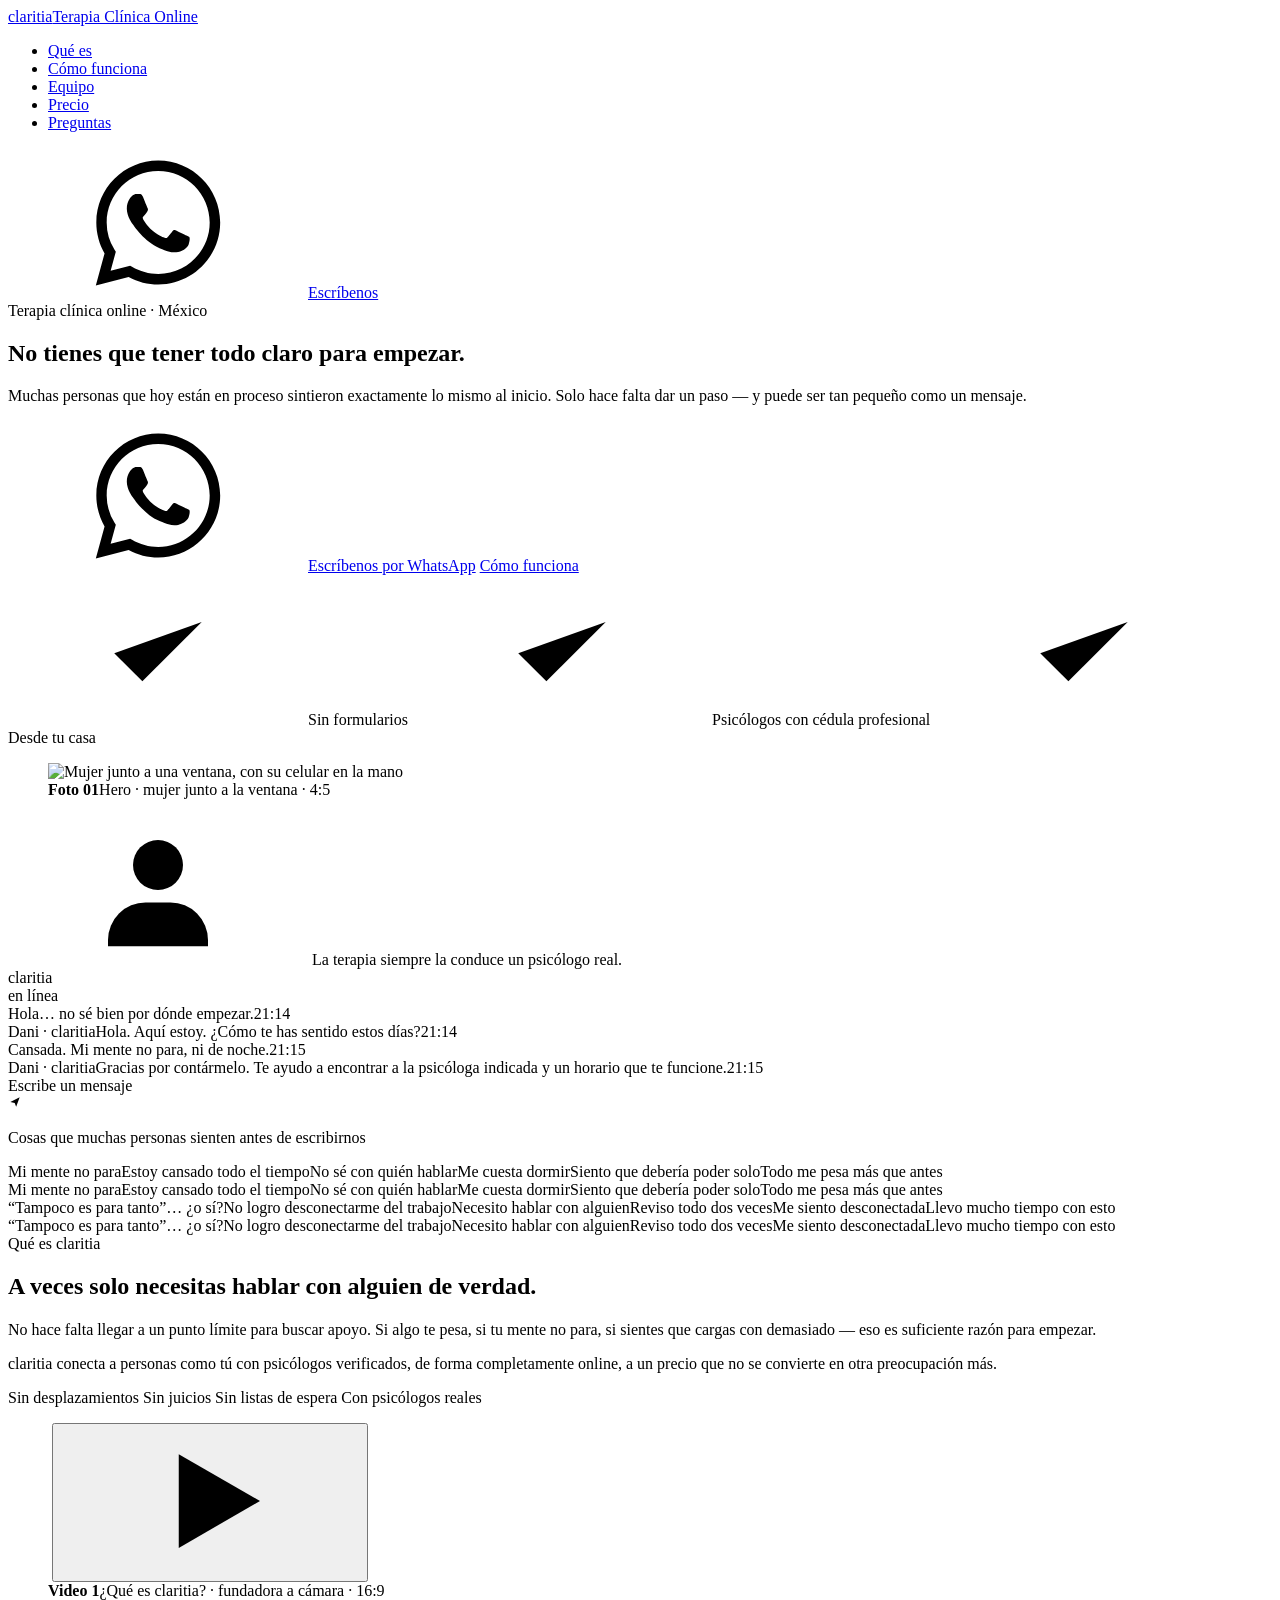
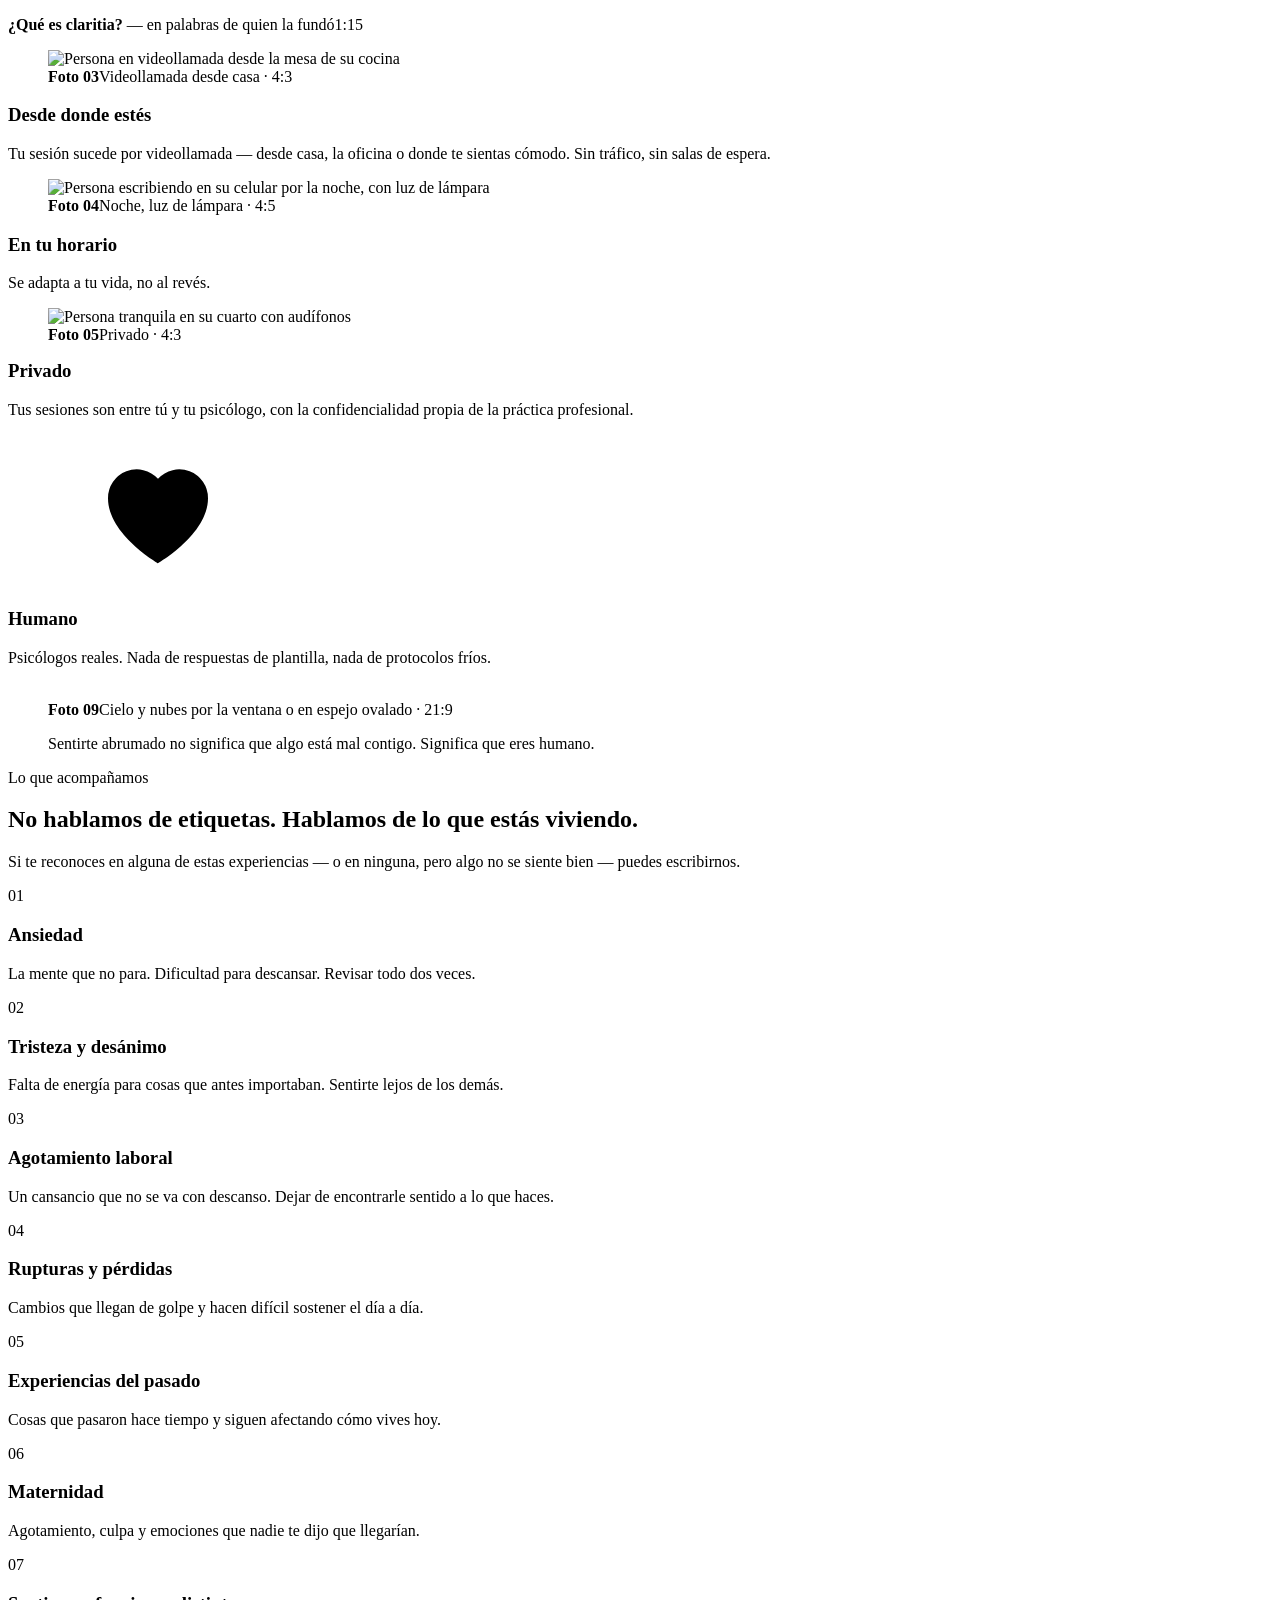
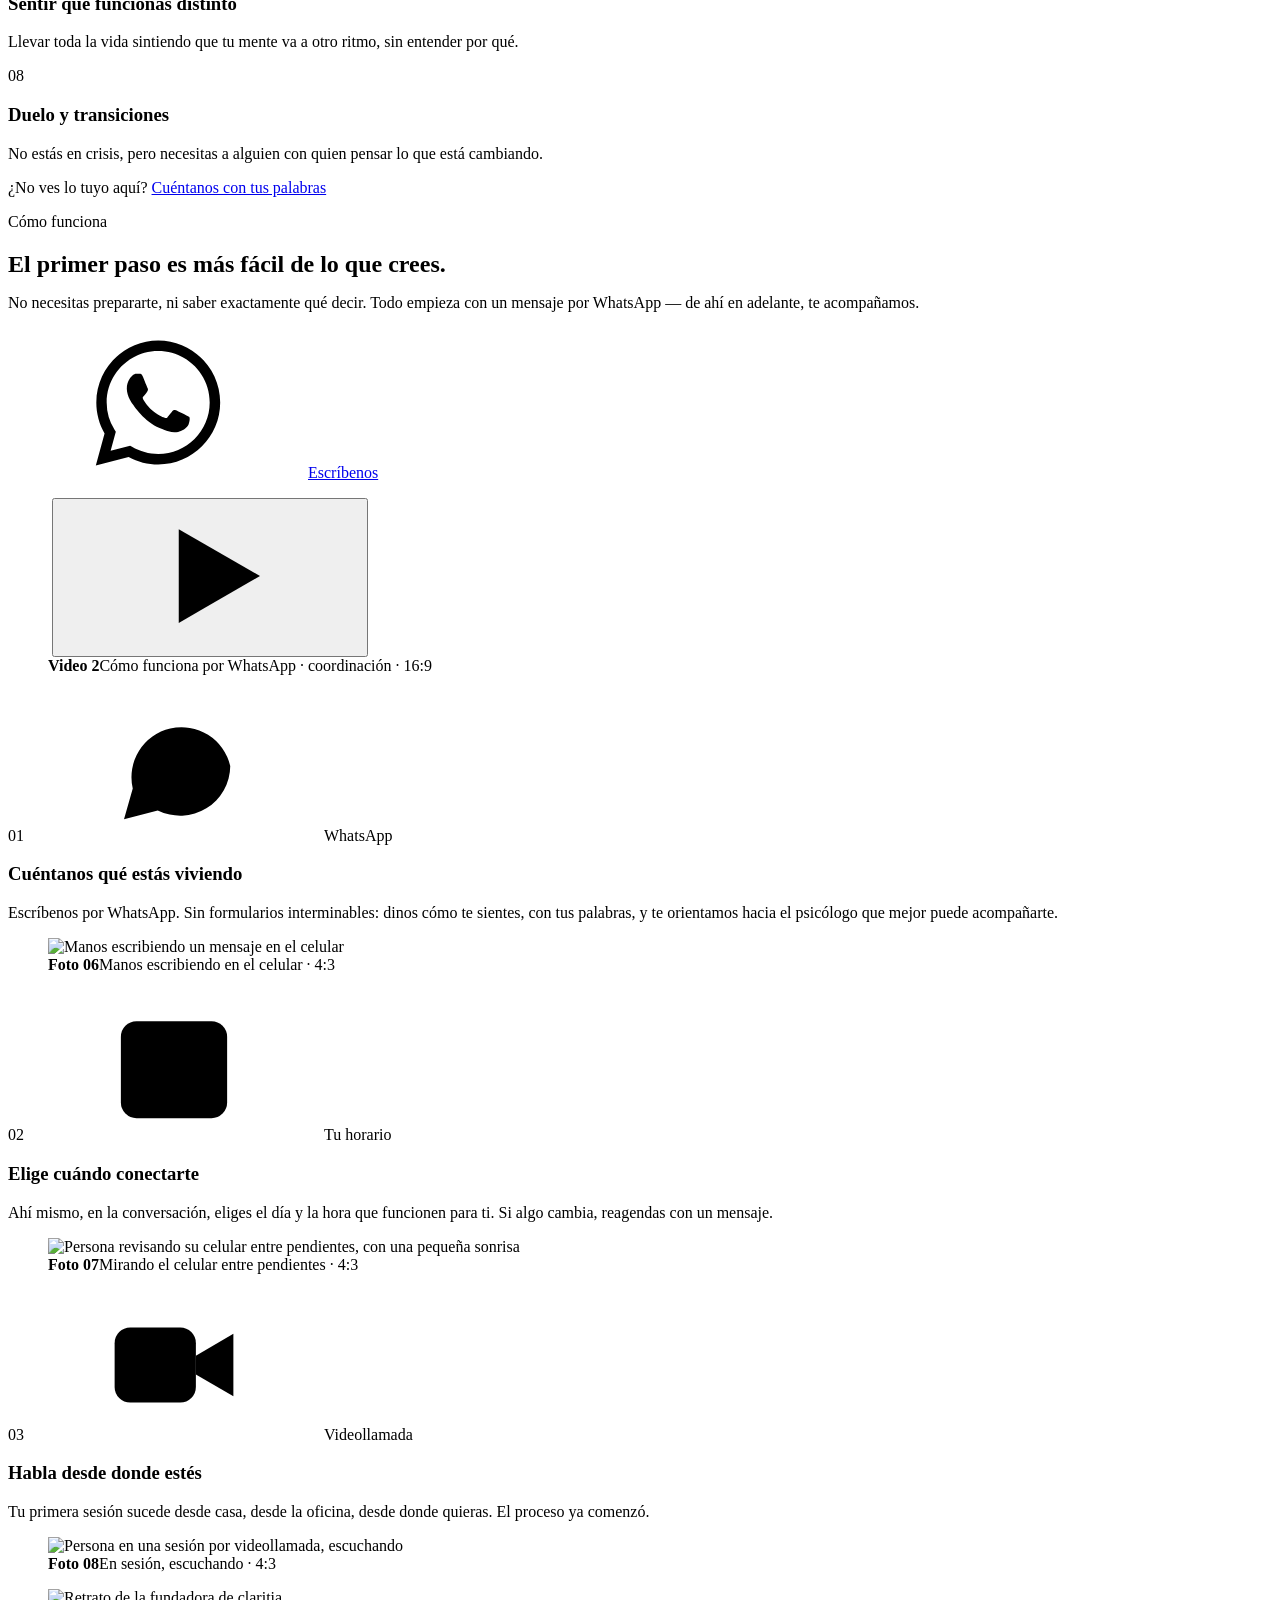
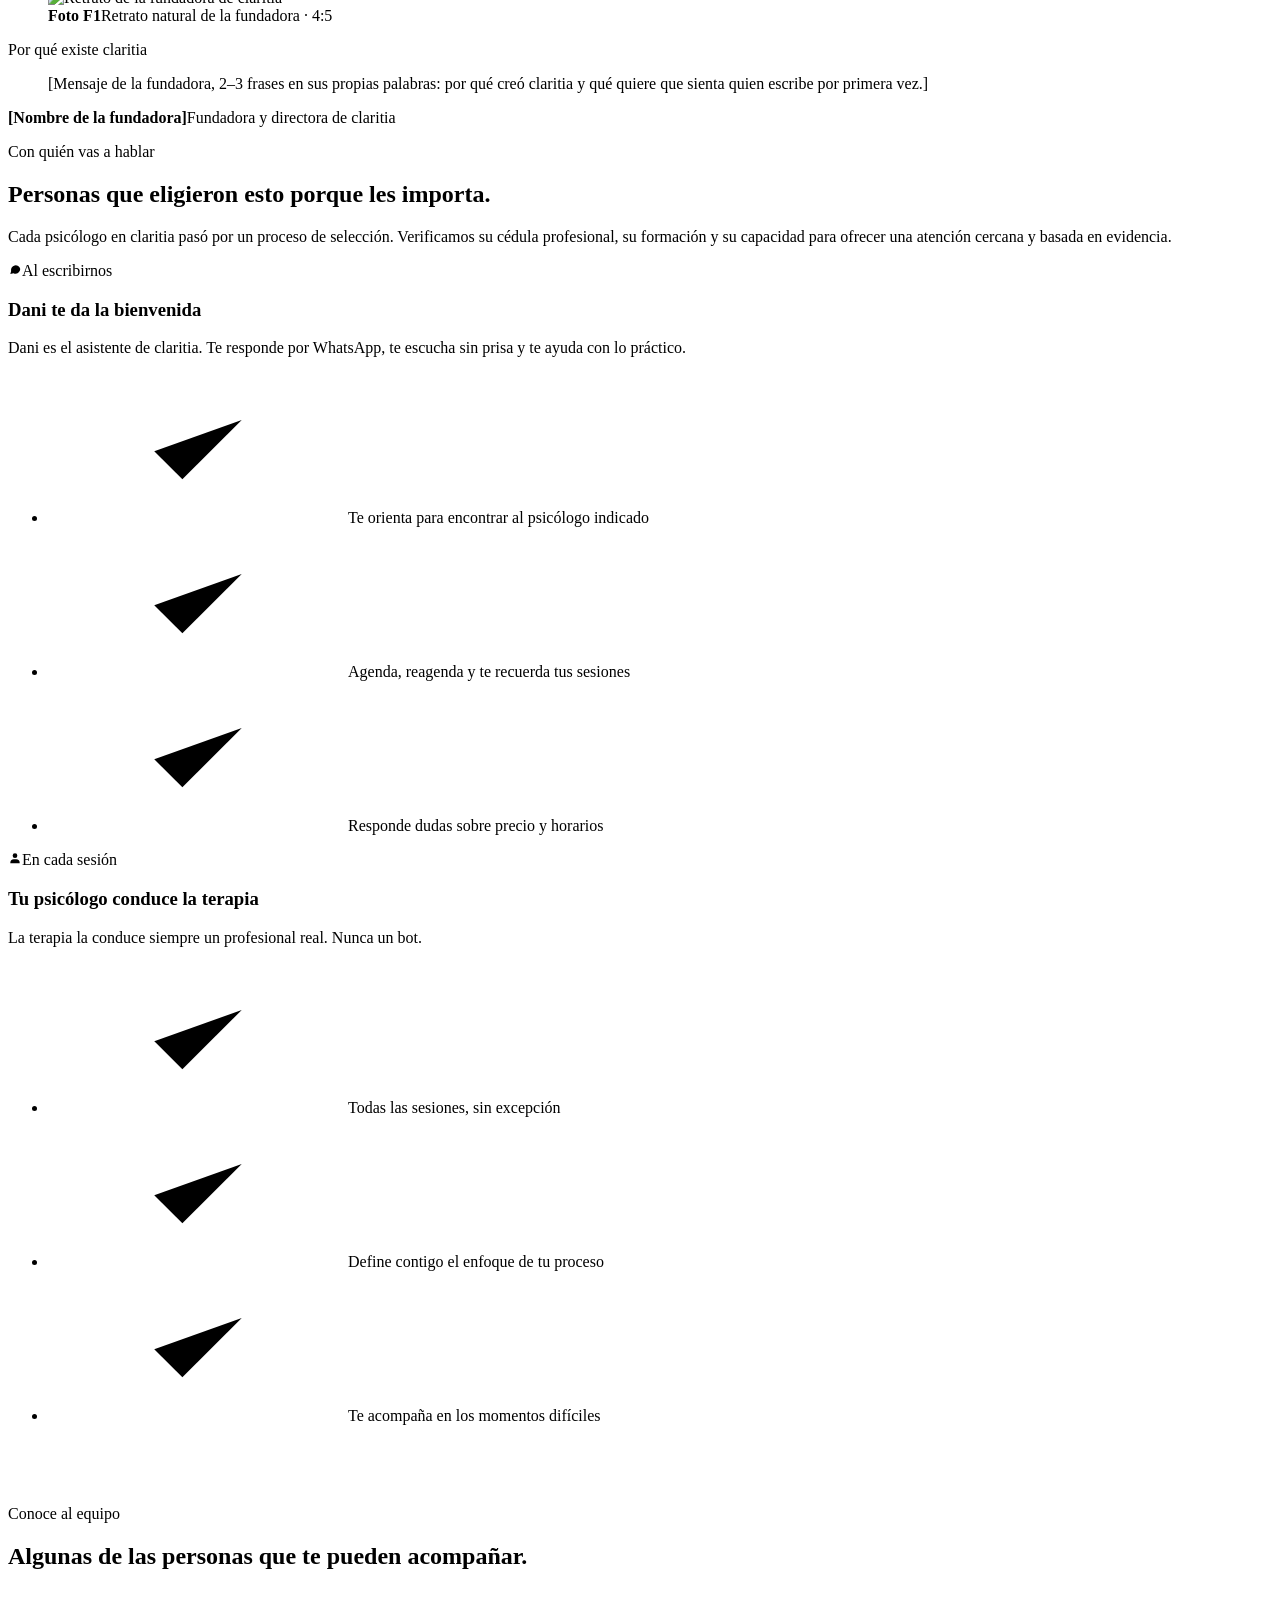
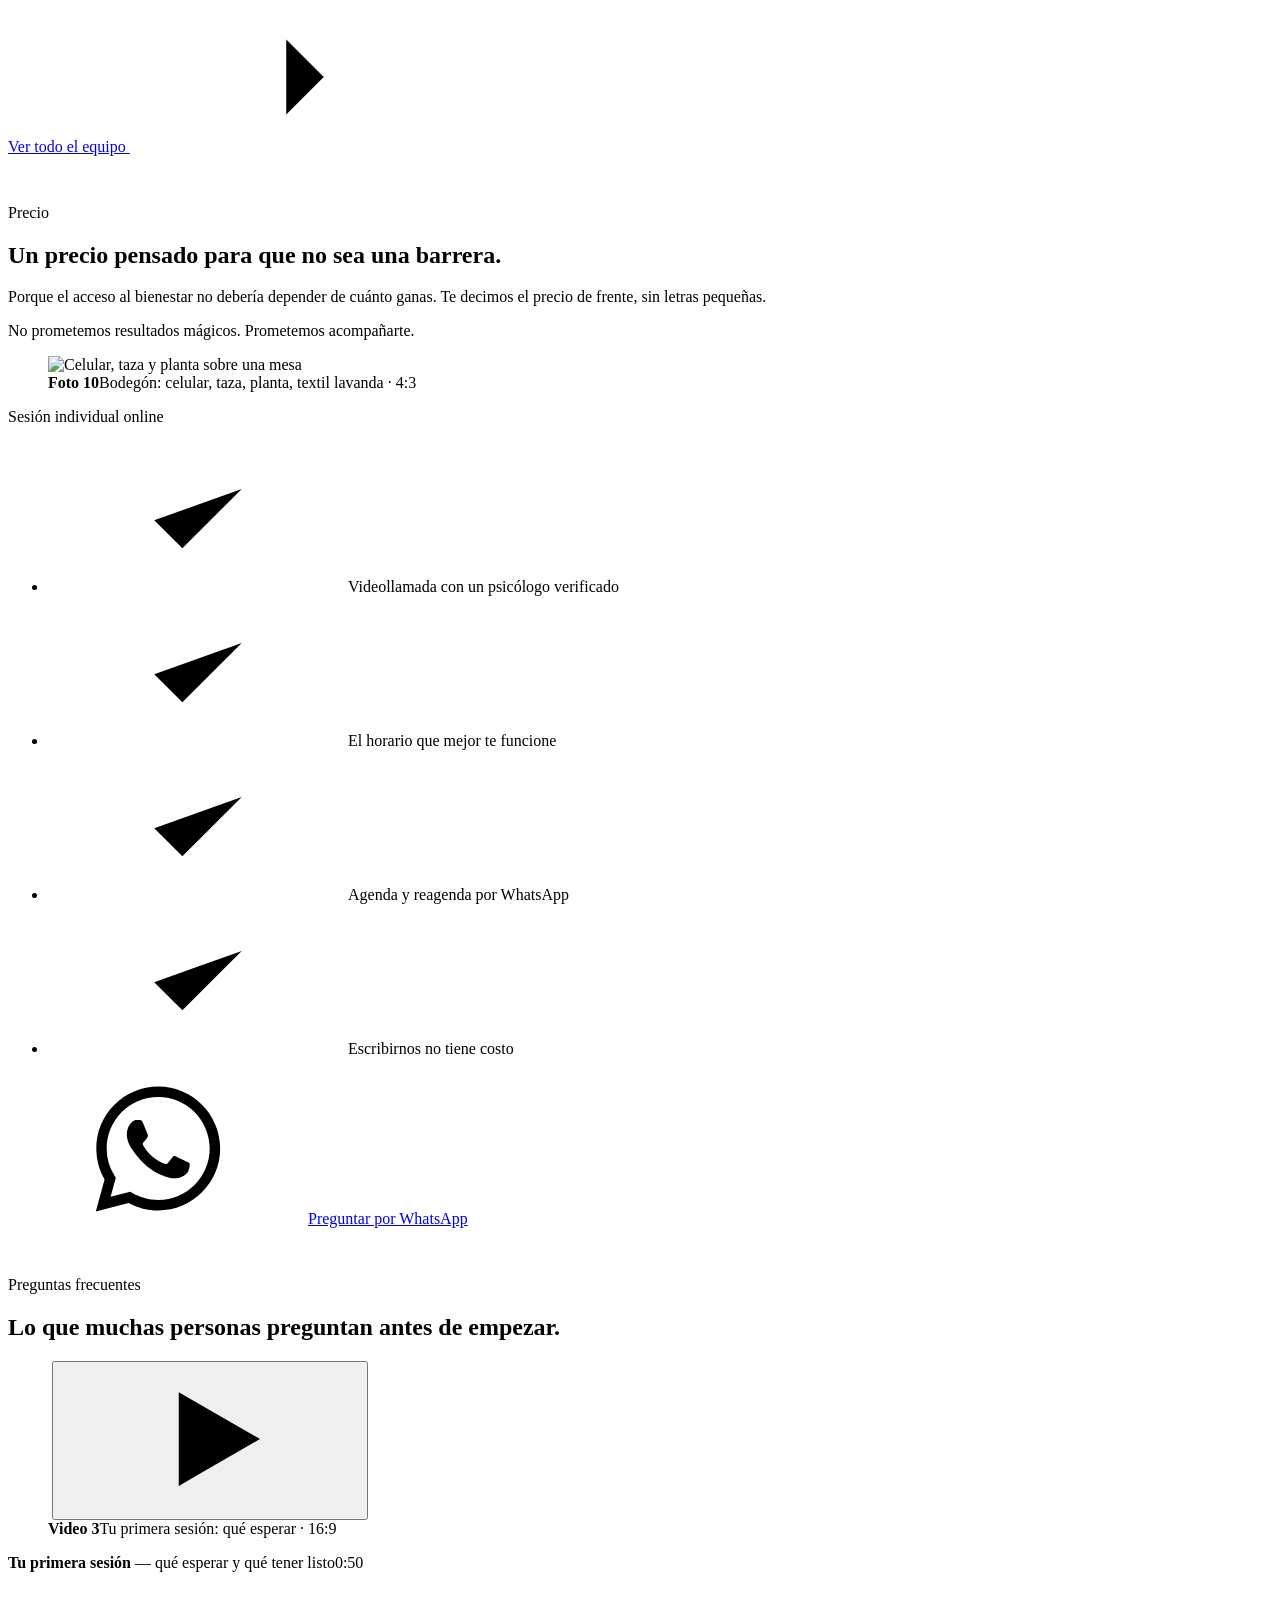
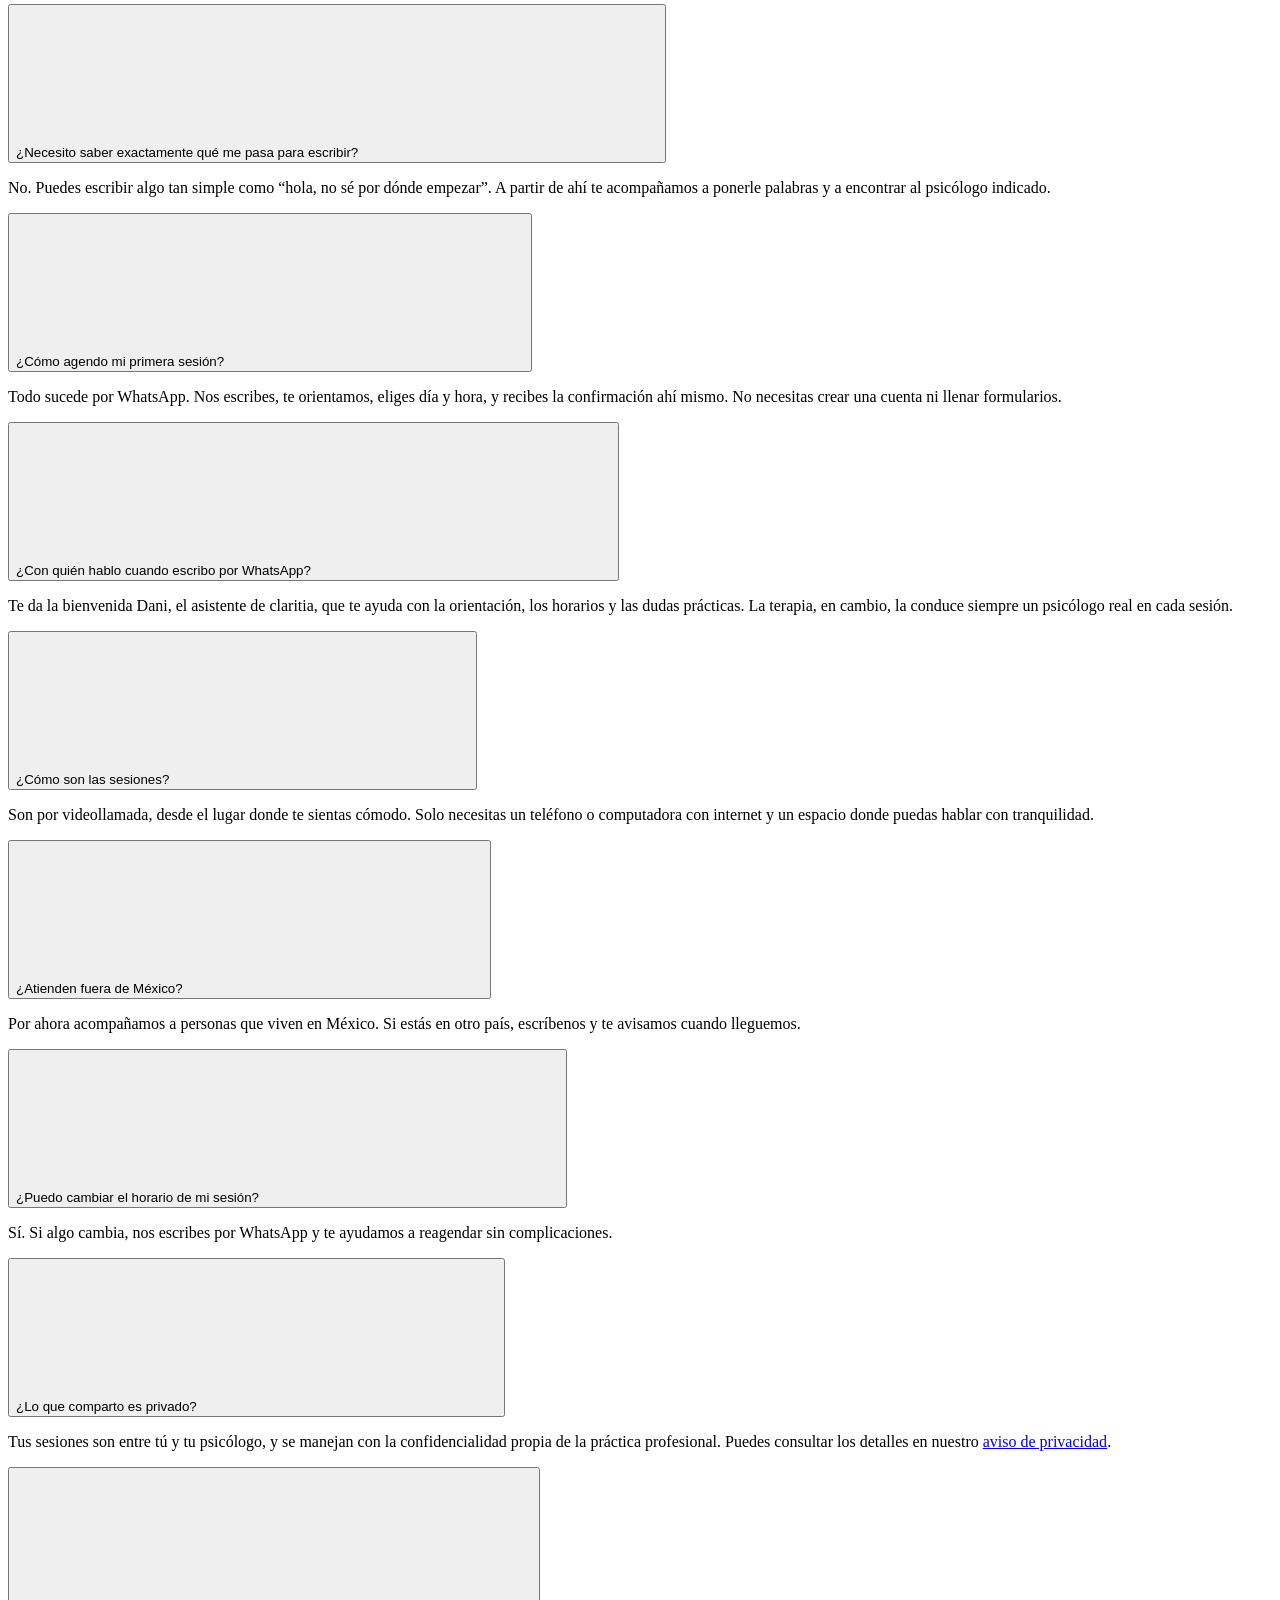
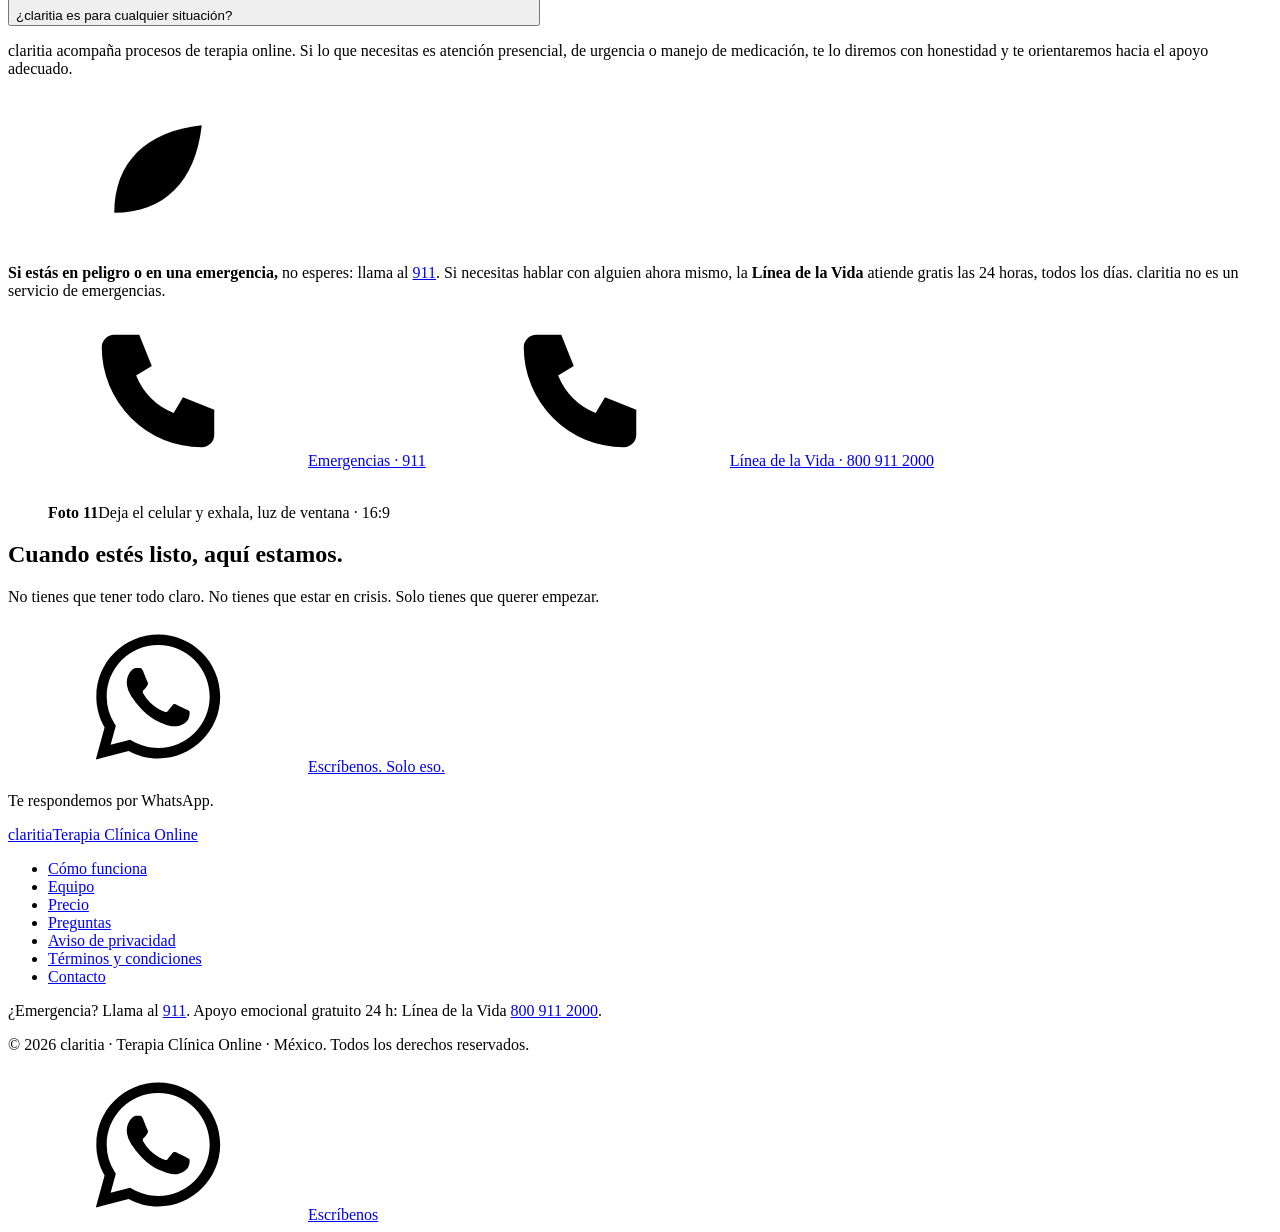
==== index.html @ febd4cc5 "Add files via upload" ====
<!DOCTYPE html>
<html lang="es-MX">
<head>
  <meta charset="UTF-8" />
  <meta name="viewport" content="width=device-width, initial-scale=1.0" />
  <script>document.documentElement.classList.add('js')</script>
  <title>claritia — Terapia Clínica Online en México</title>
  <meta name="description" content="Terapia online con psicólogos verificados en México, desde tu casa y a un precio accesible. Escríbenos por WhatsApp y te acompañamos a dar el primer paso." />

  <!-- Vista previa al compartir (WhatsApp, Facebook, X, LinkedIn).
       ⚠️ Cuando tengan dominio propio, cambiar SITIO por la URL final (ej. https://claritia.mx/). -->
  <meta property="og:type" content="website" />
  <meta property="og:locale" content="es_MX" />
  <meta property="og:site_name" content="claritia" />
  <meta property="og:title" content="claritia — Terapia Clínica Online" />
  <meta property="og:description" content="No tienes que tener todo claro para empezar. Psicólogos verificados, desde tu casa. Escríbenos por WhatsApp." />
  <meta property="og:url" content="https://zuba213213.github.io/Claritia/website/" />
  <meta property="og:image" content="https://zuba213213.github.io/Claritia/website/assets/og-claritia.jpg" />
  <meta property="og:image:width" content="1200" />
  <meta property="og:image:height" content="630" />
  <meta property="og:image:alt" content="claritia — Terapia Clínica Online. No tienes que tener todo claro para empezar." />
  <meta name="twitter:card" content="summary_large_image" />
  <link rel="canonical" href="https://zuba213213.github.io/Claritia/website/" />

  <meta name="theme-color" content="#F8F8FA" />
  <link rel="icon" href="assets/favicon.svg" type="image/svg+xml" />
  <link rel="apple-touch-icon" href="assets/apple-touch-icon.png" />
  <link rel="preload" href="fonts/dm-serif-display-latin-400-normal.woff2" as="font" type="font/woff2" crossorigin />
  <link rel="preload" href="fonts/poppins-latin-400-normal.woff2" as="font" type="font/woff2" crossorigin />
  <link rel="preload" href="fonts/poppins-latin-500-normal.woff2" as="font" type="font/woff2" crossorigin />
  <link rel="stylesheet" href="assets/claritia.css" />
</head>
<body>

<!-- Iconos (sprite) -->
<svg width="0" height="0" style="position:absolute" aria-hidden="true">
  <symbol id="wa" viewBox="0 0 24 24"><path d="M12.04 2C6.58 2 2.13 6.45 2.13 11.91c0 1.75.46 3.45 1.32 4.95L2.05 22l5.25-1.38c1.45.79 3.08 1.21 4.74 1.21 5.46 0 9.91-4.45 9.91-9.91C21.95 6.45 17.5 2 12.04 2zm0 18.15c-1.48 0-2.93-.4-4.2-1.15l-.3-.18-3.12.82.83-3.04-.2-.31a8.26 8.26 0 0 1-1.26-4.38c0-4.54 3.7-8.24 8.24-8.24 4.54 0 8.24 3.7 8.24 8.24 0 4.55-3.7 8.24-8.23 8.24zm4.52-6.16c-.25-.12-1.47-.72-1.69-.81-.23-.08-.39-.12-.56.12-.17.25-.64.81-.78.97-.14.17-.29.19-.54.06-.25-.12-1.05-.39-1.99-1.23-.74-.66-1.23-1.47-1.38-1.72-.14-.25-.02-.38.11-.5.11-.11.25-.29.37-.43.12-.14.17-.25.25-.41.08-.17.04-.31-.02-.43-.06-.12-.56-1.34-.76-1.84-.2-.48-.41-.42-.56-.43h-.48c-.17 0-.43.06-.66.31-.23.25-.86.85-.86 2.07 0 1.22.89 2.4 1.01 2.56.12.17 1.75 2.67 4.23 3.74.59.26 1.05.41 1.41.52.59.19 1.13.16 1.56.1.48-.07 1.47-.6 1.67-1.18.21-.58.21-1.07.14-1.18-.06-.11-.22-.17-.47-.29z"/></symbol>
  <symbol id="check" viewBox="0 0 24 24"><path d="M5 12.5l4.5 4.5L19 7.5"/></symbol>
  <symbol id="home" viewBox="0 0 24 24"><path d="M3 10.5L12 3l9 7.5V20a1 1 0 0 1-1 1h-5v-6h-6v6H4a1 1 0 0 1-1-1z"/></symbol>
  <symbol id="keyhole" viewBox="0 0 24 24"><circle cx="12" cy="9.5" r="3.5"/><path d="M10.5 12.5L9.5 19h5l-1-6.5"/></symbol>
  <symbol id="cal" viewBox="0 0 24 24"><rect x="3.5" y="5" width="17" height="15.5" rx="2.5"/><path d="M3.5 10h17M8 3v4M16 3v4"/></symbol>
  <symbol id="video" viewBox="0 0 24 24"><rect x="2.5" y="6" width="13" height="12" rx="2.5"/><path d="M15.5 10.5l6-3.5v10l-6-3.5"/></symbol>
  <symbol id="heart" viewBox="0 0 24 24"><path d="M12 20.5s-8-4.6-8-10.4A4.6 4.6 0 0 1 12 7a4.6 4.6 0 0 1 8 3.1c0 5.8-8 10.4-8 10.4z"/></symbol>
  <symbol id="user" viewBox="0 0 24 24"><circle cx="12" cy="8" r="4"/><path d="M4 21v-1a6 6 0 0 1 6-6h4a6 6 0 0 1 6 6v1"/></symbol>
  <symbol id="chat" viewBox="0 0 24 24"><path d="M21 12a8 8 0 0 1-11.6 7.1L4 20.5l1.4-4.9A8 8 0 1 1 21 12z"/></symbol>
  <symbol id="plus" viewBox="0 0 24 24"><path d="M12 5v14M5 12h14"/></symbol>
  <symbol id="arrow" viewBox="0 0 24 24"><path d="M5 12h14M13 6l6 6-6 6"/></symbol>
  <symbol id="leaf" viewBox="0 0 24 24"><path d="M5 19c0-8 5-13 14-14-1 9-6 14-14 14z"/><path d="M5 19l7-7"/></symbol>
  <symbol id="send" viewBox="0 0 24 24"><path d="M4 12l16-8-6 16-2.5-6.5z"/></symbol>
  <symbol id="play" viewBox="0 0 24 24"><path d="M7 4.5v15l13-7.5z"/></symbol>
  <symbol id="phone" viewBox="0 0 24 24"><path d="M5 3h4l2 5-2.5 1.5a11 11 0 0 0 6 6L16 13l5 2v4a2 2 0 0 1-2 2A16 16 0 0 1 3 5a2 2 0 0 1 2-2z"/></symbol>
  <symbol id="close" viewBox="0 0 24 24"><path d="M6 6l12 12M18 6L6 18"/></symbol>
</svg>

<!-- ═══════════════════ NAV ═══════════════════ -->
<header class="nav" id="nav">
  <div class="wrap">
    <a href="#inicio" class="logo" aria-label="claritia, Terapia Clínica Online — inicio">
      <span class="logo-cluster" aria-hidden="true"><span class="c1"></span><span class="c2"></span><span class="c3"></span></span>
      <span><span class="logo-word">claritia</span><span class="logo-tag">Terapia Clínica Online</span></span>
    </a>
    <ul class="nav-links">
      <li><a href="#que-es">Qué es</a></li>
      <li><a href="#como-funciona">Cómo funciona</a></li>
      <li><a href="equipo/">Equipo</a></li>
      <li><a href="#precio">Precio</a></li>
      <li><a href="#preguntas">Preguntas</a></li>
    </ul>
    <a class="btn btn-primary btn-sm" data-wa="general" href="#" aria-label="Escríbenos por WhatsApp">
      <svg class="i i-wa"><use href="#wa"/></svg><span>Escríbenos</span>
    </a>
  </div>
</header>

<main>

<!-- ═══════════════════ HERO ═══════════════════ -->
<section class="hero" id="inicio">
  <div class="hero-panel">
    <div class="orbs" aria-hidden="true"><span class="orb o1"></span><span class="orb o2"></span><span class="orb o3"></span><span class="orb o4"></span></div>
    <div class="hero-grid">
      <div>
        <span class="eyebrow"><span class="pulse" aria-hidden="true"></span>Terapia clínica online · México</span>
        <h1 data-words>No tienes que tener todo claro para empezar.</h1>
        <p class="hero-sub">Muchas personas que hoy están en proceso sintieron exactamente lo mismo al inicio. Solo hace falta dar un paso — y puede ser tan pequeño como un mensaje.</p>
        <div class="btn-row">
          <a class="btn btn-primary" data-wa="general" data-magnetic href="#"><svg class="i i-wa"><use href="#wa"/></svg>Escríbenos por WhatsApp</a>
          <a class="btn btn-ghost" href="#como-funciona">Cómo funciona</a>
        </div>
        <div class="hero-assure">
          <span><svg class="i"><use href="#check"/></svg>Sin formularios</span>
          <span><svg class="i"><use href="#check"/></svg>Psicólogos con cédula profesional</span>
          <span><svg class="i"><use href="#check"/></svg>Desde tu casa</span>
        </div>
      </div>

      <div class="hero-visual">
        <!-- FOTO 01 — Hero. Subir como img/01-hero.webp (vertical 4:5, ~1600 px de alto) -->
        <figure class="media" data-scene="window-person">
          <img src="img/01-hero.webp" alt="Mujer junto a una ventana, con su celular en la mano" fetchpriority="high" />
          <figcaption class="ph-tag"><b>Foto 01</b>Hero · mujer junto a la ventana · 4:5</figcaption>
        </figure>

        <div class="hero-chip" aria-hidden="true">
          <span class="dot-ic"><svg class="i"><use href="#user"/></svg></span>
          La terapia siempre la conduce un psicólogo real.
        </div>

        <!-- Vista previa de la conversación por WhatsApp -->
        <div class="phone" aria-label="Ejemplo de cómo empieza una conversación con claritia por WhatsApp" role="img">
          <div class="phone-screen" aria-hidden="true">
            <div class="chat-top">
              <span class="chat-avatar"><span class="logo-cluster"><span class="c1"></span><span class="c2"></span><span class="c3"></span></span></span>
              <span><span class="chat-name">claritia</span><span class="chat-status" style="display:block">en línea</span></span>
            </div>
            <div class="chat-body" id="chat">
              <div class="msg out">Hola… no sé bien por dónde empezar.<time>21:14</time></div>
              <div class="msg in"><span class="who">Dani · claritia</span>Hola. Aquí estoy. ¿Cómo te has sentido estos días?<time>21:14</time></div>
              <div class="msg out">Cansada. Mi mente no para, ni de noche.<time>21:15</time></div>
              <div class="msg in"><span class="who">Dani · claritia</span>Gracias por contármelo. Te ayudo a encontrar a la psicóloga indicada y un horario que te funcione.<time>21:15</time></div>
              <div class="typing" id="typing"><i></i><i></i><i></i></div>
            </div>
            <div class="chat-input"><div>Escribe un mensaje</div><span><svg class="i" style="width:14px;height:14px"><use href="#send"/></svg></span></div>
          </div>
        </div>
      </div>
    </div>
  </div>
</section>


<!-- ═══════════════════ LO QUE SE SIENTE (marquee) ═══════════════════ -->
<section class="feel" aria-labelledby="feel-title">
  <div class="wrap feel-head">
    <p id="feel-title">Cosas que muchas personas sienten antes de escribirnos</p>
  </div>
  <div class="marquee" aria-hidden="true">
    <div class="marquee-track">
      <span class="chip">Mi mente no para</span><span class="chip">Estoy cansado todo el tiempo</span><span class="chip">No sé con quién hablar</span><span class="chip">Me cuesta dormir</span><span class="chip">Siento que debería poder solo</span><span class="chip">Todo me pesa más que antes</span>
    </div>
    <div class="marquee-track">
      <span class="chip">Mi mente no para</span><span class="chip">Estoy cansado todo el tiempo</span><span class="chip">No sé con quién hablar</span><span class="chip">Me cuesta dormir</span><span class="chip">Siento que debería poder solo</span><span class="chip">Todo me pesa más que antes</span>
    </div>
  </div>
  <div class="marquee rev" aria-hidden="true">
    <div class="marquee-track">
      <span class="chip">“Tampoco es para tanto”… ¿o sí?</span><span class="chip">No logro desconectarme del trabajo</span><span class="chip">Necesito hablar con alguien</span><span class="chip">Reviso todo dos veces</span><span class="chip">Me siento desconectada</span><span class="chip">Llevo mucho tiempo con esto</span>
    </div>
    <div class="marquee-track">
      <span class="chip">“Tampoco es para tanto”… ¿o sí?</span><span class="chip">No logro desconectarme del trabajo</span><span class="chip">Necesito hablar con alguien</span><span class="chip">Reviso todo dos veces</span><span class="chip">Me siento desconectada</span><span class="chip">Llevo mucho tiempo con esto</span>
    </div>
  </div>
</section>


<!-- ═══════════════════ QUÉ ES CLARITIA ═══════════════════ -->
<section class="section" id="que-es">
  <div class="wrap what">
    <div class="what-copy rv">
      <span class="label">Qué es claritia</span>
      <h2 style="margin-bottom:1.3rem">A veces solo necesitas hablar con alguien de verdad.</h2>
      <p>No hace falta llegar a un punto límite para buscar apoyo. Si algo te pesa, si tu mente no para, si sientes que cargas con demasiado — eso es suficiente razón para empezar.</p>
      <p>claritia conecta a personas como tú con psicólogos verificados, de forma completamente online, a un precio que no se convierte en otra preocupación más.</p>
      <div class="pills">
        <span class="pill">Sin desplazamientos</span>
        <span class="pill">Sin juicios</span>
        <span class="pill">Sin listas de espera</span>
        <span class="pill">Con psicólogos reales</span>
      </div>

      <!-- VIDEO 1 — "¿Qué es claritia?" (fundadora a cámara). Póster: img/v1-que-es.webp · Video: CONFIG.videos.queEs -->
      <div class="what-video">
        <figure class="media video" data-scene="person-talk" data-video="queEs">
          <img src="img/v1-que-es.webp" alt="" loading="lazy" />
          <button class="play" type="button" aria-label="Reproducir video: ¿Qué es claritia?"><svg class="i"><use href="#play"/></svg></button>
          <figcaption class="ph-tag"><b>Video 1</b>¿Qué es claritia? · fundadora a cámara · 16:9</figcaption>
        </figure>
        <div class="video-meta"><span><b>¿Qué es claritia?</b> — en palabras de quien la fundó</span><span>1:15</span></div>
      </div>
    </div>

    <div class="bento">
      <article class="tile wide photo rv d1">
        <!-- FOTO 03 — img/03-desde-casa.webp (4:3) -->
        <figure class="media warm" data-scene="laptop">
          <img src="img/03-desde-casa.webp" alt="Persona en videollamada desde la mesa de su cocina" loading="lazy" />
          <figcaption class="ph-tag"><b>Foto 03</b>Videollamada desde casa · 4:3</figcaption>
        </figure>
        <div class="tile-copy">
          <h3>Desde donde estés</h3>
          <p>Tu sesión sucede por videollamada — desde casa, la oficina o donde te sientas cómodo. Sin tráfico, sin salas de espera.</p>
        </div>
      </article>
      <article class="tile narrow photo rv d2">
        <!-- FOTO 04 — img/04-horario.webp (4:5) -->
        <figure class="media dark" data-scene="lamp">
          <img src="img/04-horario.webp" alt="Persona escribiendo en su celular por la noche, con luz de lámpara" loading="lazy" />
          <figcaption class="ph-tag"><b>Foto 04</b>Noche, luz de lámpara · 4:5</figcaption>
        </figure>
        <div class="tile-copy">
          <h3>En tu horario</h3>
          <p>Se adapta a tu vida, no al revés.</p>
        </div>
      </article>
      <article class="tile half rv d3">
        <!-- FOTO 05 — img/05-privado.webp (4:3) -->
        <figure class="media inset" data-scene="door">
          <img src="img/05-privado.webp" alt="Persona tranquila en su cuarto con audífonos" loading="lazy" />
          <figcaption class="ph-tag"><b>Foto 05</b>Privado · 4:3</figcaption>
        </figure>
        <h3 style="margin-top:0">Privado</h3>
        <p>Tus sesiones son entre tú y tu psicólogo, con la confidencialidad propia de la práctica profesional.</p>
      </article>
      <article class="tile half rv d4">
        <div class="ic-cluster"><b class="b1"><svg class="i"><use href="#heart"/></svg></b><b class="b2"></b></div>
        <h3>Humano</h3>
        <p>Psicólogos reales. Nada de respuestas de plantilla, nada de protocolos fríos.</p>
      </article>
    </div>
  </div>
</section>


<!-- ═══════════════════ FRASE (foto de cielo + text reveal) ═══════════════════ -->
<section class="reveal-quote has-photo" aria-label="Frase">
  <div class="quote-panel">
    <!-- FOTO 09 — img/09-cielo.webp (21:9 en escritorio; se recorta solo en celular) -->
    <figure class="media sky" data-scene="sky">
      <img src="img/09-cielo.webp" alt="" loading="lazy" />
      <figcaption class="ph-tag"><b>Foto 09</b>Cielo y nubes por la ventana o en espejo ovalado · 21:9</figcaption>
    </figure>
    <div class="wrap">
      <div class="ic-row" aria-hidden="true">
        <span class="logo-cluster" style="transform:scale(1.4)"><span class="c1"></span><span class="c2"></span><span class="c3"></span></span>
      </div>
      <blockquote id="reveal">Sentirte abrumado no significa que algo está mal contigo. Significa que eres humano.</blockquote>
    </div>
  </div>
</section>


<!-- ═══════════════════ CONTEXTOS ═══════════════════ -->
<section class="section" id="acompanamos">
  <div class="wrap">
    <div class="section-head rv">
      <span class="label">Lo que acompañamos</span>
      <h2>No hablamos de etiquetas. Hablamos de lo que estás viviendo.</h2>
      <p>Si te reconoces en alguna de estas experiencias — o en ninguna, pero algo no se siente bien — puedes escribirnos.</p>
    </div>
    <div class="contexts">
      <article class="ctx rv"><span class="num">01</span><h3>Ansiedad</h3><p>La mente que no para. Dificultad para descansar. Revisar todo dos veces.</p></article>
      <article class="ctx rv d1"><span class="num">02</span><h3>Tristeza y desánimo</h3><p>Falta de energía para cosas que antes importaban. Sentirte lejos de los demás.</p></article>
      <article class="ctx rv d2"><span class="num">03</span><h3>Agotamiento laboral</h3><p>Un cansancio que no se va con descanso. Dejar de encontrarle sentido a lo que haces.</p></article>
      <article class="ctx rv d3"><span class="num">04</span><h3>Rupturas y pérdidas</h3><p>Cambios que llegan de golpe y hacen difícil sostener el día a día.</p></article>
      <article class="ctx rv"><span class="num">05</span><h3>Experiencias del pasado</h3><p>Cosas que pasaron hace tiempo y siguen afectando cómo vives hoy.</p></article>
      <article class="ctx rv d1"><span class="num">06</span><h3>Maternidad</h3><p>Agotamiento, culpa y emociones que nadie te dijo que llegarían.</p></article>
      <article class="ctx rv d2"><span class="num">07</span><h3>Sentir que funcionas distinto</h3><p>Llevar toda la vida sintiendo que tu mente va a otro ritmo, sin entender por qué.</p></article>
      <article class="ctx rv d3"><span class="num">08</span><h3>Duelo y transiciones</h3><p>No estás en crisis, pero necesitas a alguien con quien pensar lo que está cambiando.</p></article>
    </div>
    <p class="contexts-foot rv">¿No ves lo tuyo aquí? <a data-wa="unsure" href="#">Cuéntanos con tus palabras</a></p>
  </div>
</section>


<!-- ═══════════════════ CÓMO FUNCIONA ═══════════════════ -->
<div class="steps-wrap">
<section class="section" id="como-funciona">
  <div class="wrap steps-layout">
    <div class="steps-intro rv">
      <span class="label">Cómo funciona</span>
      <h2 style="margin-bottom:1rem">El primer paso es más fácil de lo que crees.</h2>
      <p>No necesitas prepararte, ni saber exactamente qué decir. Todo empieza con un mensaje por WhatsApp — de ahí en adelante, te acompañamos.</p>
      <a class="btn btn-primary" data-wa="general" data-magnetic href="#"><svg class="i i-wa"><use href="#wa"/></svg>Escríbenos</a>

      <!-- VIDEO 2 — "Cómo funciona por WhatsApp". Póster: img/v2-como-funciona.webp · Video: CONFIG.videos.comoFunciona -->
      <figure class="media video" data-scene="person-talk" data-video="comoFunciona">
        <img src="img/v2-como-funciona.webp" alt="" loading="lazy" />
        <button class="play" type="button" aria-label="Reproducir video: Cómo funciona por WhatsApp"><svg class="i"><use href="#play"/></svg></button>
        <figcaption class="ph-tag"><b>Video 2</b>Cómo funciona por WhatsApp · coordinación · 16:9</figcaption>
      </figure>
    </div>

    <div class="stack">
      <article class="step" style="--i:0">
        <div class="step-body">
          <div class="step-top"><span class="step-num">01</span><span class="step-badge"><svg class="i"><use href="#chat"/></svg>WhatsApp</span></div>
          <div>
            <h3>Cuéntanos qué estás viviendo</h3>
            <p>Escríbenos por WhatsApp. Sin formularios interminables: dinos cómo te sientes, con tus palabras, y te orientamos hacia el psicólogo que mejor puede acompañarte.</p>
          </div>
        </div>
        <!-- FOTO 06 — img/06-escribir.webp (4:3) -->
        <figure class="media" data-scene="hands-phone">
          <img src="img/06-escribir.webp" alt="Manos escribiendo un mensaje en el celular" loading="lazy" />
          <figcaption class="ph-tag"><b>Foto 06</b>Manos escribiendo en el celular · 4:3</figcaption>
        </figure>
      </article>
      <article class="step" style="--i:1">
        <div class="step-body">
          <div class="step-top"><span class="step-num">02</span><span class="step-badge"><svg class="i"><use href="#cal"/></svg>Tu horario</span></div>
          <div>
            <h3>Elige cuándo conectarte</h3>
            <p>Ahí mismo, en la conversación, eliges el día y la hora que funcionen para ti. Si algo cambia, reagendas con un mensaje.</p>
          </div>
        </div>
        <!-- FOTO 07 — img/07-agendar.webp (4:3) -->
        <figure class="media warm" data-scene="glance-phone">
          <img src="img/07-agendar.webp" alt="Persona revisando su celular entre pendientes, con una pequeña sonrisa" loading="lazy" />
          <figcaption class="ph-tag"><b>Foto 07</b>Mirando el celular entre pendientes · 4:3</figcaption>
        </figure>
      </article>
      <article class="step" style="--i:2">
        <div class="step-body">
          <div class="step-top"><span class="step-num">03</span><span class="step-badge"><svg class="i"><use href="#video"/></svg>Videollamada</span></div>
          <div>
            <h3>Habla desde donde estés</h3>
            <p>Tu primera sesión sucede desde casa, desde la oficina, desde donde quieras. El proceso ya comenzó.</p>
          </div>
        </div>
        <!-- FOTO 08 — img/08-sesion.webp (4:3). El psicólogo NO aparece en cuadro. -->
        <figure class="media" data-scene="laptop">
          <img src="img/08-sesion.webp" alt="Persona en una sesión por videollamada, escuchando" loading="lazy" />
          <figcaption class="ph-tag"><b>Foto 08</b>En sesión, escuchando · 4:3</figcaption>
        </figure>
      </article>
    </div>
  </div>
</section>
</div>


<!-- ═══════════════════ POR QUÉ EXISTE CLARITIA (fundadora) ═══════════════════ -->
<section class="section" id="por-que">
  <div class="wrap founder">
    <!-- FOTO F1 — Retrato natural de la fundadora. img/f1-fundadora.webp (4:5) -->
    <figure class="media warm rv" data-scene="portrait">
      <img src="img/f1-fundadora.webp" alt="Retrato de la fundadora de claritia" loading="lazy" />
      <figcaption class="ph-tag"><b>Foto F1</b>Retrato natural de la fundadora · 4:5</figcaption>
    </figure>
    <div class="rv d1">
      <span class="label">Por qué existe claritia</span>
      <blockquote><span class="pending">[Mensaje de la fundadora, 2–3 frases en sus propias palabras: por qué creó claritia y qué quiere que sienta quien escribe por primera vez.]</span></blockquote>
      <p class="sig"><b class="pending">[Nombre de la fundadora]</b>Fundadora y directora de claritia</p>
    </div>
  </div>
</section>


<!-- ═══════════════════ CON QUIÉN VAS A HABLAR ═══════════════════ -->
<section class="section" id="psicologos" style="padding-top:0">
  <div class="wrap">
    <div class="section-head center rv">
      <span class="label">Con quién vas a hablar</span>
      <h2>Personas que eligieron esto porque les importa.</h2>
      <p>Cada psicólogo en claritia pasó por un proceso de selección. Verificamos su cédula profesional, su formación y su capacidad para ofrecer una atención cercana y basada en evidencia.</p>
    </div>

    <div class="roles">
      <article class="role ai rv d1">
        <span class="role-tag"><svg class="i" style="width:14px;height:14px"><use href="#chat"/></svg>Al escribirnos</span>
        <h3>Dani te da la bienvenida</h3>
        <p>Dani es el asistente de claritia. Te responde por WhatsApp, te escucha sin prisa y te ayuda con lo práctico.</p>
        <ul>
          <li><svg class="i"><use href="#check"/></svg>Te orienta para encontrar al psicólogo indicado</li>
          <li><svg class="i"><use href="#check"/></svg>Agenda, reagenda y te recuerda tus sesiones</li>
          <li><svg class="i"><use href="#check"/></svg>Responde dudas sobre precio y horarios</li>
        </ul>
      </article>
      <article class="role human rv d2">
        <span class="ghost-orb"></span>
        <span class="role-tag"><svg class="i" style="width:14px;height:14px"><use href="#user"/></svg>En cada sesión</span>
        <h3>Tu psicólogo conduce la terapia</h3>
        <p>La terapia la conduce siempre un profesional real. Nunca un bot.</p>
        <ul>
          <li><svg class="i"><use href="#check"/></svg>Todas las sesiones, sin excepción</li>
          <li><svg class="i"><use href="#check"/></svg>Define contigo el enfoque de tu proceso</li>
          <li><svg class="i"><use href="#check"/></svg>Te acompaña en los momentos difíciles</li>
        </ul>
      </article>
    </div>

    <!-- Vista previa del equipo: se llena desde CONFIG.team (assets/claritia.js) -->
    <div class="section-head rv" style="margin:clamp(3.5rem,7vw,5rem) 0 2rem">
      <span class="label">Conoce al equipo</span>
      <h2>Algunas de las personas que te pueden acompañar.</h2>
    </div>
    <div class="team-grid" data-team="3"></div>
    <div class="team-more rv"><a class="btn btn-ghost" href="equipo/">Ver todo el equipo <svg class="i"><use href="#arrow"/></svg></a></div>
  </div>
</section>


<!-- ═══════════════════ PRECIO ═══════════════════ -->
<section class="section" id="precio" style="padding-top:clamp(1rem,4vw,3rem)">
  <div class="wrap price-grid">
    <div class="price-copy rv">
      <span class="label">Precio</span>
      <h2 style="margin-bottom:1.2rem">Un precio pensado para que no sea una barrera.</h2>
      <p>Porque el acceso al bienestar no debería depender de cuánto ganas. Te decimos el precio de frente, sin letras pequeñas.</p>
      <p style="margin-top:1rem">No prometemos resultados mágicos. Prometemos acompañarte.</p>
      <!-- FOTO 10 — img/10-bodegon.webp (4:3) -->
      <figure class="media warm" data-scene="still">
        <img src="img/10-bodegon.webp" alt="Celular, taza y planta sobre una mesa" loading="lazy" />
        <figcaption class="ph-tag"><b>Foto 10</b>Bodegón: celular, taza, planta, textil lavanda · 4:3</figcaption>
      </figure>
    </div>

    <div class="price-card rv d2">
      <div class="price-inner">
        <span class="price-kicker">Sesión individual online</span>
        <div class="price-amount" id="price-amount"></div>
        <p class="price-note" id="price-note"></p>
        <ul class="price-list">
          <li><span class="tick"><svg class="i"><use href="#check"/></svg></span>Videollamada con un psicólogo verificado</li>
          <li><span class="tick"><svg class="i"><use href="#check"/></svg></span>El horario que mejor te funcione</li>
          <li><span class="tick"><svg class="i"><use href="#check"/></svg></span>Agenda y reagenda por WhatsApp</li>
          <li><span class="tick"><svg class="i"><use href="#check"/></svg></span>Escribirnos no tiene costo</li>
        </ul>
        <a class="btn btn-primary" data-wa="price" href="#"><svg class="i i-wa"><use href="#wa"/></svg>Preguntar por WhatsApp</a>
      </div>
    </div>
  </div>
</section>


<!-- ═══════════════════ PREGUNTAS ═══════════════════ -->
<section class="section" id="preguntas" style="padding-top:clamp(1rem,4vw,3rem)">
  <div class="wrap">
    <div class="section-head center rv">
      <span class="label">Preguntas frecuentes</span>
      <h2>Lo que muchas personas preguntan antes de empezar.</h2>
    </div>

    <!-- VIDEO 3 — "Tu primera sesión". Póster: img/v3-primera-sesion.webp · Video: CONFIG.videos.primeraSesion -->
    <div class="faq rv" style="margin-bottom:2rem;max-width:640px">
      <figure class="media video" data-scene="person-talk" data-video="primeraSesion">
        <img src="img/v3-primera-sesion.webp" alt="" loading="lazy" />
        <button class="play" type="button" aria-label="Reproducir video: Tu primera sesión"><svg class="i"><use href="#play"/></svg></button>
        <figcaption class="ph-tag"><b>Video 3</b>Tu primera sesión: qué esperar · 16:9</figcaption>
      </figure>
      <div class="video-meta"><span><b>Tu primera sesión</b> — qué esperar y qué tener listo</span><span>0:50</span></div>
    </div>

    <div class="faq">
      <div class="qa rv">
        <button aria-expanded="false">¿Necesito saber exactamente qué me pasa para escribir?<span class="plus"><svg class="i"><use href="#plus"/></svg></span></button>
        <div class="qa-body"><div><p>No. Puedes escribir algo tan simple como “hola, no sé por dónde empezar”. A partir de ahí te acompañamos a ponerle palabras y a encontrar al psicólogo indicado.</p></div></div>
      </div>
      <div class="qa rv">
        <button aria-expanded="false">¿Cómo agendo mi primera sesión?<span class="plus"><svg class="i"><use href="#plus"/></svg></span></button>
        <div class="qa-body"><div><p>Todo sucede por WhatsApp. Nos escribes, te orientamos, eliges día y hora, y recibes la confirmación ahí mismo. No necesitas crear una cuenta ni llenar formularios.</p></div></div>
      </div>
      <div class="qa rv">
        <button aria-expanded="false">¿Con quién hablo cuando escribo por WhatsApp?<span class="plus"><svg class="i"><use href="#plus"/></svg></span></button>
        <div class="qa-body"><div><p>Te da la bienvenida Dani, el asistente de claritia, que te ayuda con la orientación, los horarios y las dudas prácticas. La terapia, en cambio, la conduce siempre un psicólogo real en cada sesión.</p></div></div>
      </div>
      <div class="qa rv">
        <button aria-expanded="false">¿Cómo son las sesiones?<span class="plus"><svg class="i"><use href="#plus"/></svg></span></button>
        <div class="qa-body"><div><p>Son por videollamada, desde el lugar donde te sientas cómodo. Solo necesitas un teléfono o computadora con internet y un espacio donde puedas hablar con tranquilidad.</p></div></div>
      </div>
      <div class="qa rv">
        <button aria-expanded="false">¿Atienden fuera de México?<span class="plus"><svg class="i"><use href="#plus"/></svg></span></button>
        <div class="qa-body"><div><p>Por ahora acompañamos a personas que viven en México. Si estás en otro país, escríbenos y te avisamos cuando lleguemos.</p></div></div>
      </div>
      <div class="qa rv">
        <button aria-expanded="false">¿Puedo cambiar el horario de mi sesión?<span class="plus"><svg class="i"><use href="#plus"/></svg></span></button>
        <div class="qa-body"><div><p>Sí. Si algo cambia, nos escribes por WhatsApp y te ayudamos a reagendar sin complicaciones.</p></div></div>
      </div>
      <div class="qa rv">
        <button aria-expanded="false">¿Lo que comparto es privado?<span class="plus"><svg class="i"><use href="#plus"/></svg></span></button>
        <div class="qa-body"><div><p>Tus sesiones son entre tú y tu psicólogo, y se manejan con la confidencialidad propia de la práctica profesional. Puedes consultar los detalles en nuestro <a href="privacidad/">aviso de privacidad</a>.</p></div></div>
      </div>
      <div class="qa rv">
        <button aria-expanded="false">¿claritia es para cualquier situación?<span class="plus"><svg class="i"><use href="#plus"/></svg></span></button>
        <div class="qa-body"><div><p>claritia acompaña procesos de terapia online. Si lo que necesitas es atención presencial, de urgencia o manejo de medicación, te lo diremos con honestidad y te orientaremos hacia el apoyo adecuado.</p></div></div>
      </div>
    </div>

    <div class="care-note rv" role="note">
      <svg class="i"><use href="#leaf"/></svg>
      <div>
        <p><strong>Si estás en peligro o en una emergencia,</strong> no esperes: llama al <a href="tel:911">911</a>. Si necesitas hablar con alguien ahora mismo, la <strong>Línea de la Vida</strong> atiende gratis las 24 horas, todos los días. claritia no es un servicio de emergencias.</p>
        <div class="help-lines">
          <a href="tel:911"><svg class="i"><use href="#phone"/></svg>Emergencias · 911</a>
          <a href="tel:8009112000"><svg class="i"><use href="#phone"/></svg>Línea de la Vida · 800 911 2000</a>
        </div>
      </div>
    </div>
  </div>
</section>


<!-- ═══════════════════ CIERRE ═══════════════════ -->
<section class="closing" id="empieza">
  <div class="closing-panel">
    <!-- FOTO 11 — img/11-cierre.webp (16:9) -->
    <figure class="media dark" data-scene="exhale">
      <img src="img/11-cierre.webp" alt="" loading="lazy" />
      <figcaption class="ph-tag"><b>Foto 11</b>Deja el celular y exhala, luz de ventana · 16:9</figcaption>
    </figure>
    <div class="orbs" aria-hidden="true"><span class="orb o1"></span><span class="orb o3"></span><span class="orb o4"></span></div>
    <div style="position:relative;z-index:3">
      <h2 class="rv">Cuando estés listo, aquí estamos.</h2>
      <p class="rv d1">No tienes que tener todo claro. No tienes que estar en crisis. Solo tienes que querer empezar.</p>
      <div class="btn-row rv d2">
        <a class="btn btn-light" data-wa="general" data-magnetic href="#"><svg class="i i-wa"><use href="#wa"/></svg>Escríbenos. Solo eso.</a>
      </div>
      <p class="small rv d3">Te respondemos por WhatsApp.</p>
    </div>
  </div>
</section>

</main>


<!-- ═══════════════════ FOOTER ═══════════════════ -->
<footer>
  <div class="wrap foot">
    <a href="#inicio" class="logo" aria-label="claritia, Terapia Clínica Online — inicio">
      <span class="logo-cluster" aria-hidden="true"><span class="c1"></span><span class="c2"></span><span class="c3"></span></span>
      <span><span class="logo-word">claritia</span><span class="logo-tag">Terapia Clínica Online</span></span>
    </a>
    <ul class="foot-links">
      <li><a href="#como-funciona">Cómo funciona</a></li>
      <li><a href="equipo/">Equipo</a></li>
      <li><a href="#precio">Precio</a></li>
      <li><a href="#preguntas">Preguntas</a></li>
      <li><a href="privacidad/">Aviso de privacidad</a></li>
      <li><a href="terminos/">Términos y condiciones</a></li>
      <li><a data-wa="general" href="#">Contacto</a></li>
    </ul>
    <p class="foot-help">¿Emergencia? Llama al <a href="tel:911">911</a>. Apoyo emocional gratuito 24 h: Línea de la Vida <a href="tel:8009112000">800 911 2000</a>.</p>
    <p class="foot-copy">© <span id="year">2026</span> claritia · Terapia Clínica Online · México. Todos los derechos reservados.</p>
  </div>
</footer>

<a class="wa-float" id="wa-float" data-wa="general" href="#" aria-label="Escríbenos por WhatsApp">
  <svg class="i i-wa"><use href="#wa"/></svg>Escríbenos
</a>

<script src="assets/claritia.js" defer></script>
</body>
</html>
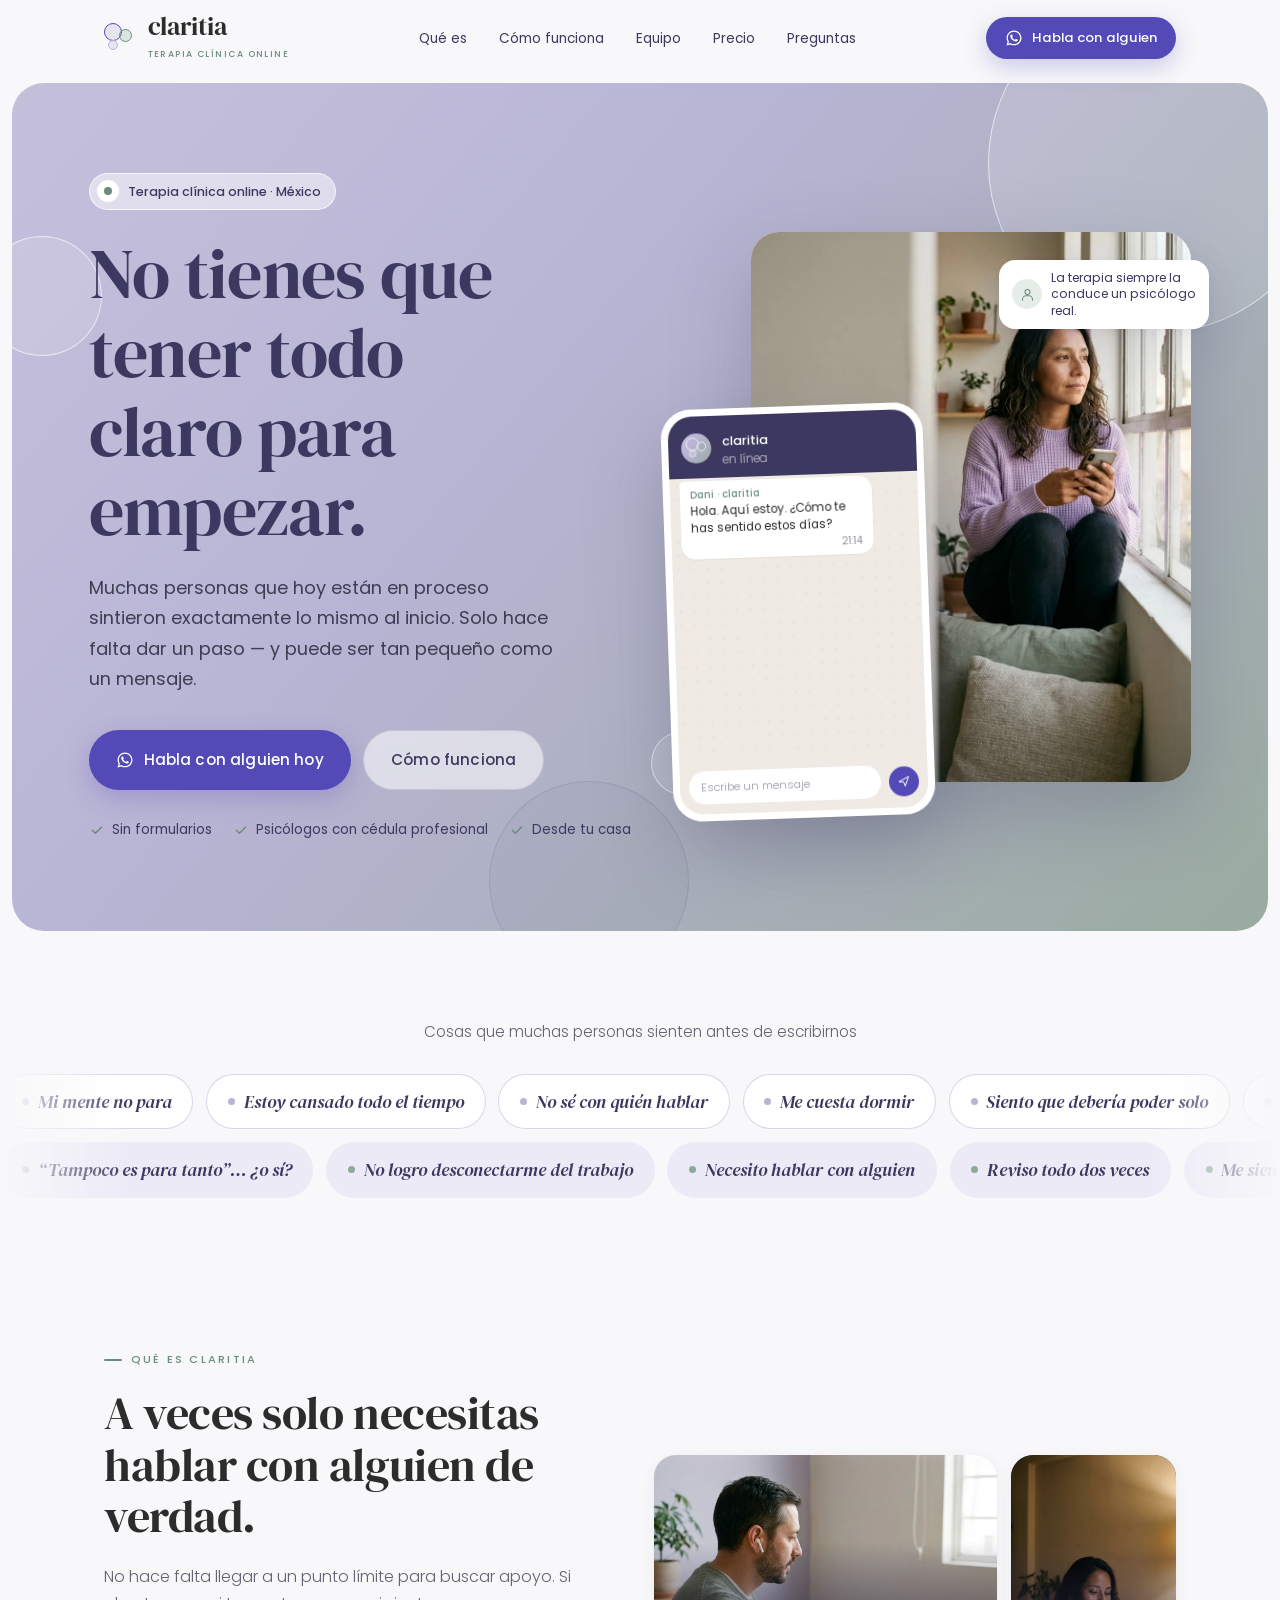
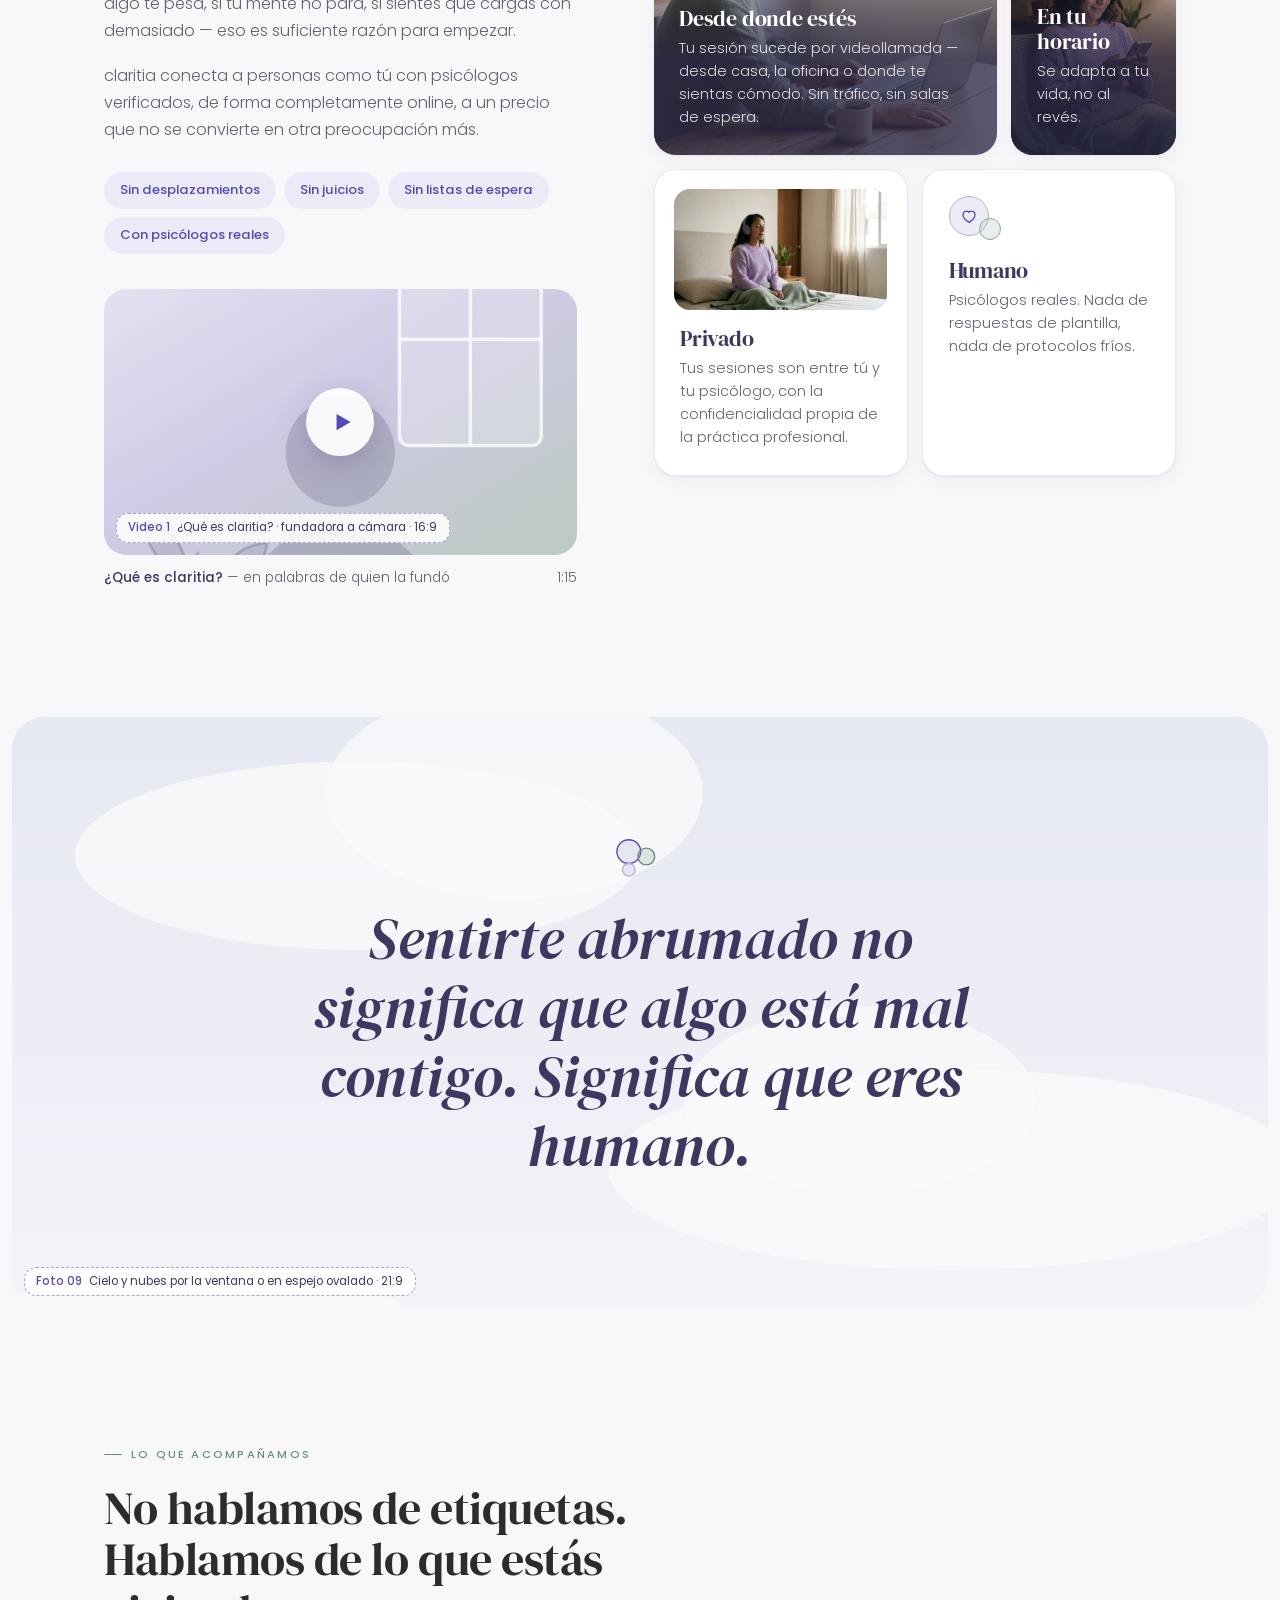
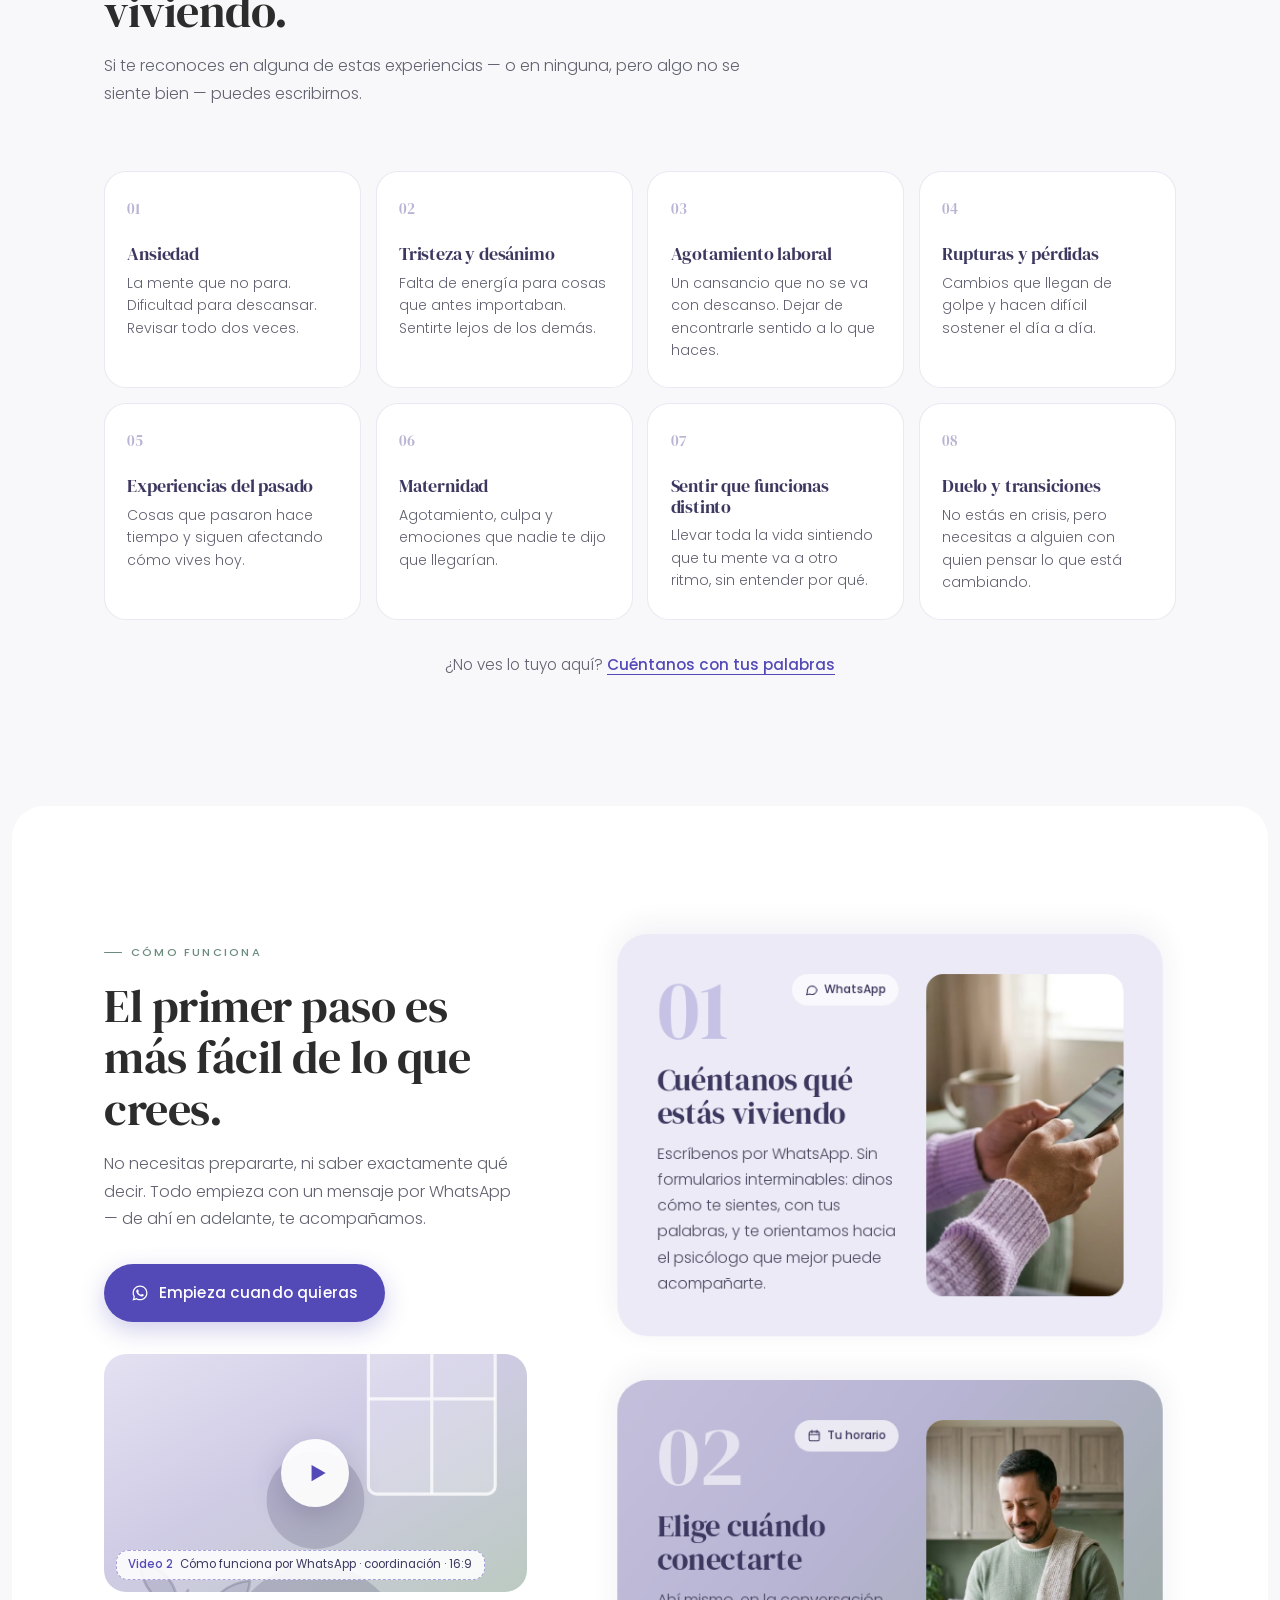
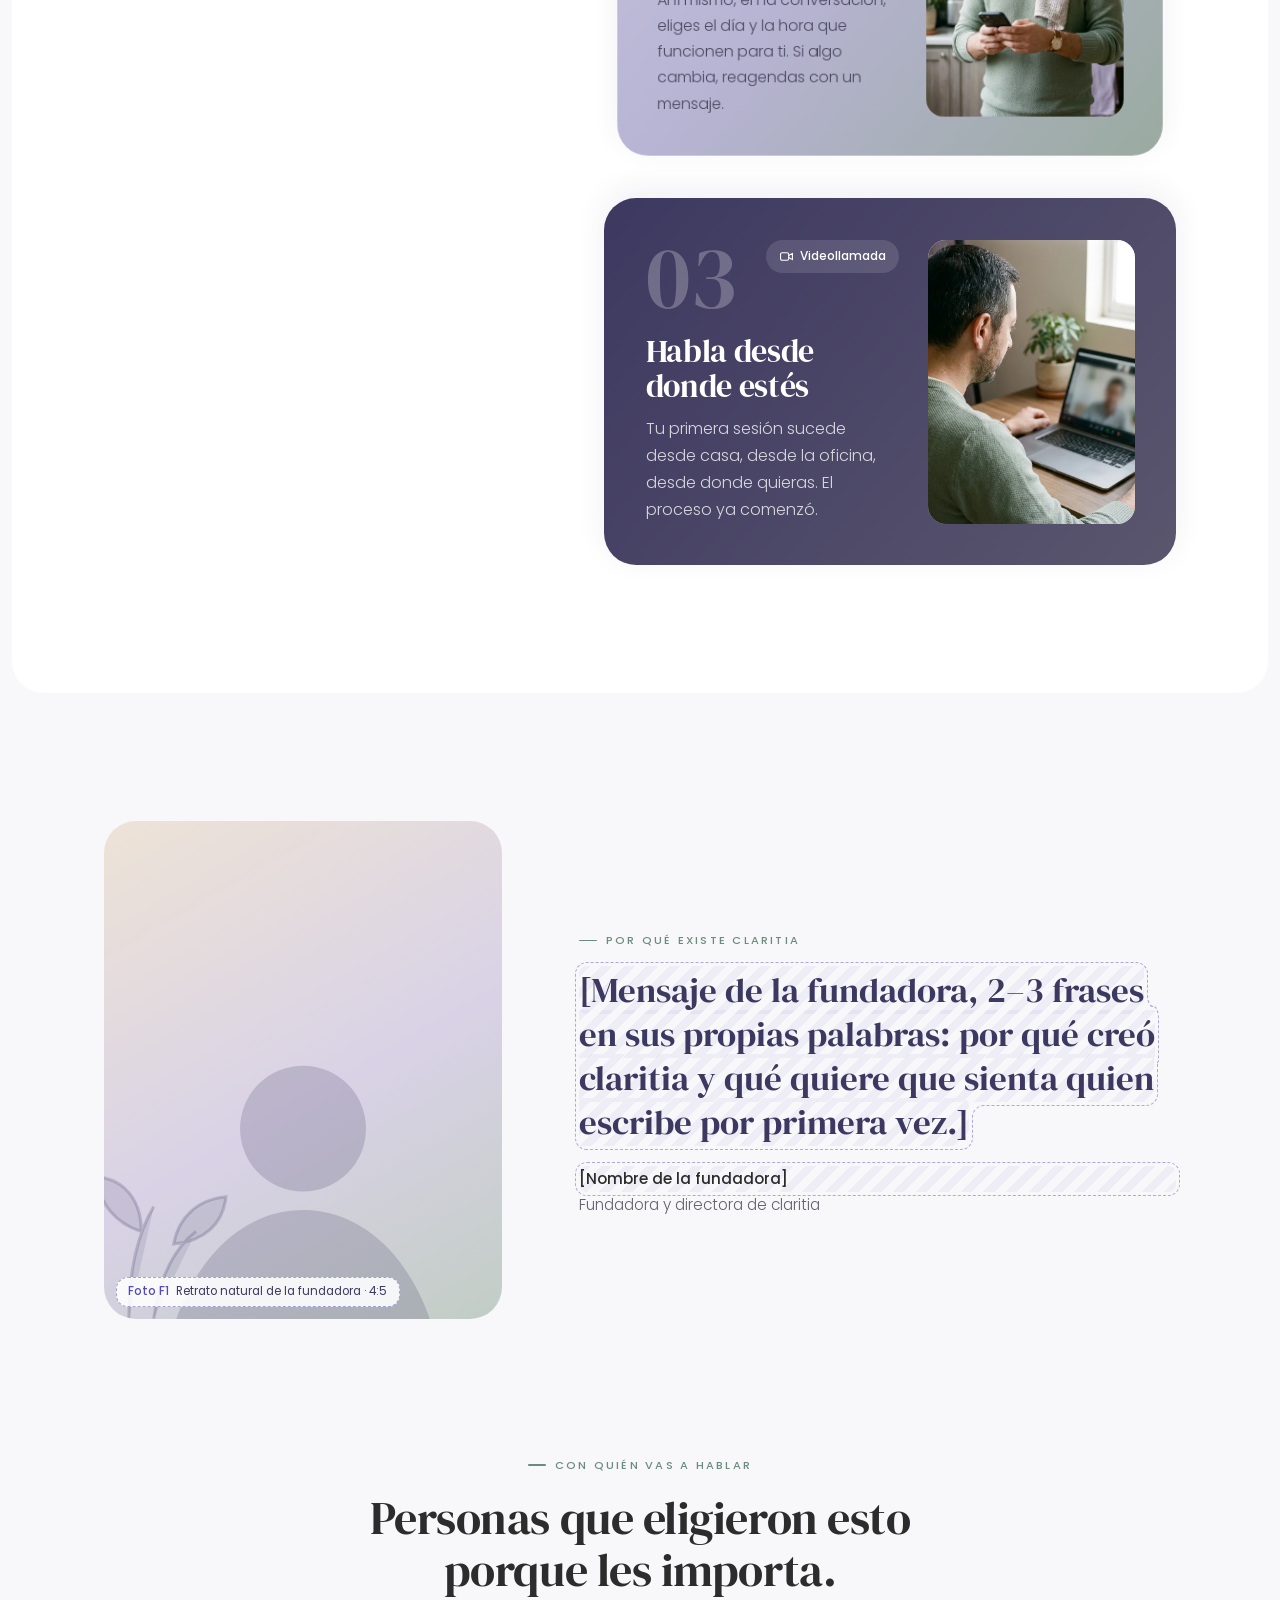
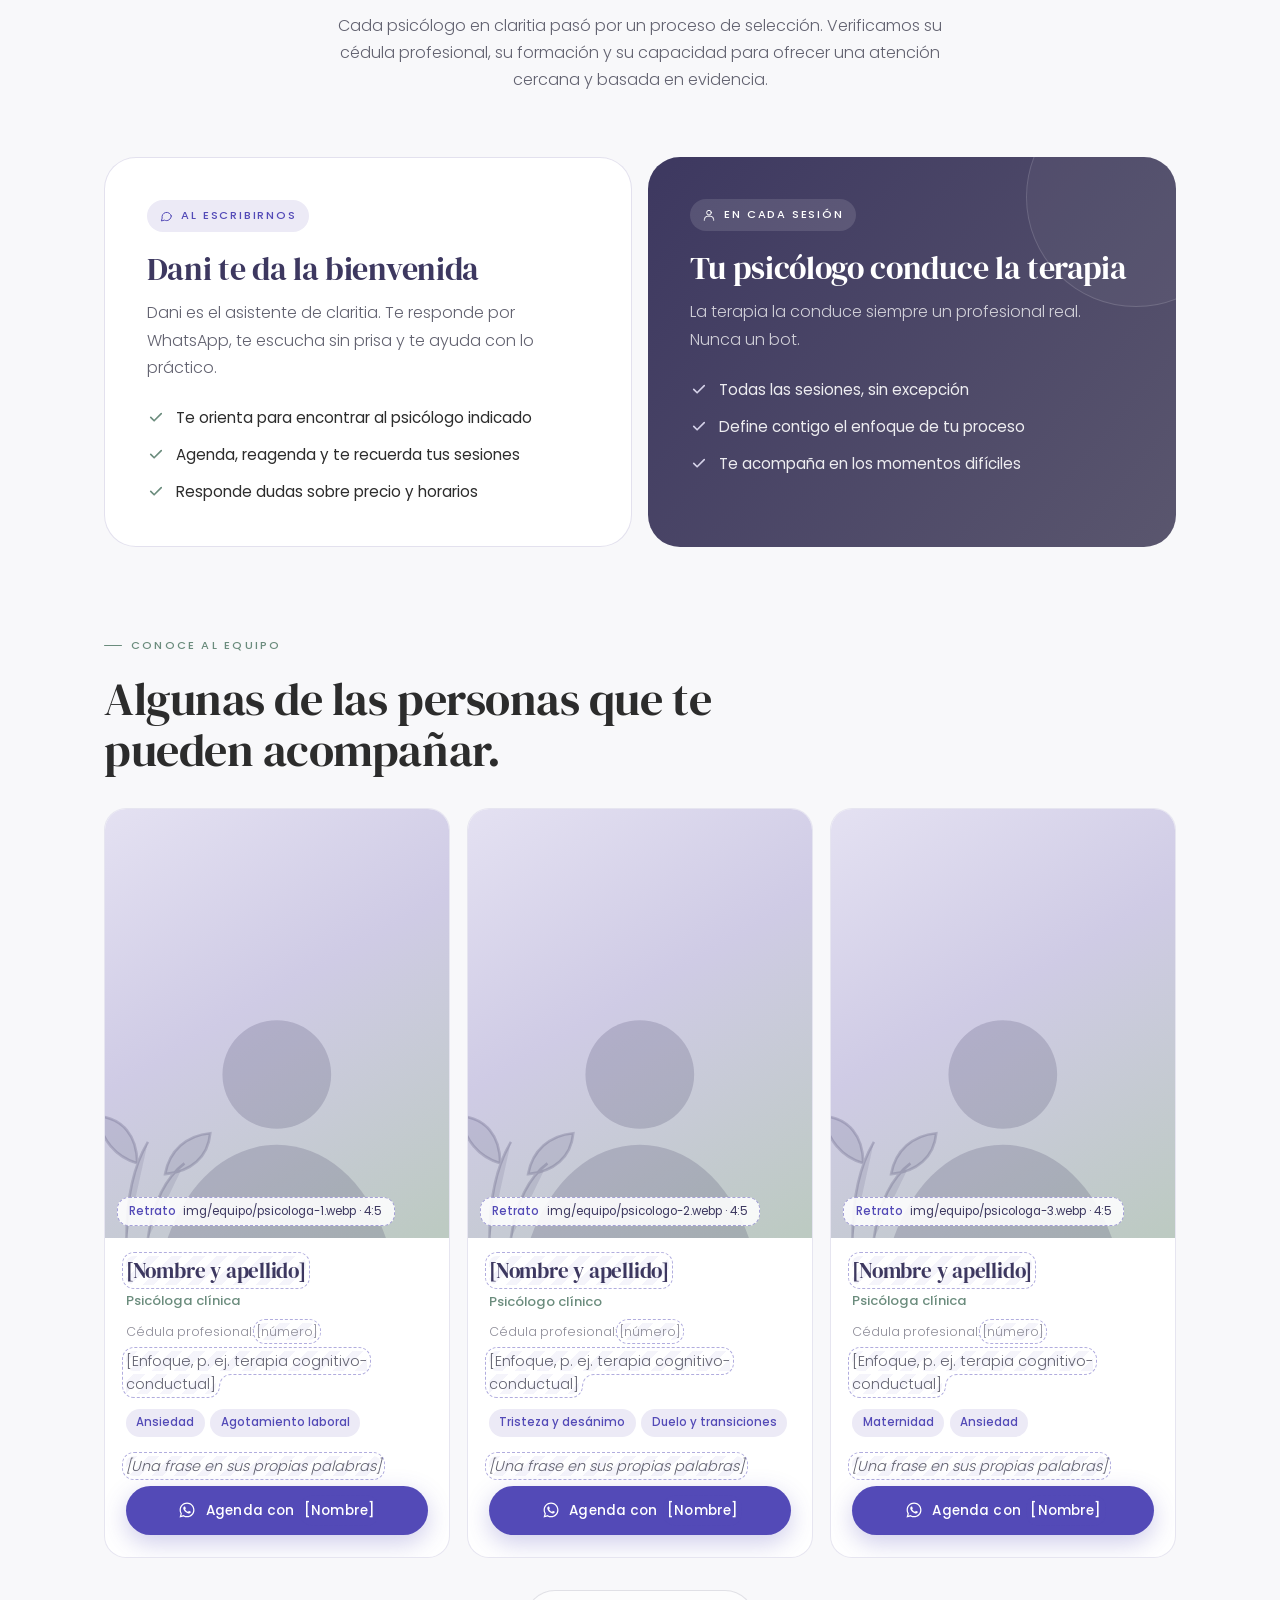
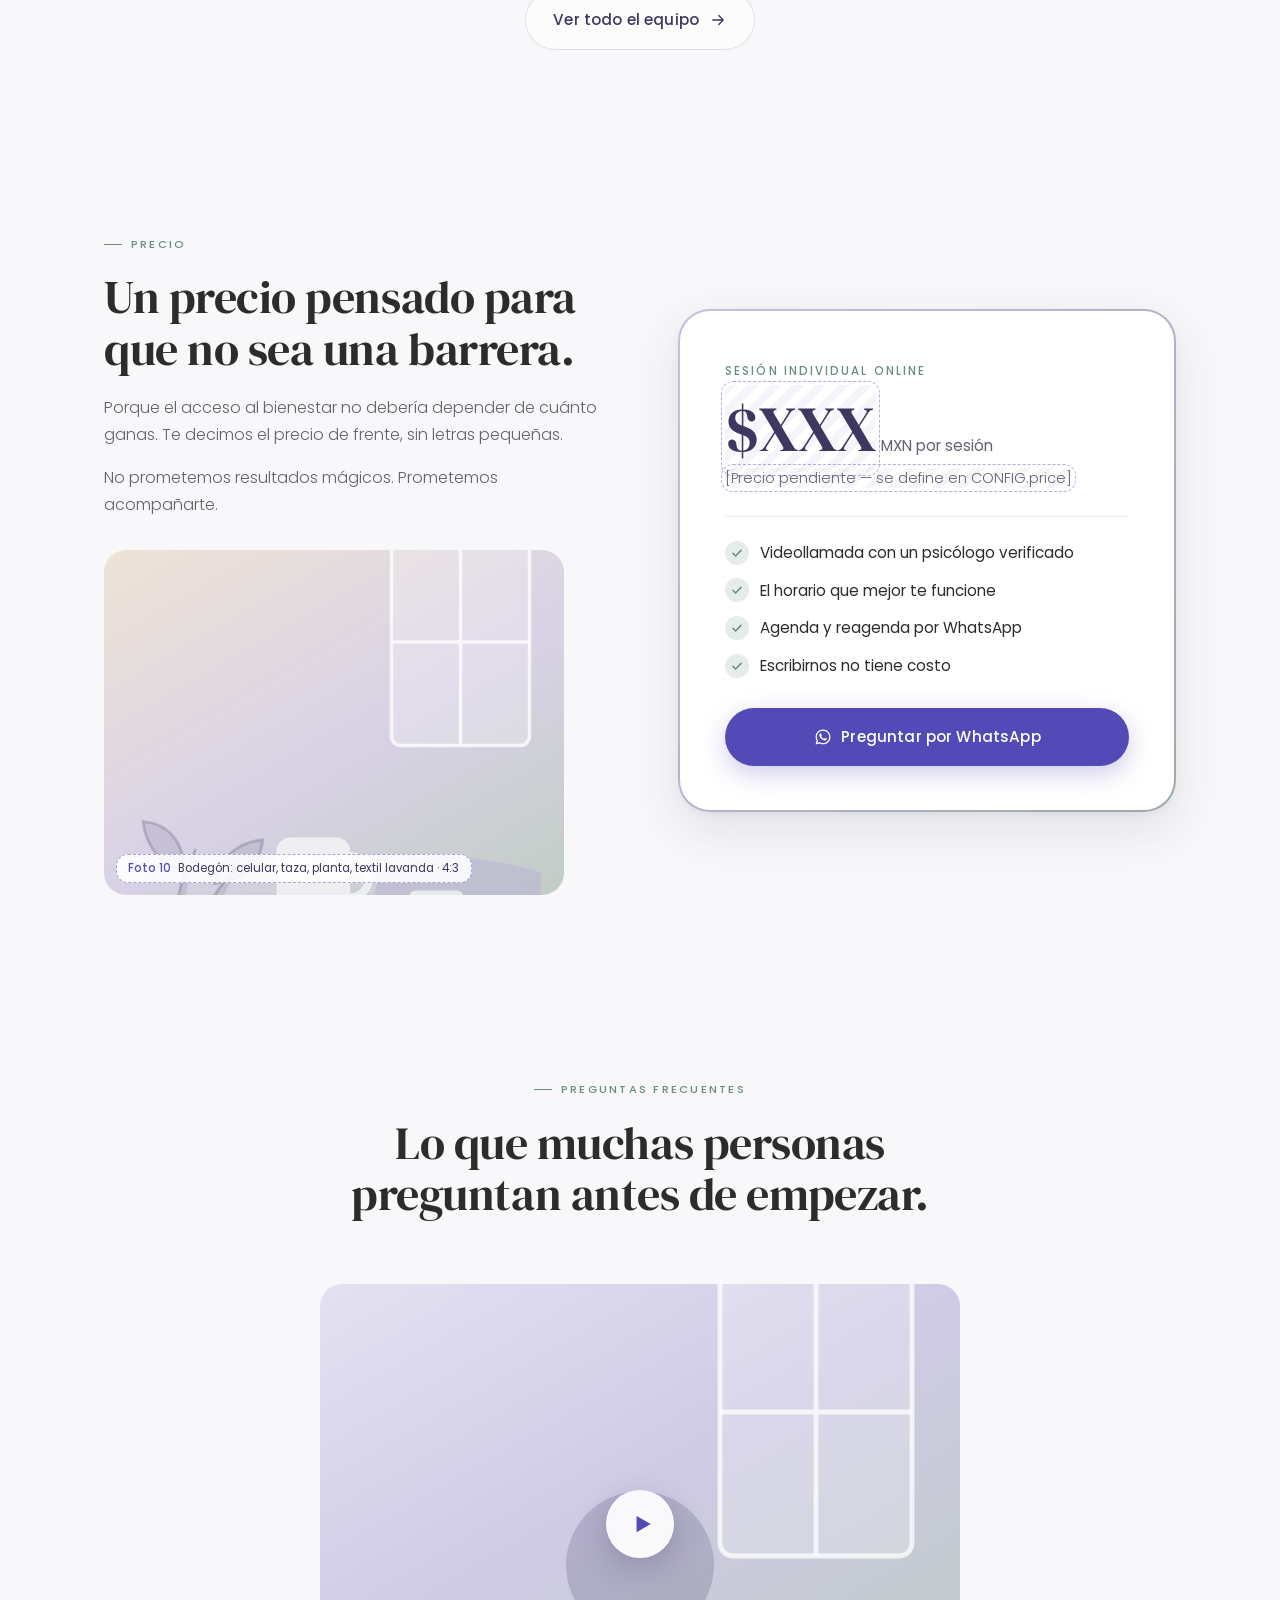
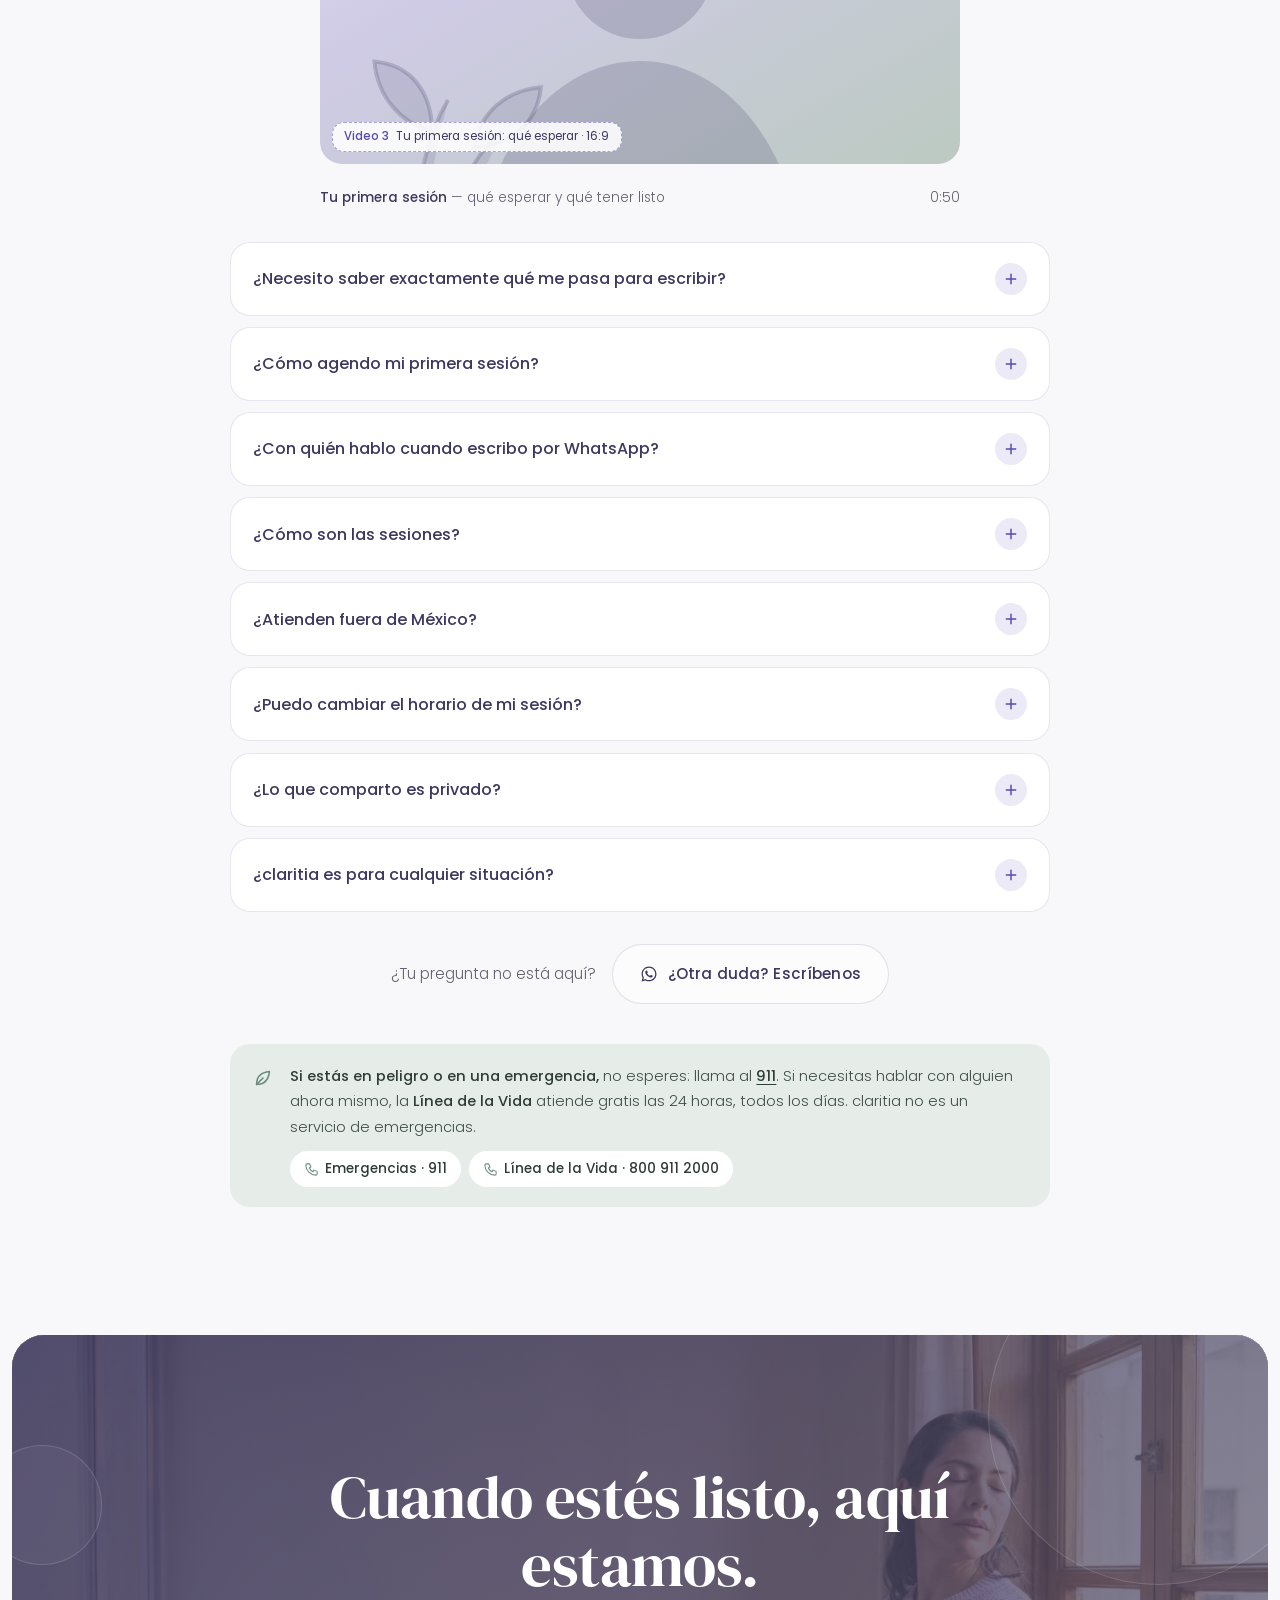
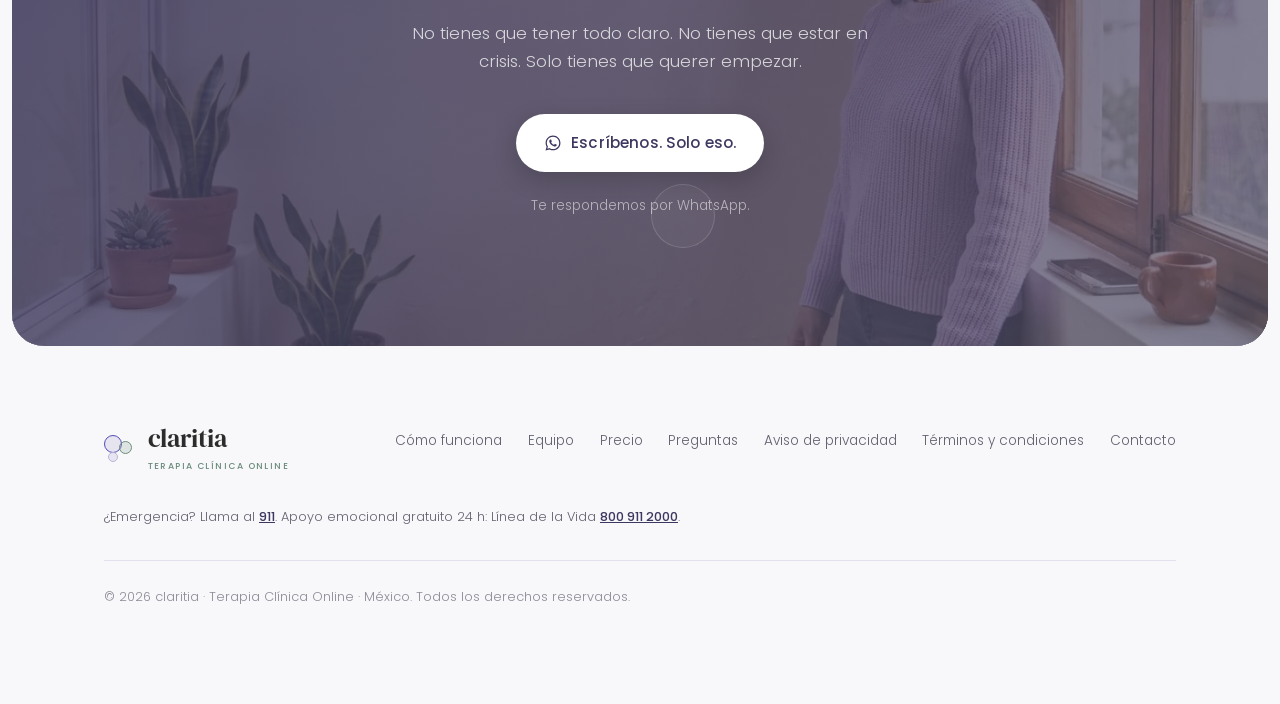
==== commit 54c36121: "Add files via upload" ====
--- a/index.html
+++ b/index.html
@@ -8,19 +8,19 @@
   <meta name="description" content="Terapia online con psicólogos verificados en México, desde tu casa y a un precio accesible. Escríbenos por WhatsApp y te acompañamos a dar el primer paso." />
 
   <!-- Vista previa al compartir (WhatsApp, Facebook, X, LinkedIn).
-       ⚠️ Cuando tengan dominio propio, cambiar SITIO por la URL final (ej. https://claritia.mx/). -->
+       ⚠️ Si cambian a dominio propio, reemplazar https://zuba213213.github.io/Claritiawebsite/ por la URL final en las 4 páginas. -->
   <meta property="og:type" content="website" />
   <meta property="og:locale" content="es_MX" />
   <meta property="og:site_name" content="claritia" />
   <meta property="og:title" content="claritia — Terapia Clínica Online" />
   <meta property="og:description" content="No tienes que tener todo claro para empezar. Psicólogos verificados, desde tu casa. Escríbenos por WhatsApp." />
-  <meta property="og:url" content="https://zuba213213.github.io/Claritia/website/" />
-  <meta property="og:image" content="https://zuba213213.github.io/Claritia/website/assets/og-claritia.jpg" />
+  <meta property="og:url" content="https://zuba213213.github.io/Claritiawebsite/" />
+  <meta property="og:image" content="https://zuba213213.github.io/Claritiawebsite/assets/og-claritia.jpg" />
   <meta property="og:image:width" content="1200" />
   <meta property="og:image:height" content="630" />
   <meta property="og:image:alt" content="claritia — Terapia Clínica Online. No tienes que tener todo claro para empezar." />
   <meta name="twitter:card" content="summary_large_image" />
-  <link rel="canonical" href="https://zuba213213.github.io/Claritia/website/" />
+  <link rel="canonical" href="https://zuba213213.github.io/Claritiawebsite/" />
 
   <meta name="theme-color" content="#F8F8FA" />
   <link rel="icon" href="assets/favicon.svg" type="image/svg+xml" />
@@ -66,8 +66,8 @@
       <li><a href="#precio">Precio</a></li>
       <li><a href="#preguntas">Preguntas</a></li>
     </ul>
-    <a class="btn btn-primary btn-sm" data-wa="general" href="#" aria-label="Escríbenos por WhatsApp">
-      <svg class="i i-wa"><use href="#wa"/></svg><span>Escríbenos</span>
+    <a class="btn btn-primary btn-sm" data-wa="talk" href="#" aria-label="Habla con alguien por WhatsApp">
+      <svg class="i i-wa"><use href="#wa"/></svg><span>Habla con alguien</span>
     </a>
   </div>
 </header>
@@ -84,7 +84,7 @@
         <h1 data-words>No tienes que tener todo claro para empezar.</h1>
         <p class="hero-sub">Muchas personas que hoy están en proceso sintieron exactamente lo mismo al inicio. Solo hace falta dar un paso — y puede ser tan pequeño como un mensaje.</p>
         <div class="btn-row">
-          <a class="btn btn-primary" data-wa="general" data-magnetic href="#"><svg class="i i-wa"><use href="#wa"/></svg>Escríbenos por WhatsApp</a>
+          <a class="btn btn-primary" data-wa="talk" data-magnetic href="#"><svg class="i i-wa"><use href="#wa"/></svg>Habla con alguien hoy</a>
           <a class="btn btn-ghost" href="#como-funciona">Cómo funciona</a>
         </div>
         <div class="hero-assure">
@@ -270,7 +270,7 @@
       <span class="label">Cómo funciona</span>
       <h2 style="margin-bottom:1rem">El primer paso es más fácil de lo que crees.</h2>
       <p>No necesitas prepararte, ni saber exactamente qué decir. Todo empieza con un mensaje por WhatsApp — de ahí en adelante, te acompañamos.</p>
-      <a class="btn btn-primary" data-wa="general" data-magnetic href="#"><svg class="i i-wa"><use href="#wa"/></svg>Escríbenos</a>
+      <a class="btn btn-primary" data-wa="start" data-magnetic href="#"><svg class="i i-wa"><use href="#wa"/></svg>Empieza cuando quieras</a>
 
       <!-- VIDEO 2 — "Cómo funciona por WhatsApp". Póster: img/v2-como-funciona.webp · Video: CONFIG.videos.comoFunciona -->
       <figure class="media video" data-scene="person-talk" data-video="comoFunciona">
@@ -347,7 +347,7 @@
 
 
 <!-- ═══════════════════ CON QUIÉN VAS A HABLAR ═══════════════════ -->
-<section class="section" id="psicologos" style="padding-top:0">
+<section class="section" id="psicologos" style="padding-top:0" data-fab-label="Agenda con alguien del equipo" data-fab-msg="team">
   <div class="wrap">
     <div class="section-head center rv">
       <span class="label">Con quién vas a hablar</span>
@@ -391,7 +391,7 @@
 
 
 <!-- ═══════════════════ PRECIO ═══════════════════ -->
-<section class="section" id="precio" style="padding-top:clamp(1rem,4vw,3rem)">
+<section class="section" id="precio" style="padding-top:clamp(1rem,4vw,3rem)" data-fab="hide">
   <div class="wrap price-grid">
     <div class="price-copy rv">
       <span class="label">Precio</span>
@@ -424,7 +424,7 @@
 
 
 <!-- ═══════════════════ PREGUNTAS ═══════════════════ -->
-<section class="section" id="preguntas" style="padding-top:clamp(1rem,4vw,3rem)">
+<section class="section" id="preguntas" style="padding-top:clamp(1rem,4vw,3rem)" data-fab-label="¿Dudas? Escríbenos" data-fab-msg="question">
   <div class="wrap">
     <div class="section-head center rv">
       <span class="label">Preguntas frecuentes</span>
@@ -476,6 +476,11 @@
       </div>
     </div>
 
+    <div class="faq-cta rv" data-fab="hide">
+      <p>¿Tu pregunta no está aquí?</p>
+      <a class="btn btn-ghost" data-wa="question" href="#"><svg class="i i-wa"><use href="#wa"/></svg>¿Otra duda? Escríbenos</a>
+    </div>
+
     <div class="care-note rv" role="note">
       <svg class="i"><use href="#leaf"/></svg>
       <div>
@@ -491,7 +496,7 @@
 
 
 <!-- ═══════════════════ CIERRE ═══════════════════ -->
-<section class="closing" id="empieza">
+<section class="closing" id="empieza" data-fab="hide">
   <div class="closing-panel">
     <!-- FOTO 11 — img/11-cierre.webp (16:9) -->
     <figure class="media dark" data-scene="exhale">
@@ -534,8 +539,8 @@
   </div>
 </footer>
 
-<a class="wa-float" id="wa-float" data-wa="general" href="#" aria-label="Escríbenos por WhatsApp">
-  <svg class="i i-wa"><use href="#wa"/></svg>Escríbenos
+<a class="wa-float" id="wa-float" data-wa="book" href="#" aria-label="Agenda tu sesión por WhatsApp">
+  <svg class="i i-wa"><use href="#wa"/></svg><span class="fab-label">Agenda tu sesión</span>
 </a>
 
 <script src="assets/claritia.js" defer></script>
--- a/assets/claritia.css
+++ b/assets/claritia.css
@@ -0,0 +1,749 @@
+/* ═════════════════════════════════════════════════════════════
+   claritia — website v2
+   Sistema visual: Marketing Vault 06 (Identidad Visual)
+   Reglas: Marketing Vault 08 (Líneas que No Cruzamos)
+   ═════════════════════════════════════════════════════════════ */
+/* ─── FUENTES (autoalojadas, subset latin — cubre á é í ó ú ñ ¿ ¡) ── */
+@font-face { font-family: 'DM Serif Display'; font-style: normal; font-weight: 400; font-display: swap; src: url(../fonts/dm-serif-display-latin-400-normal.woff2) format('woff2'); }
+@font-face { font-family: 'DM Serif Display'; font-style: italic; font-weight: 400; font-display: swap; src: url(../fonts/dm-serif-display-latin-400-italic.woff2) format('woff2'); }
+@font-face { font-family: 'Poppins'; font-style: normal; font-weight: 300; font-display: swap; src: url(../fonts/poppins-latin-300-normal.woff2) format('woff2'); }
+@font-face { font-family: 'Poppins'; font-style: normal; font-weight: 400; font-display: swap; src: url(../fonts/poppins-latin-400-normal.woff2) format('woff2'); }
+@font-face { font-family: 'Poppins'; font-style: normal; font-weight: 500; font-display: swap; src: url(../fonts/poppins-latin-500-normal.woff2) format('woff2'); }
+
+*, *::before, *::after { box-sizing: border-box; margin: 0; padding: 0; }
+
+:root {
+  --lav:        #B8B4D4;
+  --lav-light:  #D4D1E8;
+  --lav-xlight: #ECEAF6;
+  --lav-deep:   #534AB7;
+  --lav-deeper: #463EA0;
+  --sage:       #8FA89A;
+  --sage-dark:  #6B8C7D;
+  --sage-light: #E6EDE8;
+  --purple:     #3D3860;
+  --purple-2:   #5A566E;
+  --charcoal:   #2C2C2C;
+  --mid:        #626270;
+  --bg:         #F8F8FA;
+  --white:      #FFFFFF;
+  --grad:       linear-gradient(130deg, #C4C0DC 0%, #B8B4D4 40%, #9AABA0 100%);
+  --grad-dark:  linear-gradient(130deg, #3D3860 0%, #5A566E 100%);
+  --radius-lg:  32px;
+  --radius:     22px;
+  --shadow-sm:  0 1px 2px rgba(61,56,96,.06), 0 4px 16px rgba(61,56,96,.06);
+  --shadow:     0 2px 6px rgba(61,56,96,.06), 0 18px 48px rgba(61,56,96,.12);
+  --gutter:     clamp(1rem, 5vw, 4rem);
+  --ease:       cubic-bezier(.22,.8,.24,1);
+}
+
+html { scroll-behavior: smooth; -webkit-text-size-adjust: 100%; }
+body {
+  font-family: 'Poppins', system-ui, sans-serif;
+  font-weight: 300;
+  color: var(--charcoal);
+  background: var(--bg);
+  overflow-x: hidden;
+  line-height: 1.7;
+  -webkit-font-smoothing: antialiased;
+}
+img, svg { display: block; }
+a { color: inherit; }
+:focus-visible { outline: 2.5px solid var(--lav-deep); outline-offset: 3px; border-radius: 8px; }
+
+h1, h2, h3, .serif { font-family: 'DM Serif Display', Georgia, serif; font-weight: 400; line-height: 1.12; letter-spacing: -0.01em; }
+h1 { font-size: clamp(2.4rem, 5.6vw, 4.4rem); }
+h2 { font-size: clamp(1.9rem, 3.6vw, 2.9rem); }
+h3 { font-size: clamp(1.15rem, 1.8vw, 1.4rem); }
+p  { font-size: 1rem; color: var(--mid); }
+em.soft { font-style: italic; color: var(--lav-deep); }
+
+.wrap { width: 100%; max-width: 1200px; margin: 0 auto; padding: 0 var(--gutter); }
+.label {
+  display: inline-flex; align-items: center; gap: .55rem;
+  font-size: .7rem; font-weight: 500; letter-spacing: .2em; text-transform: uppercase;
+  color: var(--sage-dark); margin-bottom: 1.1rem;
+}
+.label::before { content: ""; width: 18px; height: 1.5px; background: currentColor; border-radius: 2px; }
+.section { padding: clamp(4.5rem, 10vw, 8.5rem) 0; position: relative; }
+.section-head { max-width: 640px; margin-bottom: clamp(2.5rem, 5vw, 4rem); }
+.section-head h2 { margin-bottom: 1rem; }
+.center { text-align: center; margin-left: auto; margin-right: auto; }
+.center .label { justify-content: center; }
+
+/* ─── ICONS ─────────────────────────────────────────────────── */
+.i { width: 20px; height: 20px; fill: none; stroke: currentColor; stroke-width: 1.7; stroke-linecap: round; stroke-linejoin: round; flex-shrink: 0; }
+.i-wa { fill: currentColor; stroke: none; }
+
+/* ─── LOGO (cluster de tres círculos + wordmark) ────────────── */
+.logo { display: inline-flex; align-items: center; gap: .6rem; text-decoration: none; }
+.logo-cluster { position: relative; width: 34px; height: 30px; flex-shrink: 0; }
+.logo-cluster span { position: absolute; border-radius: 50%; }
+.logo-cluster .c1 { width: 18px; height: 18px; top: 0; left: 0; background: rgba(184,180,212,.28); border: 1.5px solid var(--lav-deep); }
+.logo-cluster .c2 { width: 13px; height: 13px; top: 6px; left: 15px; background: rgba(143,168,154,.25); border: 1.5px solid var(--sage-dark); }
+.logo-cluster .c3 { width: 10px; height: 10px; top: 17px; left: 4px; background: rgba(212,209,232,.5); border: 1.5px solid var(--lav); }
+.logo-word { font-family: 'DM Serif Display', serif; font-size: 1.6rem; line-height: 1; color: var(--charcoal); }
+.logo-tag { display: block; font-family: 'Poppins', sans-serif; font-size: .56rem; font-weight: 500; letter-spacing: .16em; text-transform: uppercase; color: var(--sage-dark); margin-top: 4px; }
+.logo.on-dark .logo-word { color: var(--white); }
+.logo.on-dark .logo-tag { color: rgba(255,255,255,.55); }
+.logo.on-dark .c1 { border-color: var(--lav-light); }
+.logo.on-dark .c2 { border-color: var(--sage); }
+
+/* ─── BUTTONS ───────────────────────────────────────────────── */
+.btn {
+  --bx: 0px; --by: 0px;
+  position: relative; isolation: isolate; overflow: hidden;
+  display: inline-flex; align-items: center; justify-content: center; gap: .6rem;
+  font-family: 'Poppins', sans-serif; font-size: .95rem; font-weight: 500; letter-spacing: .01em;
+  padding: 1rem 1.7rem; border-radius: 100px; border: 0; cursor: pointer;
+  text-decoration: none; white-space: nowrap;
+  transform: translate(var(--bx), var(--by));
+  transition: transform .35s var(--ease), box-shadow .3s, background .25s, color .25s;
+}
+.btn-primary { background: var(--lav-deep); color: var(--white); box-shadow: 0 8px 24px rgba(83,74,183,.28); }
+.btn-primary:hover { background: var(--lav-deeper); box-shadow: 0 12px 32px rgba(83,74,183,.34); }
+/* brillo que cruza el botón (estilo Cult UI) */
+.btn-primary::after {
+  content: ""; position: absolute; inset: 0; z-index: -1;
+  background: linear-gradient(110deg, transparent 30%, rgba(255,255,255,.28) 50%, transparent 70%);
+  transform: translateX(-120%); transition: transform .9s var(--ease);
+}
+.btn-primary:hover::after { transform: translateX(120%); }
+.btn-ghost { background: rgba(255,255,255,.55); color: var(--purple); border: 1px solid rgba(61,56,96,.14); backdrop-filter: blur(8px); -webkit-backdrop-filter: blur(8px); }
+.btn-ghost:hover { background: var(--white); }
+.btn-light { background: var(--white); color: var(--purple); box-shadow: 0 8px 24px rgba(0,0,0,.18); }
+.btn-light:hover { background: var(--lav-xlight); }
+.btn-sm { font-size: .82rem; padding: .62rem 1.15rem; }
+.btn .i { width: 18px; height: 18px; }
+.btn-row { display: flex; flex-wrap: wrap; gap: .75rem; }
+
+/* ─── NAV ───────────────────────────────────────────────────── */
+.nav {
+  position: fixed; top: 0; left: 0; right: 0; z-index: 50;
+  padding: .85rem 0;
+  transition: background .3s, box-shadow .3s, padding .3s;
+}
+.nav.scrolled { background: rgba(248,248,250,.82); backdrop-filter: blur(14px) saturate(1.4); -webkit-backdrop-filter: blur(14px) saturate(1.4); box-shadow: 0 1px 0 rgba(61,56,96,.08); padding: .55rem 0; }
+.nav .wrap { display: flex; align-items: center; justify-content: space-between; gap: 1rem; }
+.nav-links { display: flex; gap: .3rem; list-style: none; }
+.nav-links a { font-size: .85rem; font-weight: 400; color: var(--purple); text-decoration: none; padding: .5rem .85rem; border-radius: 100px; transition: background .2s; }
+.nav-links a:hover { background: rgba(83,74,183,.08); }
+@media (max-width: 860px) { .nav-links { display: none; } }
+
+/* ─── HERO ──────────────────────────────────────────────────── */
+.hero { padding: 5.2rem .75rem 0; }
+.hero-panel {
+  position: relative; overflow: hidden;
+  max-width: 1400px; margin: 0 auto;
+  border-radius: var(--radius-lg);
+  background: var(--grad);
+  min-height: min(860px, calc(100svh - 6rem));
+  display: grid; align-items: center;
+}
+.hero-grid {
+  position: relative; z-index: 2;
+  display: grid; grid-template-columns: 1.1fr .9fr; gap: clamp(2rem, 5vw, 5rem); align-items: center;
+  padding: clamp(3rem, 7vw, 6rem) clamp(1.25rem, 6vw, 5.5rem);
+}
+.hero .eyebrow {
+  display: inline-flex; align-items: center; gap: .55rem;
+  background: rgba(255,255,255,.5); border: 1px solid rgba(255,255,255,.7);
+  backdrop-filter: blur(8px); -webkit-backdrop-filter: blur(8px);
+  color: var(--purple); font-size: .78rem; font-weight: 500;
+  padding: .4rem .9rem .4rem .45rem; border-radius: 100px; margin-bottom: 1.6rem;
+}
+.pulse { width: 22px; height: 22px; border-radius: 50%; background: var(--white); display: grid; place-items: center; }
+.pulse::before { content: ""; width: 8px; height: 8px; border-radius: 50%; background: var(--sage-dark); box-shadow: 0 0 0 0 rgba(107,140,125,.5); animation: pulse 2.2s infinite; }
+@keyframes pulse { 70% { box-shadow: 0 0 0 8px rgba(107,140,125,0); } 100% { box-shadow: 0 0 0 0 rgba(107,140,125,0); } }
+.hero h1 { color: var(--purple); margin-bottom: 1.4rem; max-width: 13ch; }
+.hero h1 .word { display: inline-block; opacity: 0; filter: blur(8px); transform: translateY(14px); animation: wordIn .9s var(--ease) forwards; }
+@keyframes wordIn { to { opacity: 1; filter: blur(0); transform: none; } }
+@keyframes wordInLite { to { opacity: 1; transform: none; } }
+.hero-sub { color: #3f3d52; font-size: clamp(1.02rem, 1.4vw, 1.15rem); max-width: 30rem; margin-bottom: 2.2rem; font-weight: 400; }
+.hero-assure { display: flex; flex-wrap: wrap; gap: .4rem 1.3rem; margin-top: 1.8rem; }
+.hero-assure span { display: inline-flex; align-items: center; gap: .45rem; font-size: .84rem; font-weight: 400; color: var(--purple); }
+.hero-assure .i { width: 16px; height: 16px; color: var(--sage-dark); stroke-width: 2.2; }
+
+/* círculos flotantes del sistema visual (12–15% opacidad) */
+.orbs { position: absolute; inset: 0; z-index: 1; pointer-events: none; }
+.orb { position: absolute; border-radius: 50%; border: 1.5px solid rgba(255,255,255,.6); background: rgba(255,255,255,.13); animation: float 14s ease-in-out infinite; }
+.orb.o1 { width: 340px; height: 340px; top: -90px; right: -60px; }
+.orb.o2 { width: 200px; height: 200px; bottom: -50px; left: 38%; animation-delay: -4s; border-color: rgba(61,56,96,.12); background: rgba(61,56,96,.04); }
+.orb.o3 { width: 120px; height: 120px; top: 18%; left: -30px; animation-delay: -8s; }
+.orb.o4 { width: 64px; height: 64px; bottom: 16%; right: 44%; animation-delay: -2s; }
+@keyframes float { 0%,100% { transform: translate(0,0); } 50% { transform: translate(10px,-16px); } }
+
+/* ─── PHONE / WHATSAPP MOCK ─────────────────────────────────── */
+.phone {
+  position: relative; justify-self: center;
+  width: min(100%, 360px);
+  background: #F4F1EC;
+  border-radius: 38px; padding: 10px;
+  box-shadow: 0 30px 80px rgba(61,56,96,.28), 0 0 0 1px rgba(255,255,255,.6) inset;
+  background: var(--white);
+  transform: rotate(1.5deg);
+  transition: transform .6s var(--ease);
+}
+.phone:hover { transform: rotate(0deg) translateY(-4px); }
+.phone-screen { border-radius: 30px; overflow: hidden; background: #EFEBE4; }
+.chat-top { display: flex; align-items: center; gap: .7rem; padding: 1.05rem 1rem .85rem; background: var(--purple); color: var(--white); }
+.chat-avatar { width: 38px; height: 38px; border-radius: 50%; background: var(--grad); display: grid; place-items: center; flex-shrink: 0; }
+.chat-avatar .logo-cluster { transform: scale(.72); }
+.chat-avatar .logo-cluster .c1 { border-color: var(--white); }
+.chat-avatar .logo-cluster .c2 { border-color: var(--white); }
+.chat-avatar .logo-cluster .c3 { border-color: rgba(255,255,255,.7); }
+.chat-name { font-size: .92rem; font-weight: 500; line-height: 1.2; }
+.chat-status { font-size: .72rem; opacity: .7; line-height: 1.2; }
+.chat-body {
+  height: 420px; padding: 1rem .8rem 1.6rem; display: flex; flex-direction: column; gap: .5rem; justify-content: flex-end; overflow: hidden;
+  background-color: #EFEBE4;
+  background-image: radial-gradient(rgba(61,56,96,.05) 1px, transparent 1px);
+  background-size: 14px 14px;
+}
+.msg {
+  max-width: 84%; padding: .55rem .8rem .45rem; border-radius: 14px;
+  font-size: .86rem; line-height: 1.45; color: var(--charcoal); font-weight: 400;
+  box-shadow: 0 1px 1px rgba(0,0,0,.06);
+  opacity: 0; transform: translateY(10px) scale(.97); transform-origin: bottom left;
+  transition: opacity .45s var(--ease), transform .45s var(--ease);
+}
+.msg.show { opacity: 1; transform: none; }
+.msg.in  { align-self: flex-start; background: var(--white); border-top-left-radius: 4px; }
+.msg.out { align-self: flex-end; background: #E2DEF3; border-top-right-radius: 4px; transform-origin: bottom right; }
+.msg time { display: block; text-align: right; font-size: .62rem; color: #8b8a96; margin-top: 2px; }
+.msg .who { display: block; font-size: .68rem; font-weight: 500; color: var(--sage-dark); margin-bottom: 1px; }
+.typing { align-self: flex-start; background: var(--white); border-radius: 14px; border-top-left-radius: 4px; padding: .7rem .85rem; display: none; gap: 4px; }
+.typing.show { display: inline-flex; }
+.typing i { width: 6px; height: 6px; border-radius: 50%; background: #a7a5b5; animation: blink 1.2s infinite; }
+.typing i:nth-child(2) { animation-delay: .15s; } .typing i:nth-child(3) { animation-delay: .3s; }
+@keyframes blink { 0%,60%,100% { opacity: .3; transform: none; } 30% { opacity: 1; transform: translateY(-3px); } }
+.chat-input { display: flex; align-items: center; gap: .5rem; padding: .6rem .7rem .8rem; background: #EFEBE4; }
+.chat-input div { flex: 1; background: var(--white); border-radius: 100px; padding: .55rem .9rem; font-size: .8rem; color: #9a99a6; }
+.chat-input span { width: 38px; height: 38px; border-radius: 50%; background: var(--lav-deep); display: grid; place-items: center; color: var(--white); }
+.phone-note { position: absolute; left: -2.2rem; bottom: -1.4rem; background: var(--white); border-radius: 16px; padding: .7rem .9rem; box-shadow: var(--shadow); display: flex; gap: .6rem; align-items: center; font-size: .78rem; font-weight: 400; color: var(--purple); max-width: 220px; line-height: 1.35; transform: rotate(-1.5deg); }
+.phone-note .dot-ic { width: 32px; height: 32px; border-radius: 50%; background: var(--sage-light); color: var(--sage-dark); display: grid; place-items: center; flex-shrink: 0; }
+.phone-note .i { width: 16px; height: 16px; }
+
+@media (max-width: 920px) {
+  .hero-grid { grid-template-columns: 1fr; }
+  .hero h1 { max-width: 15ch; }
+  .phone { transform: none; }
+  .phone-note { left: auto; right: -.5rem; bottom: -1rem; }
+}
+
+/* ─── MARQUEE (estilo Skiper UI) ────────────────────────────── */
+.feel { padding: clamp(3.5rem, 7vw, 5.5rem) 0 1rem; overflow: hidden; }
+.feel-head { text-align: center; margin-bottom: 1.8rem; }
+.feel-head p { font-size: .95rem; }
+.marquee { display: flex; overflow: hidden; -webkit-mask-image: linear-gradient(90deg, transparent, #000 10%, #000 90%, transparent); mask-image: linear-gradient(90deg, transparent, #000 10%, #000 90%, transparent); }
+.marquee + .marquee { margin-top: .8rem; }
+.marquee-track { display: flex; gap: .8rem; padding-right: .8rem; flex-shrink: 0; animation: marquee 48s linear infinite; }
+.marquee.rev .marquee-track { animation-direction: reverse; animation-duration: 56s; }
+.marquee:hover .marquee-track { animation-play-state: paused; }
+@keyframes marquee { to { transform: translateX(-100%); } }
+.chip {
+  flex-shrink: 0; display: inline-flex; align-items: center; gap: .55rem;
+  font-family: 'DM Serif Display', serif; font-style: italic; font-size: 1.15rem; color: var(--purple);
+  padding: .7rem 1.3rem; border-radius: 100px; background: var(--white); border: 1px solid rgba(184,180,212,.55);
+  white-space: nowrap;
+}
+.chip::before { content: ""; width: 7px; height: 7px; border-radius: 50%; background: var(--lav); }
+.marquee.rev .chip { background: var(--lav-xlight); border-color: transparent; }
+.marquee.rev .chip::before { background: var(--sage); }
+
+/* ─── QUÉ ES (texto + bento) ───────────────────────────────── */
+.what { display: grid; grid-template-columns: .95fr 1.05fr; gap: clamp(2.5rem, 6vw, 5.5rem); align-items: center; }
+.what-copy p + p { margin-top: 1.1rem; }
+.bento { display: grid; grid-template-columns: repeat(6, 1fr); gap: .9rem; }
+.tile {
+  position: relative; overflow: hidden;
+  background: var(--white); border-radius: var(--radius); padding: 1.6rem;
+  box-shadow: var(--shadow-sm); border: 1px solid rgba(184,180,212,.3);
+  transition: transform .45s var(--ease), box-shadow .45s var(--ease);
+}
+.tile:hover { transform: translateY(-4px); box-shadow: var(--shadow); }
+.tile h3 { margin: 1rem 0 .4rem; color: var(--purple); }
+.tile p { font-size: .9rem; line-height: 1.6; }
+.tile.wide { grid-column: span 4; }
+.tile.narrow { grid-column: span 2; }
+.tile.half { grid-column: span 3; }
+.tile.grad { background: var(--grad); border: 0; }
+.tile.grad h3 { color: var(--purple); }
+.tile.grad p { color: #3f3d52; }
+.tile.dark { background: var(--grad-dark); border: 0; }
+.tile.dark h3 { color: var(--white); }
+.tile.dark p { color: rgba(255,255,255,.75); }
+.ic-cluster { position: relative; width: 56px; height: 46px; }
+.ic-cluster b { position: absolute; border-radius: 50%; display: grid; place-items: center; }
+.ic-cluster .b1 { width: 40px; height: 40px; top: 0; left: 0; background: rgba(184,180,212,.25); border: 1.5px solid var(--lav); color: var(--lav-deep); }
+.ic-cluster .b2 { width: 22px; height: 22px; top: 22px; left: 30px; background: rgba(143,168,154,.2); border: 1.5px solid var(--sage); }
+.ic-cluster .b1 .i { width: 18px; height: 18px; }
+.tile.dark .ic-cluster .b1 { color: var(--white); border-color: rgba(255,255,255,.5); background: rgba(255,255,255,.1); }
+.tile.grad .ic-cluster .b1 { color: var(--purple); border-color: rgba(255,255,255,.8); background: rgba(255,255,255,.35); }
+.tile .big { font-family: 'DM Serif Display', serif; font-size: clamp(2.2rem, 4vw, 3rem); line-height: 1; color: var(--white); }
+.tile .ghost-orb { position: absolute; width: 160px; height: 160px; right: -50px; bottom: -60px; border-radius: 50%; border: 1.5px solid rgba(255,255,255,.35); background: rgba(255,255,255,.08); }
+.pills { display: flex; flex-wrap: wrap; gap: .5rem; margin-top: 1.8rem; }
+.pill { padding: .45rem 1rem; border-radius: 100px; background: var(--lav-xlight); font-size: .82rem; font-weight: 500; color: var(--lav-deep); }
+@media (max-width: 920px) { .what { grid-template-columns: 1fr; } }
+@media (max-width: 560px) { .tile.wide, .tile.narrow, .tile.half { grid-column: span 6; } }
+
+/* ─── TEXT REVEAL (scroll) ─────────────────────────────────── */
+.reveal-quote { padding: clamp(4rem, 9vw, 7rem) 0; }
+.reveal-quote blockquote {
+  font-family: 'DM Serif Display', serif; font-style: italic;
+  font-size: clamp(1.9rem, 4.6vw, 3.6rem); line-height: 1.2; text-align: center;
+  max-width: 22ch; margin: 0 auto; color: var(--purple);
+}
+.reveal-quote blockquote .w { opacity: .16; transition: opacity .25s linear; }
+.reveal-quote blockquote .w.on { opacity: 1; }
+.reveal-quote .ic-row { display: flex; justify-content: center; margin-bottom: 1.8rem; }
+
+/* ─── CONTEXTOS ─────────────────────────────────────────────── */
+.contexts { display: grid; grid-template-columns: repeat(4, 1fr); gap: .9rem; }
+.ctx {
+  position: relative; background: var(--white); border-radius: var(--radius); padding: 1.5rem 1.4rem 1.6rem;
+  border: 1px solid rgba(184,180,212,.3); overflow: hidden;
+  transition: border-color .3s, transform .45s var(--ease), box-shadow .45s var(--ease);
+}
+.ctx::before { content: ""; position: absolute; inset: 0; background: var(--grad); opacity: 0; transition: opacity .45s var(--ease); z-index: 0; }
+.ctx > * { position: relative; z-index: 1; }
+.ctx:hover { transform: translateY(-4px); box-shadow: var(--shadow); border-color: transparent; }
+.ctx:hover::before { opacity: .22; }
+.ctx .num { font-family: 'DM Serif Display', serif; font-size: .95rem; color: var(--lav); margin-bottom: 1.4rem; display: block; }
+.ctx h3 { font-size: 1.15rem; color: var(--purple); margin-bottom: .45rem; }
+.ctx p { font-size: .88rem; line-height: 1.6; }
+.contexts-foot { margin-top: 2rem; text-align: center; font-size: .95rem; }
+.contexts-foot a { color: var(--lav-deep); font-weight: 500; text-underline-offset: 4px; }
+@media (max-width: 980px) { .contexts { grid-template-columns: repeat(2, 1fr); } }
+@media (max-width: 520px) { .contexts { grid-template-columns: 1fr; } }
+
+/* ─── PASOS — tarjetas apiladas sticky (estilo Skiper UI) ───── */
+.steps-wrap { background: var(--white); border-radius: var(--radius-lg); margin: 0 .75rem; }
+.steps-layout { display: grid; grid-template-columns: .85fr 1.15fr; gap: clamp(2rem, 6vw, 5rem); align-items: start; }
+.steps-intro { position: sticky; top: 7rem; }
+.steps-intro p { margin-bottom: 2rem; }
+.stack { display: grid; gap: 1.5rem; }
+.step {
+  position: sticky; top: calc(6.5rem + var(--i) * 1.4rem);
+  border-radius: var(--radius-lg); padding: clamp(1.8rem, 3.5vw, 2.6rem);
+  min-height: 300px; display: flex; flex-direction: column; justify-content: space-between; gap: 2rem;
+  box-shadow: 0 -8px 30px rgba(61,56,96,.08);
+  transform-origin: top center;
+}
+.step:nth-child(1) { background: var(--lav-xlight); }
+.step:nth-child(2) { background: var(--grad); }
+.step:nth-child(3) { background: var(--grad-dark); }
+.step-top { display: flex; justify-content: space-between; align-items: flex-start; gap: 1rem; }
+.step-num { font-family: 'DM Serif Display', serif; font-size: clamp(3.5rem, 7vw, 5.5rem); line-height: .85; color: rgba(83,74,183,.25); }
+.step:nth-child(2) .step-num { color: rgba(255,255,255,.6); }
+.step:nth-child(3) .step-num { color: rgba(255,255,255,.25); }
+.step-badge { display: inline-flex; align-items: center; gap: .4rem; font-size: .75rem; font-weight: 500; padding: .4rem .8rem; border-radius: 100px; background: rgba(255,255,255,.7); color: var(--purple); }
+.step-badge .i { width: 15px; height: 15px; }
+.step h3 { font-size: clamp(1.5rem, 2.6vw, 2rem); color: var(--purple); margin-bottom: .6rem; }
+.step p { color: #4a4860; max-width: 34rem; }
+.step:nth-child(3) h3 { color: var(--white); }
+.step:nth-child(3) p { color: rgba(255,255,255,.78); }
+.step:nth-child(3) .step-badge { background: rgba(255,255,255,.12); color: var(--white); }
+@media (max-width: 920px) {
+  .steps-layout { grid-template-columns: 1fr; }
+  .steps-intro { position: static; }
+  .step { top: calc(5.5rem + var(--i) * 1rem); min-height: 260px; }
+}
+
+/* ─── ROLES (Dani + psicólogo) ─────────────────────────────── */
+.roles { display: grid; grid-template-columns: 1fr 1fr; gap: 1rem; }
+.role { border-radius: var(--radius-lg); padding: clamp(1.8rem, 3.5vw, 2.6rem); position: relative; overflow: hidden; }
+.role.ai { background: var(--white); border: 1px solid rgba(184,180,212,.4); }
+.role.human { background: var(--grad-dark); color: var(--white); }
+.role-tag { display: inline-flex; align-items: center; gap: .5rem; font-size: .7rem; font-weight: 500; letter-spacing: .16em; text-transform: uppercase; padding: .4rem .8rem; border-radius: 100px; margin-bottom: 1.3rem; }
+.role.ai .role-tag { background: var(--lav-xlight); color: var(--lav-deep); }
+.role.human .role-tag { background: rgba(255,255,255,.12); color: var(--white); }
+.role h3 { font-size: clamp(1.5rem, 2.6vw, 2rem); margin-bottom: .7rem; color: var(--purple); }
+.role.human h3 { color: var(--white); }
+.role.human p { color: rgba(255,255,255,.75); }
+.role ul { list-style: none; margin-top: 1.5rem; display: grid; gap: .7rem; }
+.role li { display: flex; gap: .7rem; align-items: flex-start; font-size: .95rem; color: var(--charcoal); font-weight: 400; }
+.role.human li { color: rgba(255,255,255,.9); }
+.role li .i { width: 18px; height: 18px; margin-top: .2rem; color: var(--sage-dark); stroke-width: 2.2; }
+.role.human li .i { color: var(--lav-light); }
+.role .ghost-orb { position: absolute; width: 220px; height: 220px; right: -70px; top: -70px; border-radius: 50%; border: 1.5px solid rgba(255,255,255,.14); background: rgba(255,255,255,.04); }
+.trust-pills { display: flex; flex-wrap: wrap; justify-content: center; gap: .5rem; margin-top: 2.2rem; }
+@media (max-width: 820px) { .roles { grid-template-columns: 1fr; } }
+
+/* ─── PRECIO ────────────────────────────────────────────────── */
+.price-grid { display: grid; grid-template-columns: 1fr 1fr; gap: clamp(2rem, 6vw, 5rem); align-items: center; }
+.price-card {
+  position: relative; border-radius: var(--radius-lg); padding: 2px; background: var(--grad);
+  box-shadow: var(--shadow);
+}
+.price-inner { background: var(--white); border-radius: calc(var(--radius-lg) - 2px); padding: clamp(1.8rem, 4vw, 2.8rem); position: relative; overflow: hidden; }
+.price-kicker { font-size: .72rem; font-weight: 500; letter-spacing: .18em; text-transform: uppercase; color: var(--sage-dark); }
+.price-amount { font-family: 'DM Serif Display', serif; font-size: clamp(2.6rem, 6vw, 4rem); line-height: 1; color: var(--purple); margin: .9rem 0 .3rem; }
+.price-amount small { font-family: 'Poppins', sans-serif; font-size: .95rem; color: var(--mid); font-weight: 400; margin-left: .3rem; }
+.price-amount.ask { font-size: clamp(1.7rem, 3.6vw, 2.3rem); line-height: 1.2; }
+.price-note { font-size: .9rem; margin-bottom: 1.6rem; }
+.price-list { list-style: none; display: grid; gap: .75rem; padding: 1.4rem 0 1.8rem; border-top: 1px solid var(--lav-xlight); }
+.price-list li { display: flex; gap: .7rem; align-items: center; font-size: .95rem; font-weight: 400; }
+.price-list .tick { width: 24px; height: 24px; border-radius: 50%; background: var(--sage-light); color: var(--sage-dark); display: grid; place-items: center; flex-shrink: 0; }
+.price-list .tick .i { width: 14px; height: 14px; stroke-width: 2.6; }
+.price-card .btn { width: 100%; }
+@media (max-width: 860px) { .price-grid { grid-template-columns: 1fr; } }
+
+/* ─── FAQ (accordion) ───────────────────────────────────────── */
+.faq { max-width: 820px; margin: 0 auto; display: grid; gap: .7rem; }
+.qa { background: var(--white); border-radius: 20px; border: 1px solid rgba(184,180,212,.35); transition: box-shadow .3s, border-color .3s; }
+.qa.open { box-shadow: var(--shadow-sm); border-color: var(--lav); }
+.qa button {
+  width: 100%; display: flex; justify-content: space-between; align-items: center; gap: 1rem;
+  padding: 1.25rem 1.4rem; background: none; border: 0; cursor: pointer; text-align: left;
+  font-family: 'Poppins', sans-serif; font-size: 1rem; font-weight: 500; color: var(--purple);
+}
+.qa .plus { width: 32px; height: 32px; border-radius: 50%; background: var(--lav-xlight); color: var(--lav-deep); display: grid; place-items: center; flex-shrink: 0; transition: transform .4s var(--ease), background .3s; }
+.qa.open .plus { transform: rotate(45deg); background: var(--lav-deep); color: var(--white); }
+.qa .plus .i { width: 16px; height: 16px; stroke-width: 2.2; }
+.qa-body { display: grid; grid-template-rows: 0fr; transition: grid-template-rows .45s var(--ease); }
+.qa.open .qa-body { grid-template-rows: 1fr; }
+.qa-body > div { overflow: hidden; }
+.qa-body p { padding: 0 1.4rem 1.4rem; font-size: .95rem; }
+
+/* ─── AVISO DE CRISIS ───────────────────────────────────────── */
+.care-note {
+  max-width: 820px; margin: 2.5rem auto 0; display: flex; gap: 1rem; align-items: flex-start;
+  background: var(--sage-light); border-radius: 20px; padding: 1.3rem 1.4rem;
+}
+.care-note .i { color: var(--sage-dark); width: 22px; height: 22px; margin-top: .15rem; }
+.care-note p { color: #3f4d46; font-size: .92rem; }
+.care-note strong { font-weight: 500; color: #2f3d36; }
+
+/* ─── CIERRE ────────────────────────────────────────────────── */
+.closing { padding: 0 .75rem clamp(1rem, 3vw, 2rem); }
+.closing-panel {
+  position: relative; overflow: hidden; max-width: 1400px; margin: 0 auto;
+  border-radius: var(--radius-lg); background: var(--grad-dark); color: var(--white);
+  padding: clamp(4rem, 10vw, 8rem) var(--gutter); text-align: center;
+}
+.closing-panel h2 { color: var(--white); font-size: clamp(2.2rem, 5vw, 3.8rem); max-width: 20ch; margin: 0 auto 1.2rem; }
+.closing-panel p { color: rgba(255,255,255,.75); max-width: 30rem; margin: 0 auto 2.4rem; font-size: 1.05rem; }
+.closing-panel .btn-row { justify-content: center; }
+.closing-panel .small { margin: 1.4rem auto 0; font-size: .85rem; color: rgba(255,255,255,.55); }
+.closing-panel .orb { border-color: rgba(255,255,255,.14); background: rgba(255,255,255,.04); }
+
+/* ─── FOOTER ────────────────────────────────────────────────── */
+footer { padding: 3rem 0 6rem; }
+.foot { display: flex; justify-content: space-between; align-items: flex-start; flex-wrap: wrap; gap: 2rem; }
+.foot-links { display: flex; flex-wrap: wrap; gap: .4rem 1.6rem; list-style: none; }
+.foot-links a { font-size: .85rem; color: var(--mid); text-decoration: none; }
+.foot-links a:hover { color: var(--lav-deep); }
+.foot-copy { width: 100%; padding-top: 1.6rem; border-top: 1px solid rgba(184,180,212,.35); font-size: .8rem; color: #8b8a96; }
+
+/* ─── WHATSAPP FLOTANTE ─────────────────────────────────────── */
+.wa-float {
+  position: fixed; right: 1.1rem; bottom: 1.1rem; z-index: 60;
+  display: inline-flex; align-items: center; gap: .6rem;
+  background: var(--lav-deep); color: var(--white); text-decoration: none;
+  padding: .85rem 1.25rem .85rem .95rem; border-radius: 100px;
+  font-size: .9rem; font-weight: 500;
+  box-shadow: 0 12px 32px rgba(83,74,183,.38);
+  opacity: 0; transform: translateY(20px) scale(.95); pointer-events: none;
+  transition: opacity .4s var(--ease), transform .4s var(--ease), background .2s;
+}
+.wa-float.show { opacity: 1; transform: none; pointer-events: auto; }
+.wa-float:hover { background: var(--lav-deeper); }
+.wa-float .i { width: 22px; height: 22px; }
+@media (max-width: 560px) {
+  .wa-float { left: 1rem; right: 1rem; justify-content: center; padding: 1rem; }
+}
+
+/* ─── ENTRADA AL HACER SCROLL ───────────────────────────────── */
+.js .rv { opacity: 0; transform: translateY(26px); filter: blur(6px); transition: opacity .8s var(--ease), transform .8s var(--ease), filter .8s var(--ease); }
+.js .rv.in { opacity: 1; transform: none; filter: none; }
+.d1 { transition-delay: .08s; } .d2 { transition-delay: .16s; } .d3 { transition-delay: .24s; } .d4 { transition-delay: .32s; }
+
+/* ─── MÓVIL ─────────────────────────────────────────────────── */
+@media (max-width: 560px) {
+  .hero { padding: 4.6rem .5rem 0; }
+  .hero-panel { border-radius: 26px; }
+  .hero-grid { padding: 2.4rem 1.25rem 3rem; }
+  .btn-row .btn { width: 100%; }
+  .nav .btn-sm span { display: none; }
+  .nav .btn-sm { padding: .6rem; }
+  .chat-body { height: 340px; }
+  .phone-note { display: none; }
+  .steps-wrap { margin: 0 .5rem; border-radius: 26px; }
+  .closing { padding: 0 .5rem 1rem; }
+  .closing-panel { border-radius: 26px; }
+  .chip { font-size: 1rem; padding: .6rem 1.1rem; }
+}
+
+/* ─── RENDIMIENTO ───────────────────────────────────────────── */
+/* Animaciones infinitas en pausa cuando su sección no está en pantalla */
+.paused, .paused * { animation-play-state: paused !important; }
+.step { will-change: transform; }
+
+/* Teléfonos / pantallas táctiles: sin blur ni backdrop-filter (son lo más caro de pintar) */
+@media (max-width: 768px), (hover: none) {
+  .js .rv { filter: none; transition: opacity .7s var(--ease), transform .7s var(--ease); }
+  .hero h1 .word { filter: none; animation-name: wordInLite; }
+  .nav.scrolled { backdrop-filter: none; -webkit-backdrop-filter: none; background: rgba(248,248,250,.97); }
+  .hero .eyebrow, .btn-ghost { backdrop-filter: none; -webkit-backdrop-filter: none; }
+  .hero .eyebrow { background: rgba(255,255,255,.62); }
+  .btn-ghost { background: rgba(255,255,255,.7); }
+  .orb { animation: none; }
+  .phone { transform: none; }
+}
+
+@media (prefers-reduced-motion: reduce) {
+  *, *::before, *::after { animation-duration: .001ms !important; animation-iteration-count: 1 !important; transition-duration: .001ms !important; scroll-behavior: auto !important; }
+  .js .rv { opacity: 1; transform: none; filter: none; }
+  .hero h1 .word { opacity: 1; filter: none; transform: none; }
+  .reveal-quote blockquote .w { opacity: 1; }
+  .marquee-track { animation: none; }
+  .marquee { overflow-x: auto; }
+}
+
+/* ═════════════════════════════════════════════════════════════
+   v3 — fotos, video, QR, equipo, páginas legales
+   ═════════════════════════════════════════════════════════════ */
+
+/* ─── MEDIA + PLACEHOLDERS ──────────────────────────────────────
+   Cada <figure class="media"> trae su <img src="img/…">.
+   Si el archivo aún no existe, se muestra el placeholder (ilustración + etiqueta).
+   Cuando subes la foto con ese nombre a /img, aparece sola. */
+.media {
+  position: relative; overflow: hidden; isolation: isolate;
+  border-radius: var(--radius); aspect-ratio: var(--ar, 4 / 3);
+  background: var(--ph, linear-gradient(150deg, #E4E1F2 0%, #CFCBE5 45%, #BCCAC1 100%));
+  margin: 0;
+}
+.media > img, .media > iframe { position: absolute; inset: 0; width: 100%; height: 100%; object-fit: cover; border: 0; z-index: 2; }
+.ph-art { position: absolute; inset: 0; z-index: 0; pointer-events: none; }
+.ph-art svg { width: 100%; height: 100%; }
+.ph-tag {
+  position: absolute; left: 12px; bottom: 12px; right: 12px; z-index: 1; width: fit-content; max-width: calc(100% - 24px);
+  display: flex; flex-wrap: wrap; column-gap: .45rem; align-items: baseline;
+  font-size: .72rem; line-height: 1.35; font-weight: 400; color: var(--purple);
+  background: rgba(255,255,255,.88); border: 1px dashed rgba(83,74,183,.5);
+  padding: .38rem .7rem; border-radius: 12px;
+}
+.ph-tag b { font-weight: 500; color: var(--lav-deep); white-space: nowrap; }
+.ph-tag.top { bottom: auto; top: 12px; }
+.media.loaded .ph-tag, .media.loaded .ph-art { display: none; }
+.media.dark { --ph: linear-gradient(150deg, #5A566E 0%, #3D3860 100%); }
+.media.warm { --ph: linear-gradient(150deg, #EDE3D6 0%, #D9D2E6 55%, #C2CDC5 100%); }
+.media.sky  { --ph: linear-gradient(180deg, #CFD8EA 0%, #E4E1F2 55%, #F1EEF7 100%); }
+
+/* Video: póster + botón de play; el iframe se carga solo al hacer clic */
+.media.video { cursor: pointer; }
+.play {
+  position: absolute; z-index: 3; left: 50%; top: 50%; transform: translate(-50%, -50%);
+  width: 68px; height: 68px; border-radius: 50%; border: 0; cursor: pointer;
+  background: rgba(255,255,255,.92); color: var(--lav-deep);
+  display: grid; place-items: center; box-shadow: 0 10px 30px rgba(61,56,96,.25);
+  transition: transform .3s var(--ease);
+}
+.play .i { width: 26px; height: 26px; fill: currentColor; stroke: none; margin-left: 4px; }
+.media.video:hover .play { transform: translate(-50%, -50%) scale(1.08); }
+.media.playing .play, .media.playing .ph-tag, .media.playing .ph-art { display: none; }
+.video-meta { display: flex; justify-content: space-between; gap: 1rem; margin-top: .7rem; font-size: .85rem; color: var(--mid); }
+.video-meta b { font-weight: 500; color: var(--purple); }
+
+/* ─── HERO con foto + chat ──────────────────────────────────── */
+.hero-visual { position: relative; justify-self: end; width: min(100%, 440px); }
+.hero-visual .media { --ar: 4 / 5; border-radius: 28px; box-shadow: 0 30px 80px rgba(61,56,96,.25); }
+.hero-visual .media .ph-tag { left: auto; right: 12px; top: auto; bottom: 12px; max-width: 62%; }
+.hero-visual .phone {
+  position: absolute; left: -84px; bottom: -36px; width: 262px;
+  border-radius: 30px; padding: 7px; transform: rotate(-2deg);
+}
+.hero-visual .phone:hover { transform: rotate(0) translateY(-4px); }
+.hero-visual .phone-screen { border-radius: 24px; }
+.hero-visual .chat-top { padding: .7rem .8rem .6rem; }
+.hero-visual .chat-avatar { width: 30px; height: 30px; }
+.hero-visual .chat-name { font-size: .8rem; }
+.hero-visual .chat-body { height: 286px; padding: .7rem .6rem 1rem; gap: .38rem; }
+.hero-visual .msg { font-size: .74rem; padding: .45rem .65rem .35rem; }
+.hero-visual .msg .who { font-size: .6rem; }
+.hero-visual .chat-input { padding: .45rem .55rem .6rem; }
+.hero-visual .chat-input div { font-size: .7rem; padding: .45rem .75rem; }
+.hero-visual .chat-input span { width: 30px; height: 30px; }
+.hero-chip {
+  position: absolute; z-index: 4; right: -18px; top: 28px;
+  background: var(--white); border-radius: 16px; padding: .6rem .8rem; box-shadow: var(--shadow);
+  display: flex; gap: .55rem; align-items: center; max-width: 210px;
+  font-size: .76rem; line-height: 1.35; font-weight: 400; color: var(--purple);
+}
+.hero-chip .dot-ic { width: 30px; height: 30px; border-radius: 50%; background: var(--sage-light); color: var(--sage-dark); display: grid; place-items: center; flex-shrink: 0; }
+.hero-chip .i { width: 15px; height: 15px; }
+@media (max-width: 920px) {
+  .hero-visual { justify-self: center; width: min(100%, 420px); margin: 1rem 0 2.5rem; }
+  .hero-visual .phone { left: -10px; width: 230px; }
+  .hero-visual .chat-body { height: 250px; }
+  .hero-chip { right: -6px; }
+}
+@media (max-width: 560px) {
+  .hero-visual { width: 100%; }
+  .hero-visual .phone { left: -6px; bottom: -40px; width: 205px; }
+  .hero-visual .chat-body { height: 220px; }
+  .hero-visual .msg:first-child { display: none; }
+  .hero-chip { display: none; }
+}
+
+/* ─── BENTO con fotos ───────────────────────────────────────── */
+.tile.photo { padding: 0; min-height: 300px; display: flex; flex-direction: column; justify-content: flex-end; color: var(--white); border: 0; }
+.tile.photo .media { position: absolute; inset: 0; aspect-ratio: auto; border-radius: 0; }
+.tile.photo .tile-copy { position: relative; z-index: 3; padding: 1.6rem; background: linear-gradient(180deg, transparent, rgba(45,42,72,.78) 55%); padding-top: 4rem; }
+.tile.photo h3 { color: var(--white); margin-top: 0; }
+.tile.photo p { color: rgba(255,255,255,.85); }
+.tile.photo .ph-tag { top: 12px; bottom: auto; }
+.tile .media.inset { --ar: 16 / 9; margin: -.4rem -.4rem 1rem; border-radius: 16px; }
+
+/* explainer en "Qué es" */
+.what-video { margin-top: 2.2rem; }
+.what-video .media { --ar: 16 / 9; }
+
+/* ─── FRASE con foto de cielo ───────────────────────────────── */
+.reveal-quote.has-photo { position: relative; padding: 0 .75rem; }
+.quote-panel { position: relative; overflow: hidden; max-width: 1400px; margin: 0 auto; border-radius: var(--radius-lg); padding: clamp(4.5rem, 10vw, 8rem) var(--gutter); }
+.quote-panel > .media { position: absolute; inset: 0; aspect-ratio: auto; border-radius: 0; z-index: 0; }
+.quote-panel > .media::after { content: ""; position: absolute; inset: 0; z-index: 3; background: rgba(248,248,250,.55); }
+.quote-panel > .media .ph-tag { z-index: 4; }
+.quote-panel .wrap { position: relative; z-index: 2; }
+.quote-panel .ph-tag { z-index: 3; }
+
+/* ─── PASOS con foto ────────────────────────────────────────── */
+.step { display: grid; grid-template-columns: 1fr; }
+.step .media { --ar: 16 / 9; border-radius: 18px; }
+.step-body { display: flex; flex-direction: column; gap: 1.2rem; }
+@media (min-width: 1100px) {
+  .step { grid-template-columns: 1.1fr .9fr; gap: 1.8rem; align-items: stretch; }
+  .step .media { --ar: auto; height: 100%; min-height: 230px; }
+}
+.steps-intro .media { --ar: 16 / 9; margin-top: 2rem; }
+
+/* ─── FUNDADORA ─────────────────────────────────────────────── */
+.founder { display: grid; grid-template-columns: .8fr 1.2fr; gap: clamp(2rem, 6vw, 5rem); align-items: center; }
+.founder .media { --ar: 4 / 5; border-radius: var(--radius-lg); }
+.founder blockquote { font-family: 'DM Serif Display', serif; font-size: clamp(1.5rem, 3vw, 2.2rem); line-height: 1.25; color: var(--purple); margin-bottom: 1.4rem; }
+.founder .sig { font-size: .95rem; color: var(--mid); }
+.founder .sig b { font-weight: 500; color: var(--charcoal); display: block; }
+.pending { background: repeating-linear-gradient(135deg, rgba(83,74,183,.06) 0 8px, transparent 8px 16px); border-radius: 8px; outline: 1px dashed rgba(83,74,183,.45); outline-offset: 3px; }
+@media (max-width: 820px) { .founder { grid-template-columns: 1fr; } .founder .media { max-width: 360px; } }
+
+/* ─── EQUIPO (tarjetas) ─────────────────────────────────────── */
+.team-grid { display: grid; grid-template-columns: repeat(3, 1fr); gap: 1.1rem; }
+.team-card { background: var(--white); border-radius: var(--radius); border: 1px solid rgba(184,180,212,.35); overflow: hidden; display: flex; flex-direction: column; transition: transform .45s var(--ease), box-shadow .45s var(--ease); }
+.team-card:hover { transform: translateY(-4px); box-shadow: var(--shadow); }
+.team-card .media { --ar: 4 / 5; border-radius: 0; }
+.team-card .media .play { width: 46px; height: 46px; left: auto; right: 12px; top: 12px; transform: none; }
+.team-card .media .play .i { width: 18px; height: 18px; }
+.team-body { padding: 1.3rem 1.3rem 1.4rem; display: flex; flex-direction: column; gap: .5rem; flex: 1; }
+.team-body h3 { font-size: 1.3rem; color: var(--purple); }
+.team-role { font-size: .82rem; color: var(--sage-dark); font-weight: 500; }
+.team-body p { font-size: .9rem; line-height: 1.6; }
+.tags { display: flex; flex-wrap: wrap; gap: .35rem; margin: .3rem 0 .6rem; }
+.tag { font-size: .72rem; font-weight: 500; padding: .28rem .65rem; border-radius: 100px; background: var(--lav-xlight); color: var(--lav-deep); }
+.team-body .btn { margin-top: auto; width: 100%; font-size: .85rem; padding: .8rem 1rem; }
+.team-meta { font-size: .78rem; color: #8b8a96; }
+.team-more { display: flex; justify-content: center; margin-top: 2rem; }
+.filters { display: flex; flex-wrap: wrap; gap: .5rem; margin-bottom: 2rem; }
+.filter { font-family: 'Poppins', sans-serif; font-size: .82rem; font-weight: 400; padding: .5rem 1rem; border-radius: 100px; border: 1px solid rgba(184,180,212,.6); background: var(--white); color: var(--purple); cursor: pointer; transition: background .2s, color .2s, border-color .2s; }
+.filter:hover { border-color: var(--lav-deep); }
+.filter[aria-pressed="true"] { background: var(--lav-deep); border-color: var(--lav-deep); color: var(--white); }
+.team-card[hidden] { display: none; }
+.empty-note { text-align: center; padding: 2rem; color: var(--mid); }
+@media (max-width: 980px) { .team-grid { grid-template-columns: repeat(2, 1fr); } }
+@media (max-width: 600px) { .team-grid { grid-template-columns: 1fr; } }
+
+/* ─── PRECIO con foto ───────────────────────────────────────── */
+.price-copy .media { --ar: 4 / 3; margin-top: 2rem; max-width: 460px; }
+
+/* ─── CIERRE con foto ───────────────────────────────────────── */
+.closing-panel > .media { position: absolute; inset: 0; aspect-ratio: auto; border-radius: 0; z-index: 0; }
+.closing-panel > .media::after { content: ""; position: absolute; inset: 0; z-index: 3; background: linear-gradient(130deg, rgba(61,56,96,.86), rgba(90,86,110,.7)); }
+.closing-panel .orbs { z-index: 2; }
+.closing-panel > div[style] { z-index: 3 !important; }
+.closing-panel .ph-tag { z-index: 4; top: 14px; bottom: auto; left: 14px; }
+.closing-panel > .media + .orbs + div, .quote-panel .wrap { position: relative; z-index: 2; }
+
+/* ─── LÍNEAS DE AYUDA ───────────────────────────────────────── */
+.care-note a { color: #2f3d36; font-weight: 500; text-underline-offset: 3px; white-space: nowrap; }
+.help-lines { display: flex; flex-wrap: wrap; gap: .5rem; margin-top: .7rem; }
+.help-lines a { display: inline-flex; align-items: center; gap: .4rem; background: var(--white); border-radius: 100px; padding: .4rem .85rem; font-size: .85rem; text-decoration: none; }
+.help-lines .i { width: 15px; height: 15px; }
+.foot-help { width: 100%; font-size: .8rem; color: var(--mid); }
+.foot-help a { color: var(--purple); font-weight: 500; }
+
+/* ─── MODAL QR (escritorio) ─────────────────────────────────── */
+.qr-modal { border: 0; padding: 0; border-radius: 28px; width: min(92vw, 720px); box-shadow: 0 40px 120px rgba(61,56,96,.35); color: var(--charcoal); background: var(--white); }
+.qr-modal::backdrop { background: rgba(45,42,72,.45); backdrop-filter: blur(4px); -webkit-backdrop-filter: blur(4px); }
+.qr-wrap { display: grid; grid-template-columns: 1fr 1fr; }
+.qr-side { background: var(--grad); padding: 2.2rem; display: grid; place-items: center; position: relative; }
+.qr-box { background: var(--white); padding: 18px; border-radius: 20px; width: 236px; height: 236px; display: grid; place-items: center; box-shadow: var(--shadow); position: relative; }
+.qr-box svg { width: 200px; height: 200px; display: block; }
+.qr-box .qr-logo { position: absolute; width: 50px; height: 50px; border-radius: 14px; background: var(--white); display: grid; place-items: center; box-shadow: 0 0 0 4px var(--white); }
+.qr-box .qr-logo .logo-cluster { transform: scale(.9); }
+.qr-badge { position: absolute; top: 14px; left: 14px; font-size: .7rem; font-weight: 500; padding: .3rem .65rem; border-radius: 100px; background: rgba(255,255,255,.88); color: var(--lav-deep); border: 1px dashed rgba(83,74,183,.5); }
+.qr-copy { padding: 2.4rem 2.2rem 2.2rem; display: flex; flex-direction: column; gap: 1rem; }
+.qr-copy h2 { font-size: 1.9rem; color: var(--purple); }
+.qr-copy ol { padding-left: 1.2rem; display: grid; gap: .4rem; font-size: .92rem; color: var(--mid); }
+.qr-copy .btn { margin-top: .4rem; }
+.qr-copy .alt { font-size: .82rem; color: #8b8a96; }
+.qr-close { position: absolute; top: 14px; right: 14px; width: 38px; height: 38px; border-radius: 50%; border: 0; background: var(--lav-xlight); color: var(--purple); cursor: pointer; display: grid; place-items: center; z-index: 2; }
+.qr-close .i { width: 18px; height: 18px; }
+@media (max-width: 680px) { .qr-wrap { grid-template-columns: 1fr; } }
+
+/* ─── PÁGINAS INTERNAS (equipo / legales) ───────────────────── */
+.page-hero { padding: 7.5rem 0 2.5rem; }
+.page-hero h1 { color: var(--purple); font-size: clamp(2.3rem, 5vw, 3.8rem); margin-bottom: 1rem; }
+.page-hero p { max-width: 40rem; font-size: 1.05rem; }
+.crumbs { font-size: .82rem; margin-bottom: 1.4rem; }
+.crumbs a { color: var(--lav-deep); text-decoration: none; }
+.legal { max-width: 760px; }
+.legal h2 { font-size: 1.5rem; color: var(--purple); margin: 2.4rem 0 .7rem; }
+.legal p, .legal li { font-size: .98rem; color: var(--mid); }
+.legal ul { padding-left: 1.2rem; display: grid; gap: .35rem; }
+.notice { display: flex; gap: .8rem; align-items: flex-start; background: var(--lav-xlight); border: 1px dashed rgba(83,74,183,.5); border-radius: 18px; padding: 1.1rem 1.3rem; margin-bottom: 1rem; }
+.notice p { color: var(--purple); font-size: .92rem; }
+.notice b { font-weight: 500; }
+
+/* Ajustes móviles v3 */
+@media (max-width: 920px) {
+  .hero-visual .media .ph-tag { top: 12px; bottom: auto; max-width: 70%; }
+}
+@media (max-width: 700px) {
+  .step { position: relative; top: auto; }
+  .stack { gap: 1rem; }
+}
+.qr-modal { margin: auto; position: fixed; inset: 0; height: fit-content; max-height: 92vh; overflow: auto; }
+.qr-copy .btn { white-space: normal; text-align: center; }
+.qr-wrap { grid-template-columns: .9fr 1.1fr; }
+
+/* ─── Páginas legales: texto completo ───────────────────────── */
+.legal h3 { font-family: 'Poppins', sans-serif; font-size: 1rem; font-weight: 500; color: var(--purple); margin: 1.6rem 0 .6rem; }
+.legal ol { padding-left: 1.4rem; display: grid; gap: .6rem; }
+.legal ol li, .legal ul li { line-height: 1.7; }
+.legal strong { font-weight: 500; color: var(--charcoal); }
+.legal p + p { margin-top: .8rem; }
+.legal a { color: var(--lav-deep); text-underline-offset: 3px; }
+.legal h2 { scroll-margin-top: 6rem; }
+.toc { background: var(--white); border: 1px solid rgba(184,180,212,.4); border-radius: 18px; padding: 1.2rem 1.4rem; margin: 2rem 0 .5rem; }
+.toc-title { font-size: .72rem !important; font-weight: 500; letter-spacing: .18em; text-transform: uppercase; color: var(--sage-dark) !important; margin-bottom: .6rem; }
+.toc ol { gap: .3rem; }
+.toc a { text-decoration: none; font-size: .92rem; }
+.toc a:hover { text-decoration: underline; }
+.legal-table { overflow-x: auto; margin: 1rem 0; border-radius: 16px; border: 1px solid rgba(184,180,212,.45); background: var(--white); }
+.legal-table table { width: 100%; border-collapse: collapse; font-size: .92rem; }
+.legal-table th, .legal-table td { text-align: left; vertical-align: top; padding: .85rem 1rem; border-bottom: 1px solid var(--lav-xlight); line-height: 1.6; }
+.legal-table thead th { background: var(--lav-xlight); color: var(--purple); font-weight: 500; font-size: .78rem; letter-spacing: .08em; text-transform: uppercase; }
+.legal-table tbody th { font-weight: 500; color: var(--purple); width: 34%; }
+.legal-table td { color: var(--mid); }
+.legal-table tr:last-child th, .legal-table tr:last-child td { border-bottom: 0; }
+.updated { margin-top: 2.6rem !important; font-size: .85rem; }
+@media (max-width: 560px) { .legal-table tbody th { width: 40%; } .legal-table th, .legal-table td { padding: .7rem .75rem; } }
+.legal ol + p, .legal ul + p, .legal-table + p { margin-top: 1rem; }
+
+/* CTA extra en Preguntas */
+.faq-cta { max-width: 820px; margin: 2rem auto 0; display: flex; align-items: center; justify-content: center; gap: 1rem; flex-wrap: wrap; text-align: center; }
+.faq-cta p { font-size: .95rem; }
+.faq-cta .btn .i { width: 18px; height: 18px; }
+.wa-float .fab-label { white-space: nowrap; }
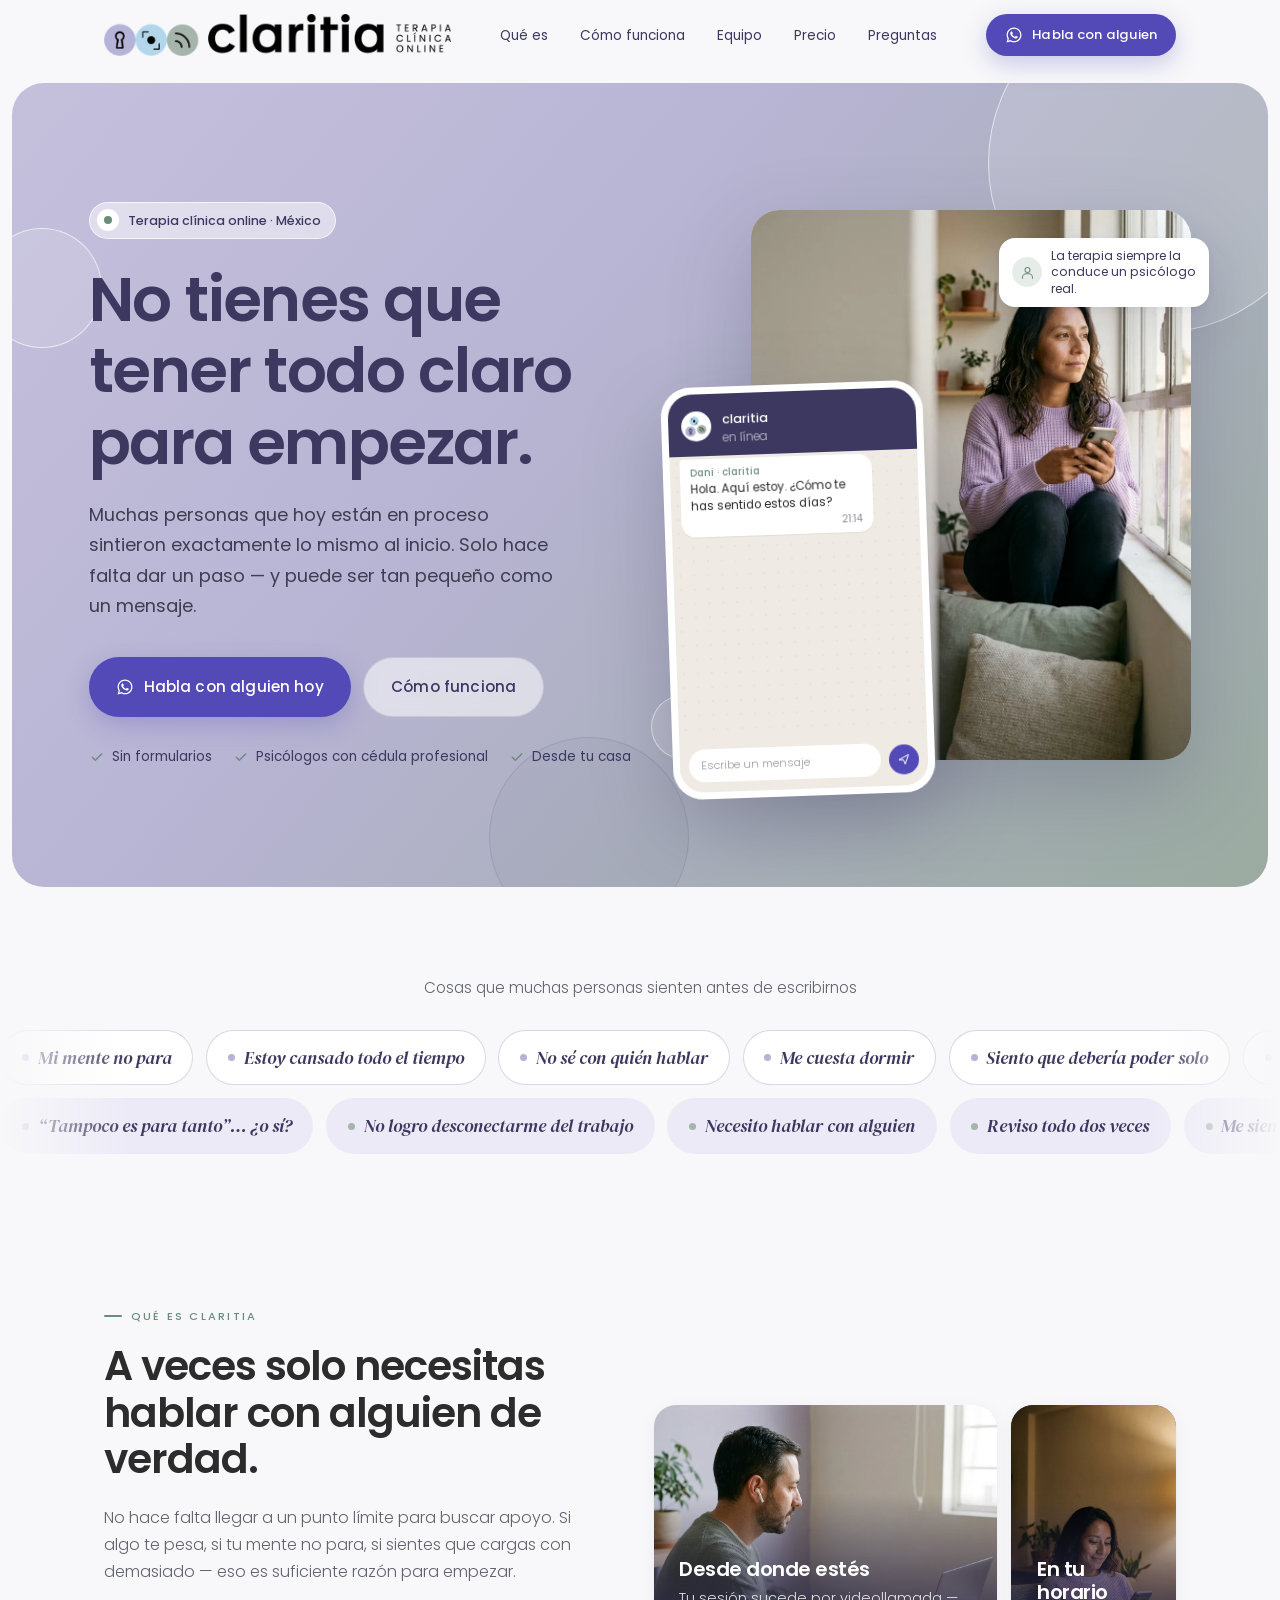
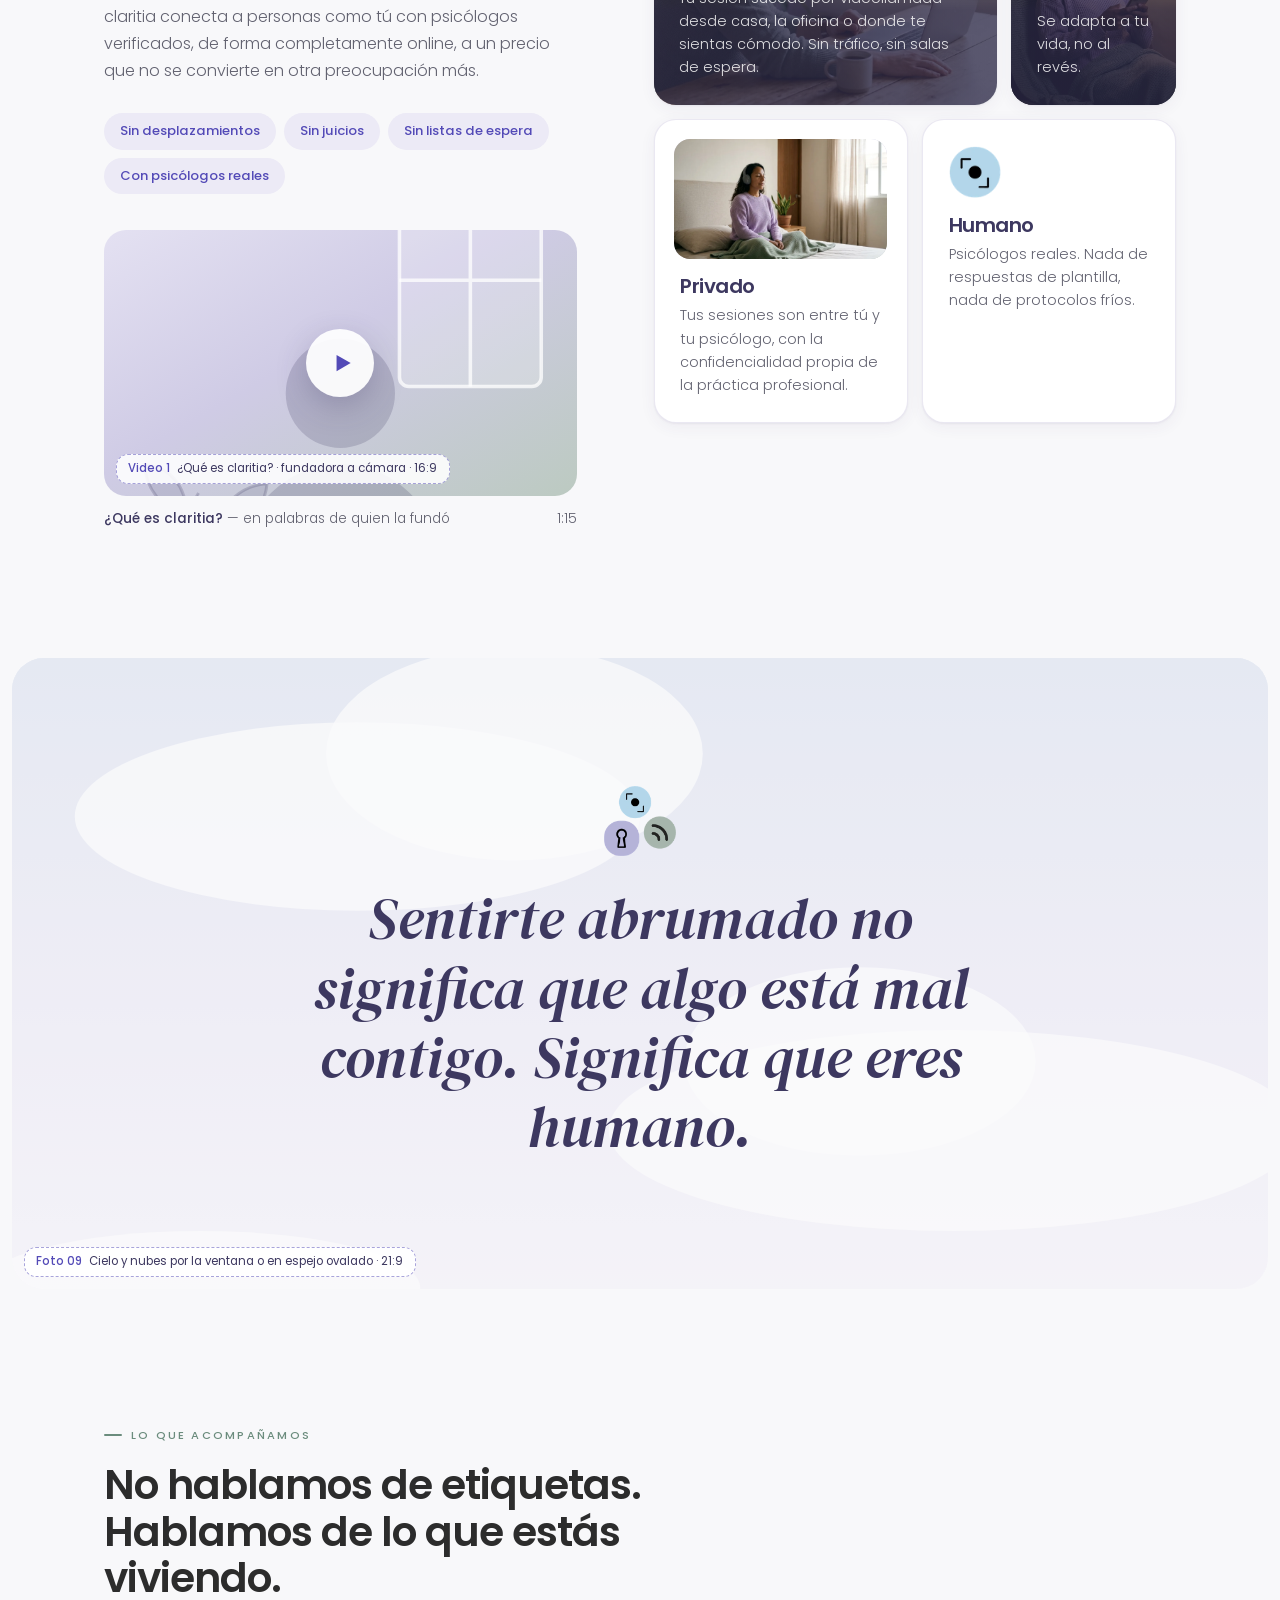
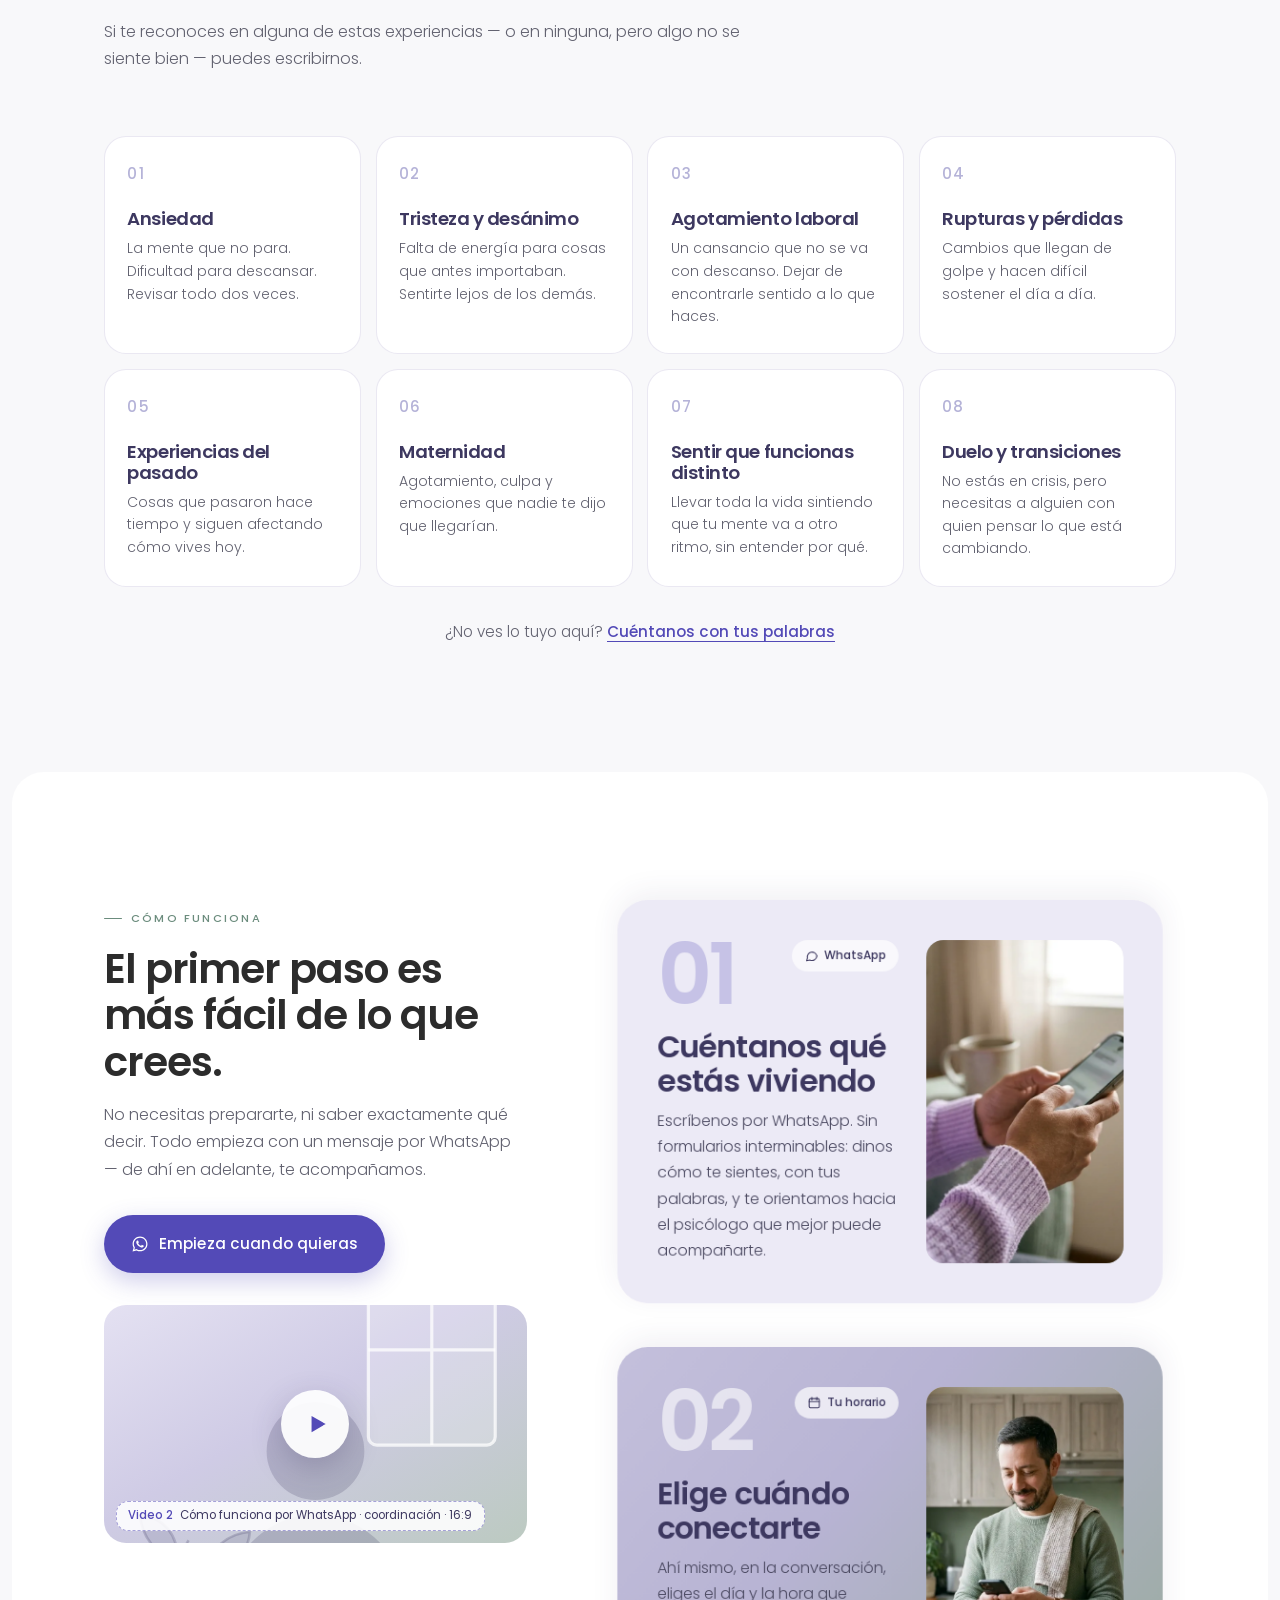
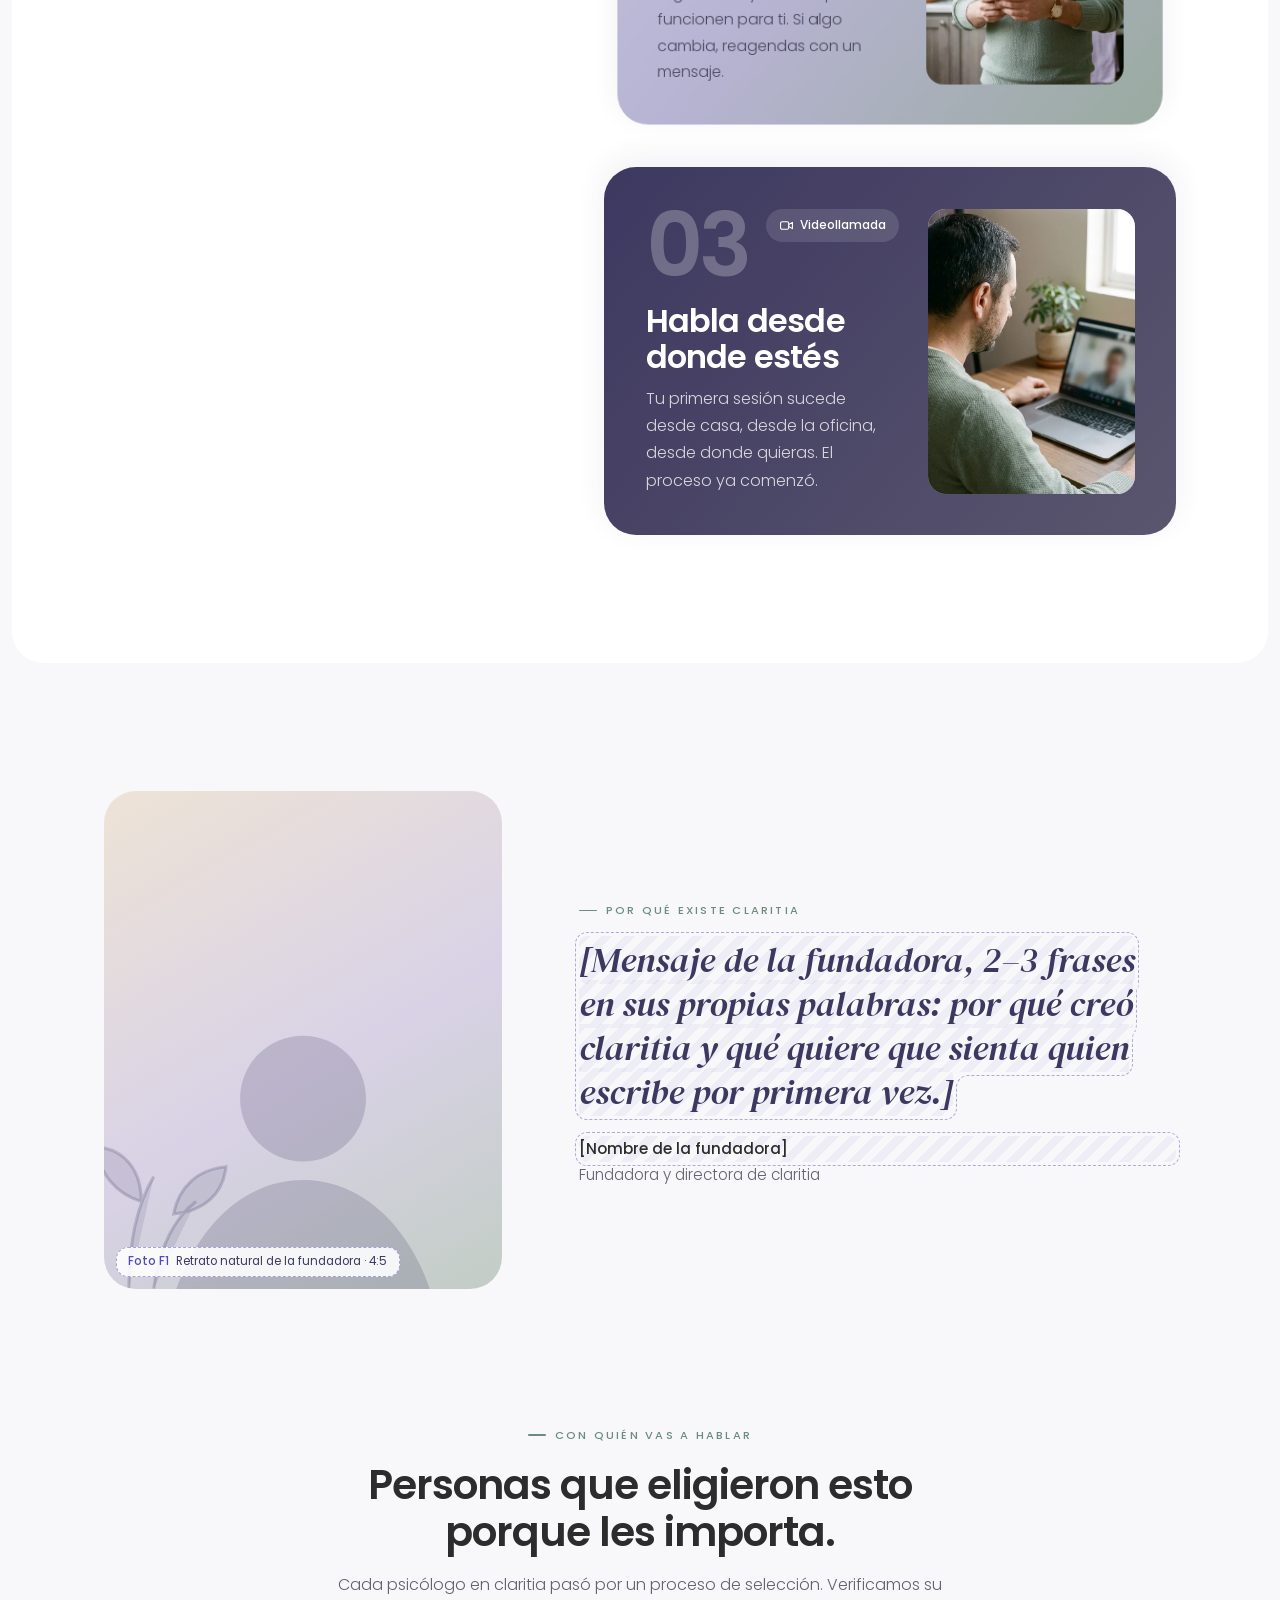
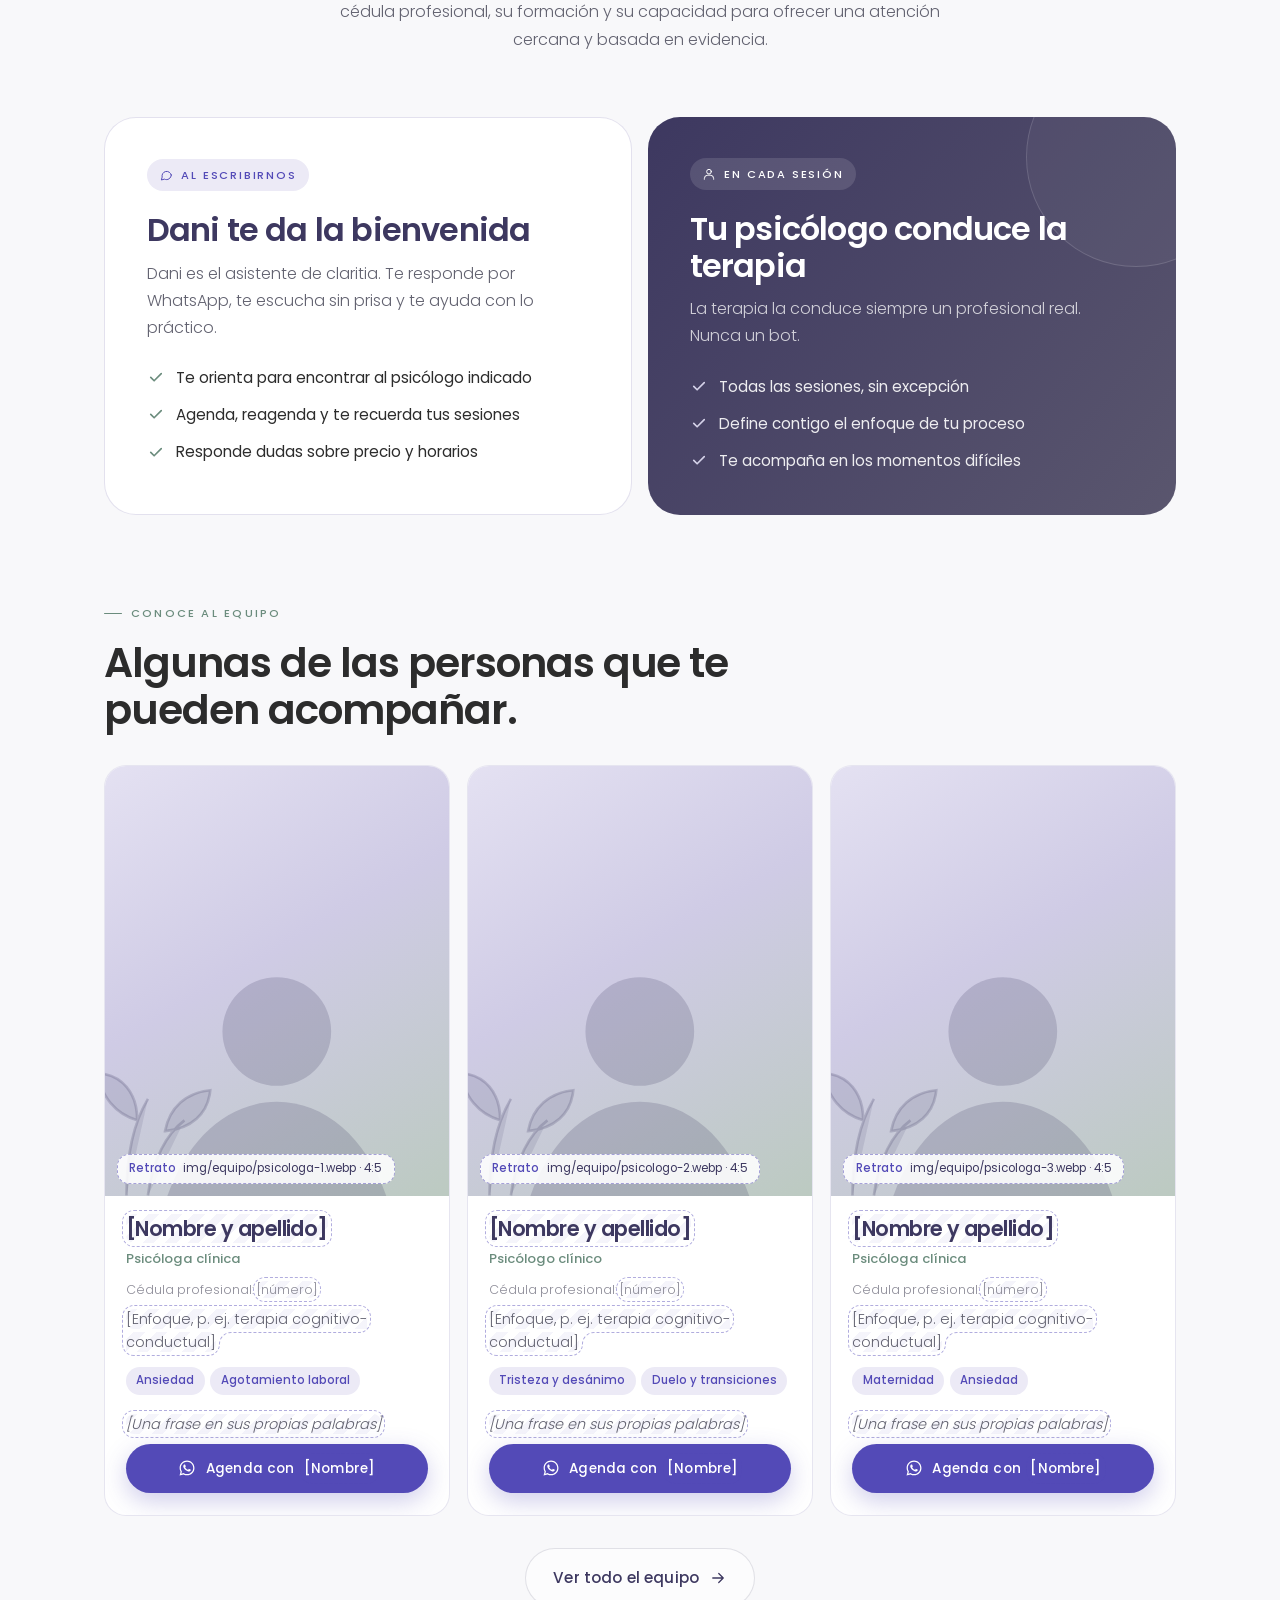
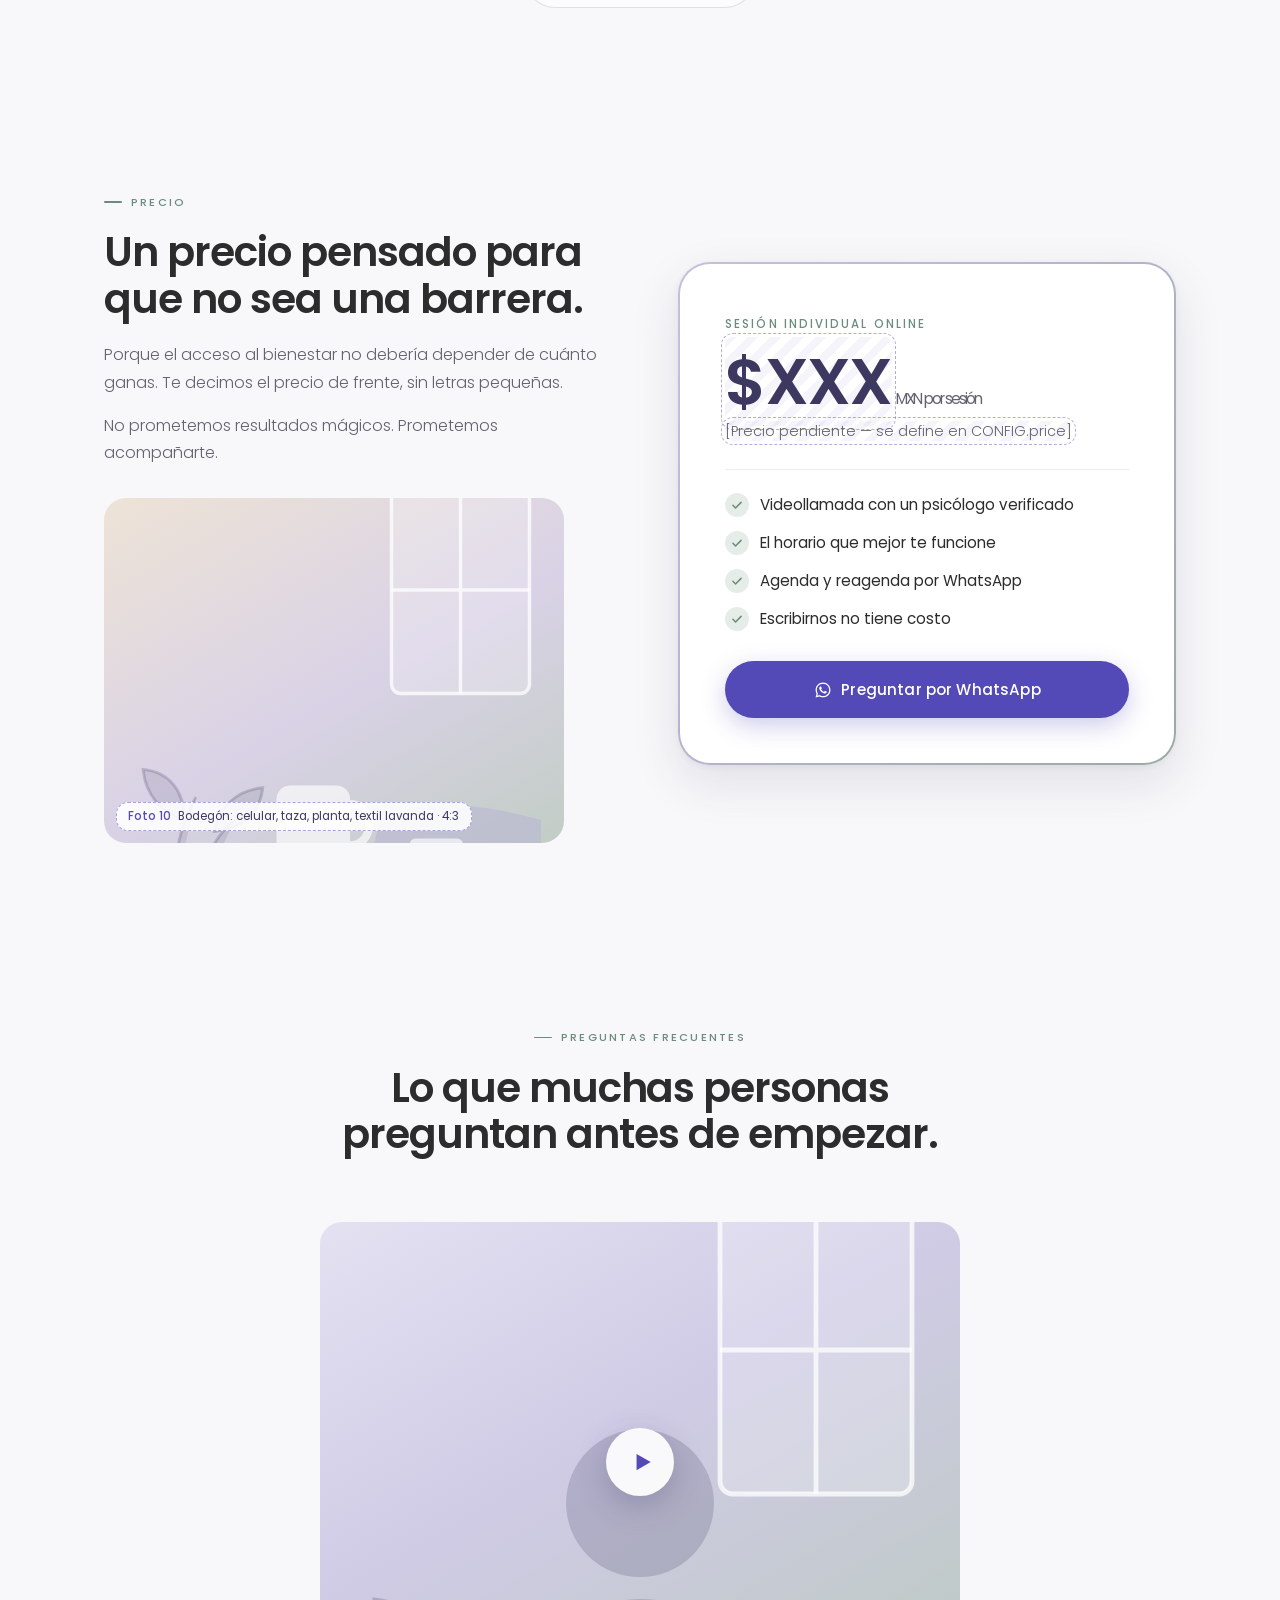
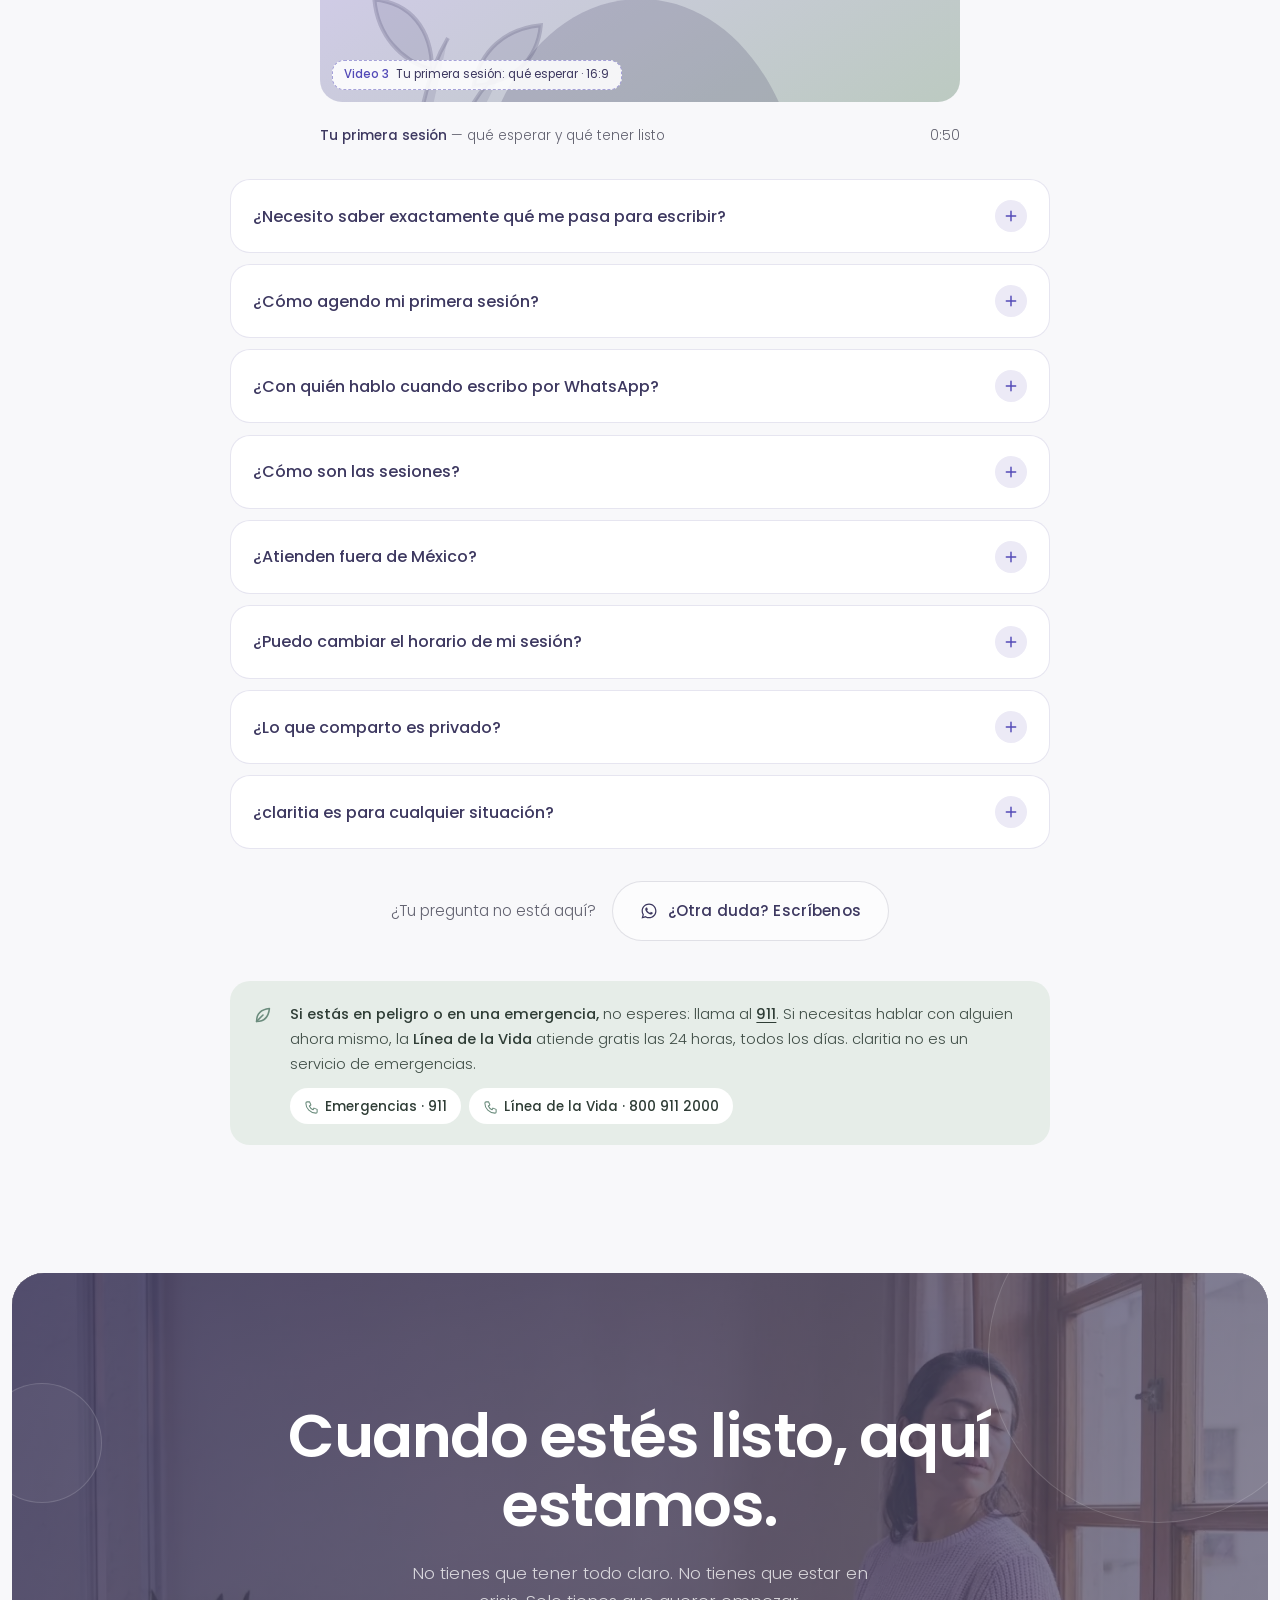
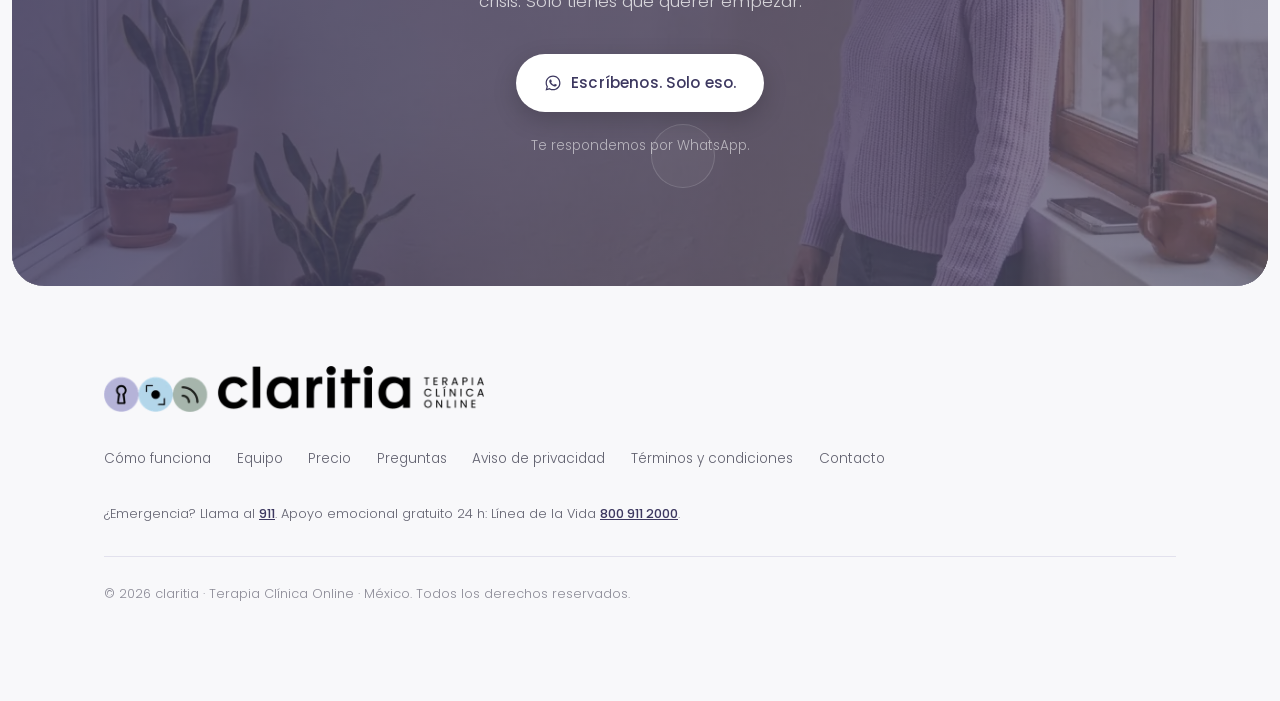
==== commit afc341d6: "Add files via upload" ====
--- a/index.html
+++ b/index.html
@@ -15,7 +15,7 @@
   <meta property="og:title" content="claritia — Terapia Clínica Online" />
   <meta property="og:description" content="No tienes que tener todo claro para empezar. Psicólogos verificados, desde tu casa. Escríbenos por WhatsApp." />
   <meta property="og:url" content="https://zuba213213.github.io/Claritiawebsite/" />
-  <meta property="og:image" content="https://zuba213213.github.io/Claritiawebsite/assets/og-claritia.jpg" />
+  <meta property="og:image" content="https://zuba213213.github.io/Claritiawebsite/assets/og-claritia.jpg?v=2" />
   <meta property="og:image:width" content="1200" />
   <meta property="og:image:height" content="630" />
   <meta property="og:image:alt" content="claritia — Terapia Clínica Online. No tienes que tener todo claro para empezar." />
@@ -23,11 +23,14 @@
   <link rel="canonical" href="https://zuba213213.github.io/Claritiawebsite/" />
 
   <meta name="theme-color" content="#F8F8FA" />
-  <link rel="icon" href="assets/favicon.svg" type="image/svg+xml" />
+  <link rel="icon" href="favicon.ico" sizes="any" />
+  <link rel="icon" href="assets/favicon-32.png" sizes="32x32" type="image/png" />
+  <link rel="icon" href="assets/favicon-48.png" sizes="48x48" type="image/png" />
   <link rel="apple-touch-icon" href="assets/apple-touch-icon.png" />
-  <link rel="preload" href="fonts/dm-serif-display-latin-400-normal.woff2" as="font" type="font/woff2" crossorigin />
+  <link rel="preload" href="fonts/poppins-latin-600-normal.woff2" as="font" type="font/woff2" crossorigin />
   <link rel="preload" href="fonts/poppins-latin-400-normal.woff2" as="font" type="font/woff2" crossorigin />
   <link rel="preload" href="fonts/poppins-latin-500-normal.woff2" as="font" type="font/woff2" crossorigin />
+  <link rel="preload" href="assets/brand/logo-horizontal.webp" as="image" />
   <link rel="stylesheet" href="assets/claritia.css" />
 </head>
 <body>
@@ -55,9 +58,8 @@
 <!-- ═══════════════════ NAV ═══════════════════ -->
 <header class="nav" id="nav">
   <div class="wrap">
-    <a href="#inicio" class="logo" aria-label="claritia, Terapia Clínica Online — inicio">
-      <span class="logo-cluster" aria-hidden="true"><span class="c1"></span><span class="c2"></span><span class="c3"></span></span>
-      <span><span class="logo-word">claritia</span><span class="logo-tag">Terapia Clínica Online</span></span>
+    <a href="#inicio" class="logo">
+      <img class="logo-img" src="assets/brand/logo-horizontal.webp" alt="claritia — Terapia Clínica Online" width="794" height="96" />
     </a>
     <ul class="nav-links">
       <li><a href="#que-es">Qué es</a></li>
@@ -110,7 +112,7 @@
         <div class="phone" aria-label="Ejemplo de cómo empieza una conversación con claritia por WhatsApp" role="img">
           <div class="phone-screen" aria-hidden="true">
             <div class="chat-top">
-              <span class="chat-avatar"><span class="logo-cluster"><span class="c1"></span><span class="c2"></span><span class="c3"></span></span></span>
+              <span class="chat-avatar"><img src="assets/brand/spheres-cluster.webp" alt="" width="26" height="25" /></span>
               <span><span class="chat-name">claritia</span><span class="chat-status" style="display:block">en línea</span></span>
             </div>
             <div class="chat-body" id="chat">
@@ -212,7 +214,7 @@
         <p>Tus sesiones son entre tú y tu psicólogo, con la confidencialidad propia de la práctica profesional.</p>
       </article>
       <article class="tile half rv d4">
-        <div class="ic-cluster"><b class="b1"><svg class="i"><use href="#heart"/></svg></b><b class="b2"></b></div>
+        <img class="tile-sphere" src="assets/brand/sphere-focus.webp" alt="" width="52" height="52" loading="lazy" />
         <h3>Humano</h3>
         <p>Psicólogos reales. Nada de respuestas de plantilla, nada de protocolos fríos.</p>
       </article>
@@ -231,7 +233,7 @@
     </figure>
     <div class="wrap">
       <div class="ic-row" aria-hidden="true">
-        <span class="logo-cluster" style="transform:scale(1.4)"><span class="c1"></span><span class="c2"></span><span class="c3"></span></span>
+        <img class="quote-spheres" src="assets/brand/spheres-cluster.webp" alt="" width="72" height="70" loading="lazy" />
       </div>
       <blockquote id="reveal">Sentirte abrumado no significa que algo está mal contigo. Significa que eres humano.</blockquote>
     </div>
@@ -521,9 +523,8 @@
 <!-- ═══════════════════ FOOTER ═══════════════════ -->
 <footer>
   <div class="wrap foot">
-    <a href="#inicio" class="logo" aria-label="claritia, Terapia Clínica Online — inicio">
-      <span class="logo-cluster" aria-hidden="true"><span class="c1"></span><span class="c2"></span><span class="c3"></span></span>
-      <span><span class="logo-word">claritia</span><span class="logo-tag">Terapia Clínica Online</span></span>
+    <a href="#inicio" class="logo">
+      <img class="logo-img" src="assets/brand/logo-horizontal.webp" alt="claritia — Terapia Clínica Online" width="794" height="96" />
     </a>
     <ul class="foot-links">
       <li><a href="#como-funciona">Cómo funciona</a></li>
--- a/assets/claritia.css
+++ b/assets/claritia.css
@@ -4,21 +4,22 @@
    Reglas: Marketing Vault 08 (Líneas que No Cruzamos)
    ═════════════════════════════════════════════════════════════ */
 /* ─── FUENTES (autoalojadas, subset latin — cubre á é í ó ú ñ ¿ ¡) ── */
-@font-face { font-family: 'DM Serif Display'; font-style: normal; font-weight: 400; font-display: swap; src: url(../fonts/dm-serif-display-latin-400-normal.woff2) format('woff2'); }
 @font-face { font-family: 'DM Serif Display'; font-style: italic; font-weight: 400; font-display: swap; src: url(../fonts/dm-serif-display-latin-400-italic.woff2) format('woff2'); }
 @font-face { font-family: 'Poppins'; font-style: normal; font-weight: 300; font-display: swap; src: url(../fonts/poppins-latin-300-normal.woff2) format('woff2'); }
 @font-face { font-family: 'Poppins'; font-style: normal; font-weight: 400; font-display: swap; src: url(../fonts/poppins-latin-400-normal.woff2) format('woff2'); }
+@font-face { font-family: 'Poppins'; font-style: normal; font-weight: 600; font-display: swap; src: url(../fonts/poppins-latin-600-normal.woff2) format('woff2'); }
 @font-face { font-family: 'Poppins'; font-style: normal; font-weight: 500; font-display: swap; src: url(../fonts/poppins-latin-500-normal.woff2) format('woff2'); }
 
 *, *::before, *::after { box-sizing: border-box; margin: 0; padding: 0; }
 
 :root {
-  --lav:        #B8B4D4;
+  --lav:        #B5B3D8;   /* esfera candado (logo) */
+  --blue:       #B3D6EA;   /* esfera enfoque (logo) */
   --lav-light:  #D4D1E8;
   --lav-xlight: #ECEAF6;
   --lav-deep:   #534AB7;
   --lav-deeper: #463EA0;
-  --sage:       #8FA89A;
+  --sage:       #A6B5AC;   /* esfera señal (logo) */
   --sage-dark:  #6B8C7D;
   --sage-light: #E6EDE8;
   --purple:     #3D3860;
@@ -51,10 +52,12 @@
 a { color: inherit; }
 :focus-visible { outline: 2.5px solid var(--lav-deep); outline-offset: 3px; border-radius: 8px; }
 
-h1, h2, h3, .serif { font-family: 'DM Serif Display', Georgia, serif; font-weight: 400; line-height: 1.12; letter-spacing: -0.01em; }
-h1 { font-size: clamp(2.4rem, 5.6vw, 4.4rem); }
-h2 { font-size: clamp(1.9rem, 3.6vw, 2.9rem); }
-h3 { font-size: clamp(1.15rem, 1.8vw, 1.4rem); }
+/* Títulos en Poppins SemiBold: misma familia geométrica que el logotipo */
+h1, h2, h3 { font-family: 'Poppins', system-ui, sans-serif; font-weight: 600; line-height: 1.14; letter-spacing: -0.025em; }
+.serif { font-family: 'DM Serif Display', Georgia, serif; font-style: italic; font-weight: 400; }
+h1 { font-size: clamp(2.2rem, 5vw, 3.9rem); }
+h2 { font-size: clamp(1.7rem, 3.2vw, 2.55rem); }
+h3 { font-size: clamp(1.05rem, 1.6vw, 1.25rem); }
 p  { font-size: 1rem; color: var(--mid); }
 em.soft { font-style: italic; color: var(--lav-deep); }
 
@@ -280,7 +283,7 @@
 .ic-cluster .b1 .i { width: 18px; height: 18px; }
 .tile.dark .ic-cluster .b1 { color: var(--white); border-color: rgba(255,255,255,.5); background: rgba(255,255,255,.1); }
 .tile.grad .ic-cluster .b1 { color: var(--purple); border-color: rgba(255,255,255,.8); background: rgba(255,255,255,.35); }
-.tile .big { font-family: 'DM Serif Display', serif; font-size: clamp(2.2rem, 4vw, 3rem); line-height: 1; color: var(--white); }
+.tile .big { font-family: 'Poppins', sans-serif; font-weight: 600; font-size: clamp(2.2rem, 4vw, 3rem); line-height: 1; color: var(--white); }
 .tile .ghost-orb { position: absolute; width: 160px; height: 160px; right: -50px; bottom: -60px; border-radius: 50%; border: 1.5px solid rgba(255,255,255,.35); background: rgba(255,255,255,.08); }
 .pills { display: flex; flex-wrap: wrap; gap: .5rem; margin-top: 1.8rem; }
 .pill { padding: .45rem 1rem; border-radius: 100px; background: var(--lav-xlight); font-size: .82rem; font-weight: 500; color: var(--lav-deep); }
@@ -309,7 +312,7 @@
 .ctx > * { position: relative; z-index: 1; }
 .ctx:hover { transform: translateY(-4px); box-shadow: var(--shadow); border-color: transparent; }
 .ctx:hover::before { opacity: .22; }
-.ctx .num { font-family: 'DM Serif Display', serif; font-size: .95rem; color: var(--lav); margin-bottom: 1.4rem; display: block; }
+.ctx .num { font-family: 'Poppins', sans-serif; font-weight: 500; letter-spacing: .08em; font-size: .95rem; color: var(--lav); margin-bottom: 1.4rem; display: block; }
 .ctx h3 { font-size: 1.15rem; color: var(--purple); margin-bottom: .45rem; }
 .ctx p { font-size: .88rem; line-height: 1.6; }
 .contexts-foot { margin-top: 2rem; text-align: center; font-size: .95rem; }
@@ -334,7 +337,7 @@
 .step:nth-child(2) { background: var(--grad); }
 .step:nth-child(3) { background: var(--grad-dark); }
 .step-top { display: flex; justify-content: space-between; align-items: flex-start; gap: 1rem; }
-.step-num { font-family: 'DM Serif Display', serif; font-size: clamp(3.5rem, 7vw, 5.5rem); line-height: .85; color: rgba(83,74,183,.25); }
+.step-num { font-family: 'Poppins', sans-serif; font-weight: 600; letter-spacing: -0.04em; font-size: clamp(3.5rem, 7vw, 5.5rem); line-height: .85; color: rgba(83,74,183,.25); }
 .step:nth-child(2) .step-num { color: rgba(255,255,255,.6); }
 .step:nth-child(3) .step-num { color: rgba(255,255,255,.25); }
 .step-badge { display: inline-flex; align-items: center; gap: .4rem; font-size: .75rem; font-weight: 500; padding: .4rem .8rem; border-radius: 100px; background: rgba(255,255,255,.7); color: var(--purple); }
@@ -378,7 +381,7 @@
 }
 .price-inner { background: var(--white); border-radius: calc(var(--radius-lg) - 2px); padding: clamp(1.8rem, 4vw, 2.8rem); position: relative; overflow: hidden; }
 .price-kicker { font-size: .72rem; font-weight: 500; letter-spacing: .18em; text-transform: uppercase; color: var(--sage-dark); }
-.price-amount { font-family: 'DM Serif Display', serif; font-size: clamp(2.6rem, 6vw, 4rem); line-height: 1; color: var(--purple); margin: .9rem 0 .3rem; }
+.price-amount { font-family: 'Poppins', sans-serif; font-weight: 600; letter-spacing: -0.03em; font-size: clamp(2.6rem, 6vw, 4rem); line-height: 1; color: var(--purple); margin: .9rem 0 .3rem; }
 .price-amount small { font-family: 'Poppins', sans-serif; font-size: .95rem; color: var(--mid); font-weight: 400; margin-left: .3rem; }
 .price-amount.ask { font-size: clamp(1.7rem, 3.6vw, 2.3rem); line-height: 1.2; }
 .price-note { font-size: .9rem; margin-bottom: 1.6rem; }
@@ -623,7 +626,7 @@
 /* ─── FUNDADORA ─────────────────────────────────────────────── */
 .founder { display: grid; grid-template-columns: .8fr 1.2fr; gap: clamp(2rem, 6vw, 5rem); align-items: center; }
 .founder .media { --ar: 4 / 5; border-radius: var(--radius-lg); }
-.founder blockquote { font-family: 'DM Serif Display', serif; font-size: clamp(1.5rem, 3vw, 2.2rem); line-height: 1.25; color: var(--purple); margin-bottom: 1.4rem; }
+.founder blockquote { font-family: 'DM Serif Display', serif; font-style: italic; font-size: clamp(1.5rem, 3vw, 2.2rem); line-height: 1.25; color: var(--purple); margin-bottom: 1.4rem; }
 .founder .sig { font-size: .95rem; color: var(--mid); }
 .founder .sig b { font-weight: 500; color: var(--charcoal); display: block; }
 .pending { background: repeating-linear-gradient(135deg, rgba(83,74,183,.06) 0 8px, transparent 8px 16px); border-radius: 8px; outline: 1px dashed rgba(83,74,183,.45); outline-offset: 3px; }
@@ -747,3 +750,17 @@
 .faq-cta p { font-size: .95rem; }
 .faq-cta .btn .i { width: 18px; height: 18px; }
 .wa-float .fab-label { white-space: nowrap; }
+
+/* ─── LOGO OFICIAL Y ESFERAS (assets/brand) ─────────────────── */
+.logo { display: inline-flex; align-items: center; }
+.logo-img { height: 42px; width: auto; display: block; }
+.nav.scrolled .logo-img { height: 38px; }
+footer .logo-img { height: 46px; }
+@media (max-width: 560px) { .logo-img, .nav.scrolled .logo-img { height: 32px; } footer .logo-img { height: 38px; } }
+.nav .logo-img { transition: height .3s; }
+.chat-avatar { background: var(--white); }
+.chat-avatar img { width: 26px; height: auto; display: block; }
+.hero-visual .chat-avatar img { width: 21px; }
+.quote-spheres { width: 72px; height: auto; display: block; }
+.tile-sphere { width: 52px; height: 52px; display: block; }
+.qr-box .qr-logo img { width: 38px; height: auto; display: block; }
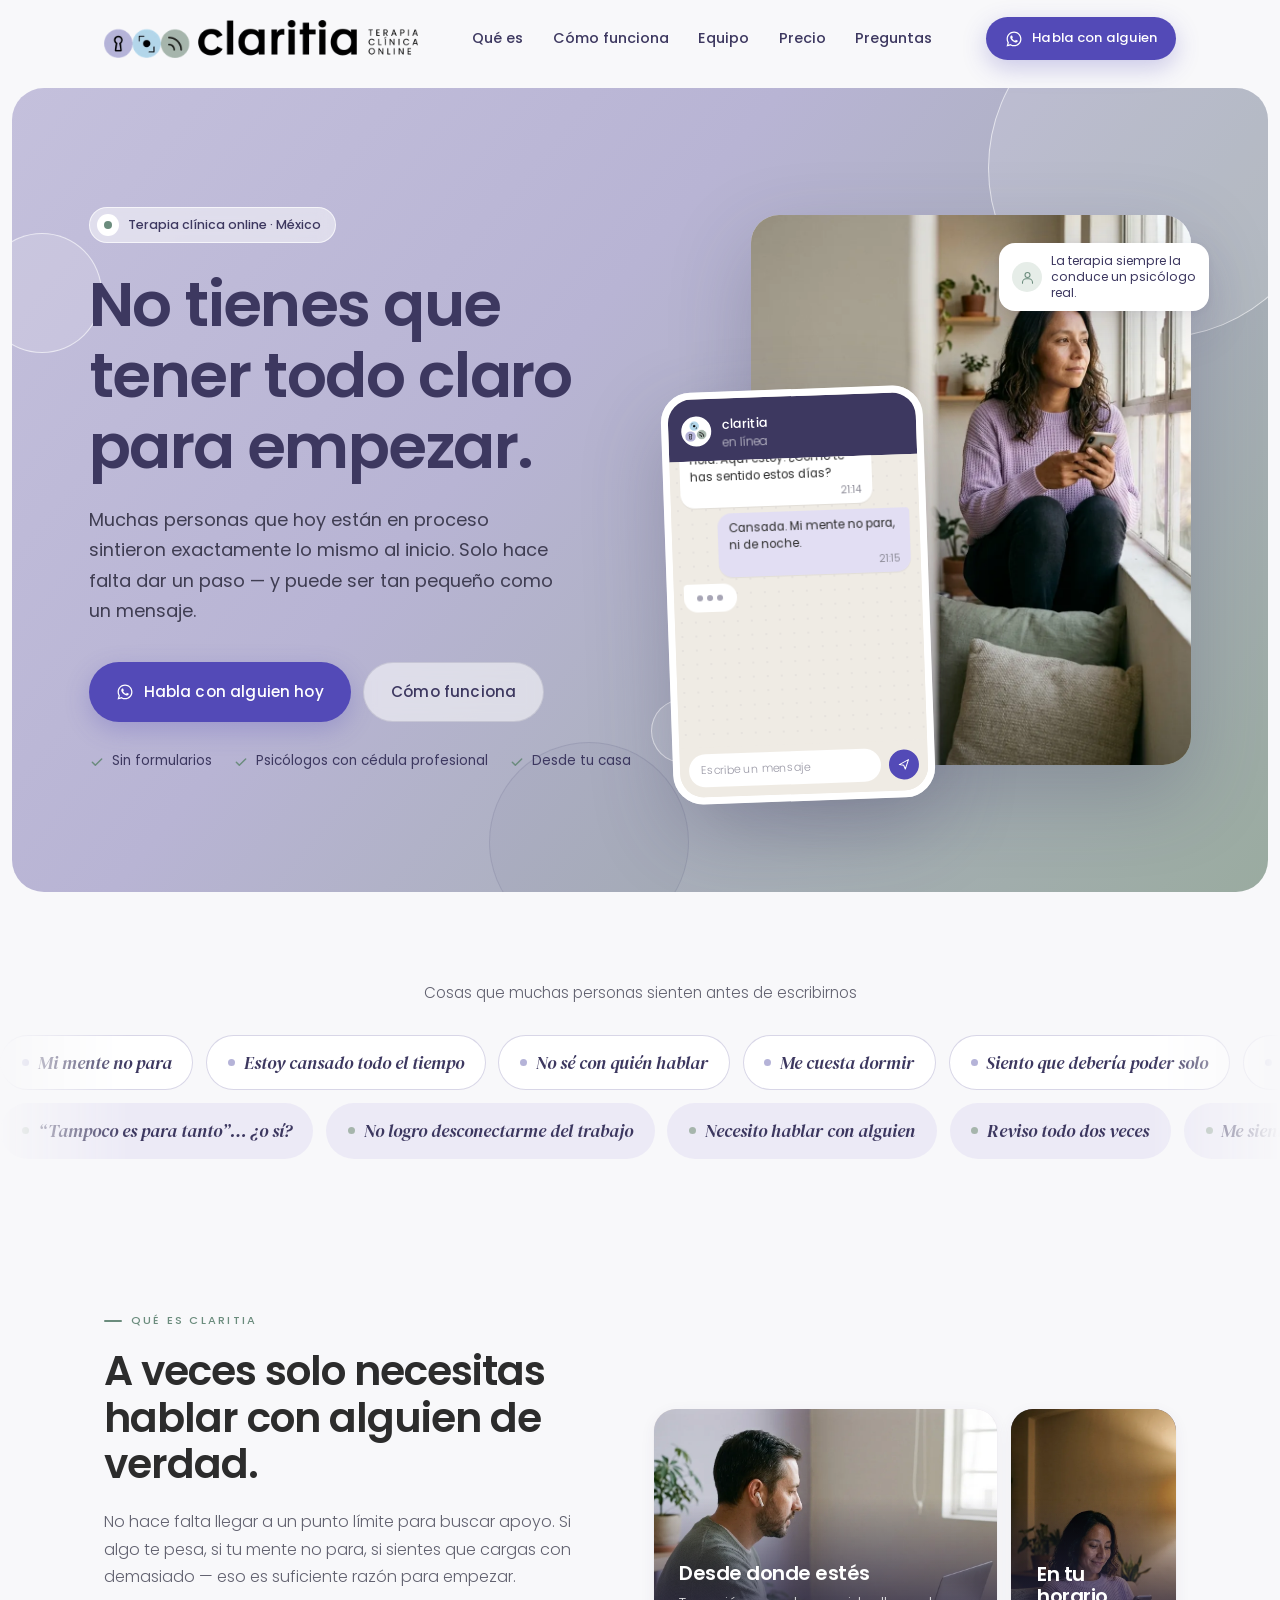
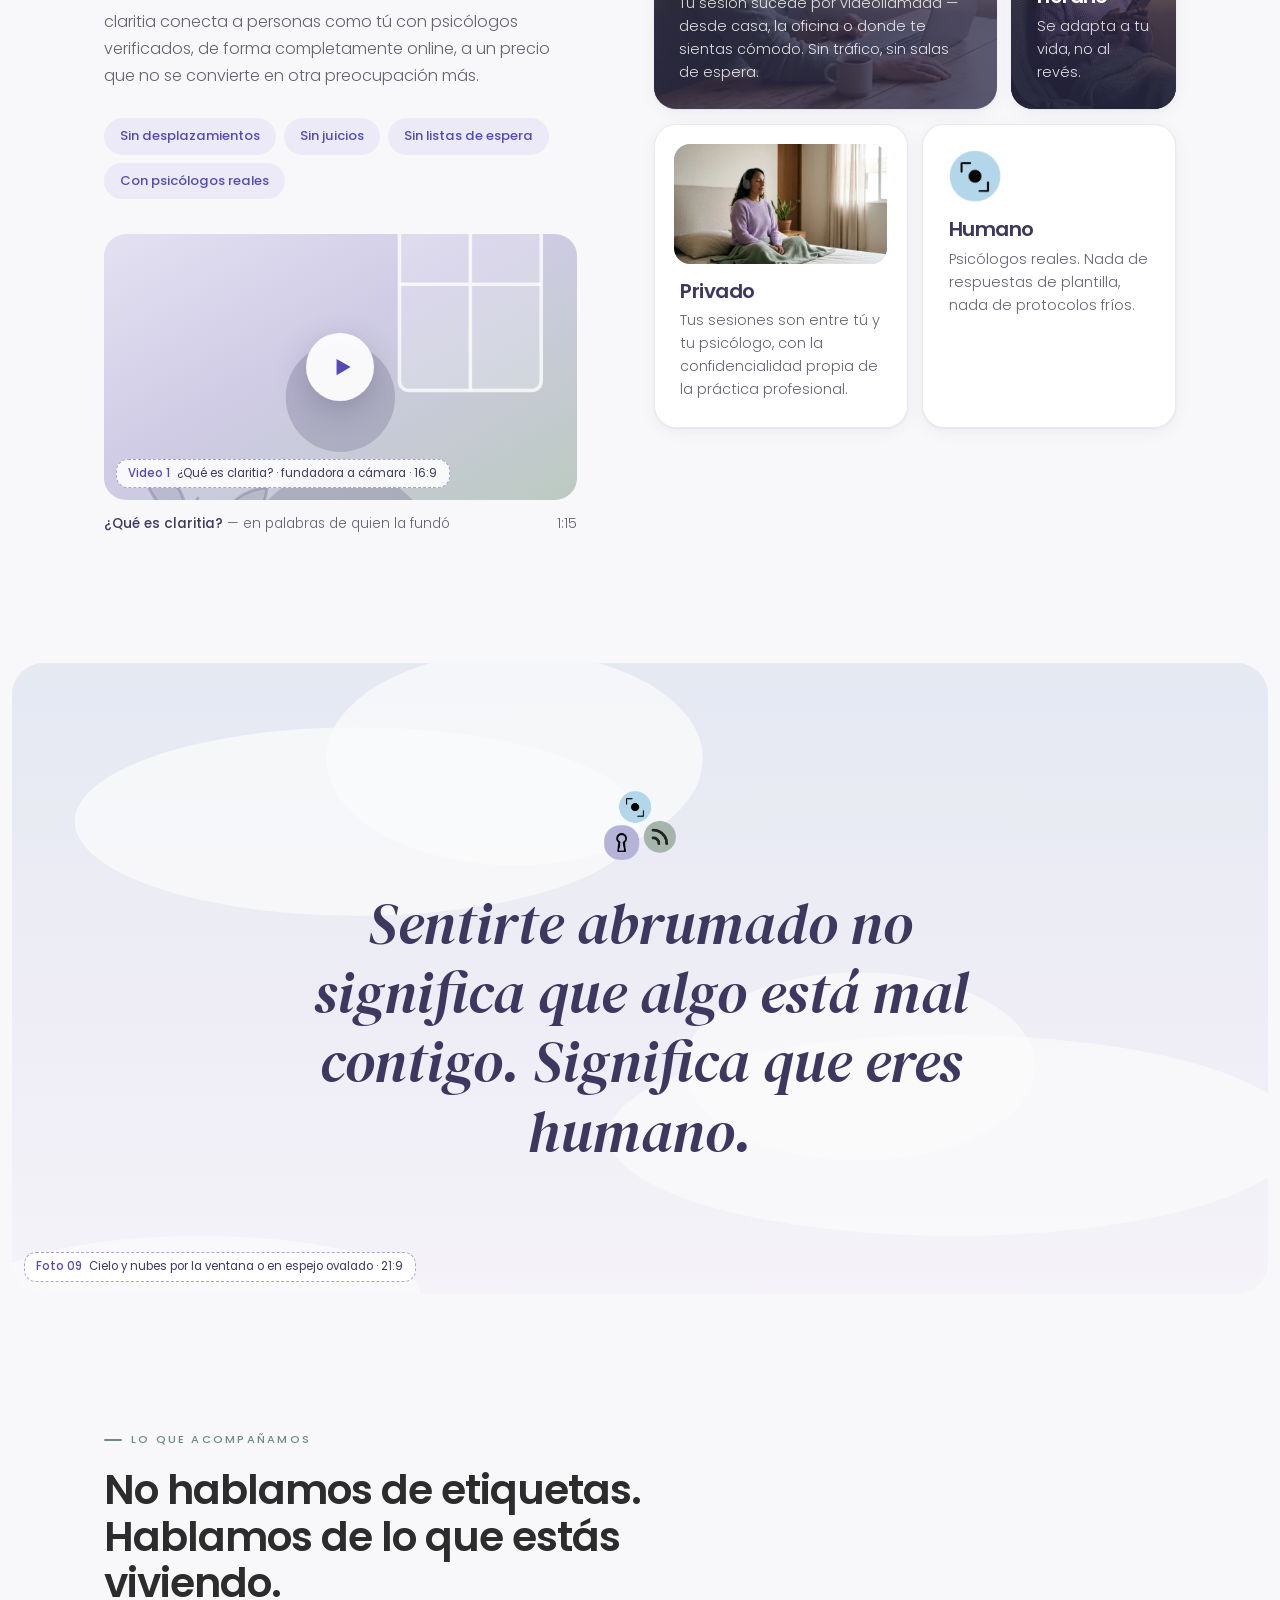
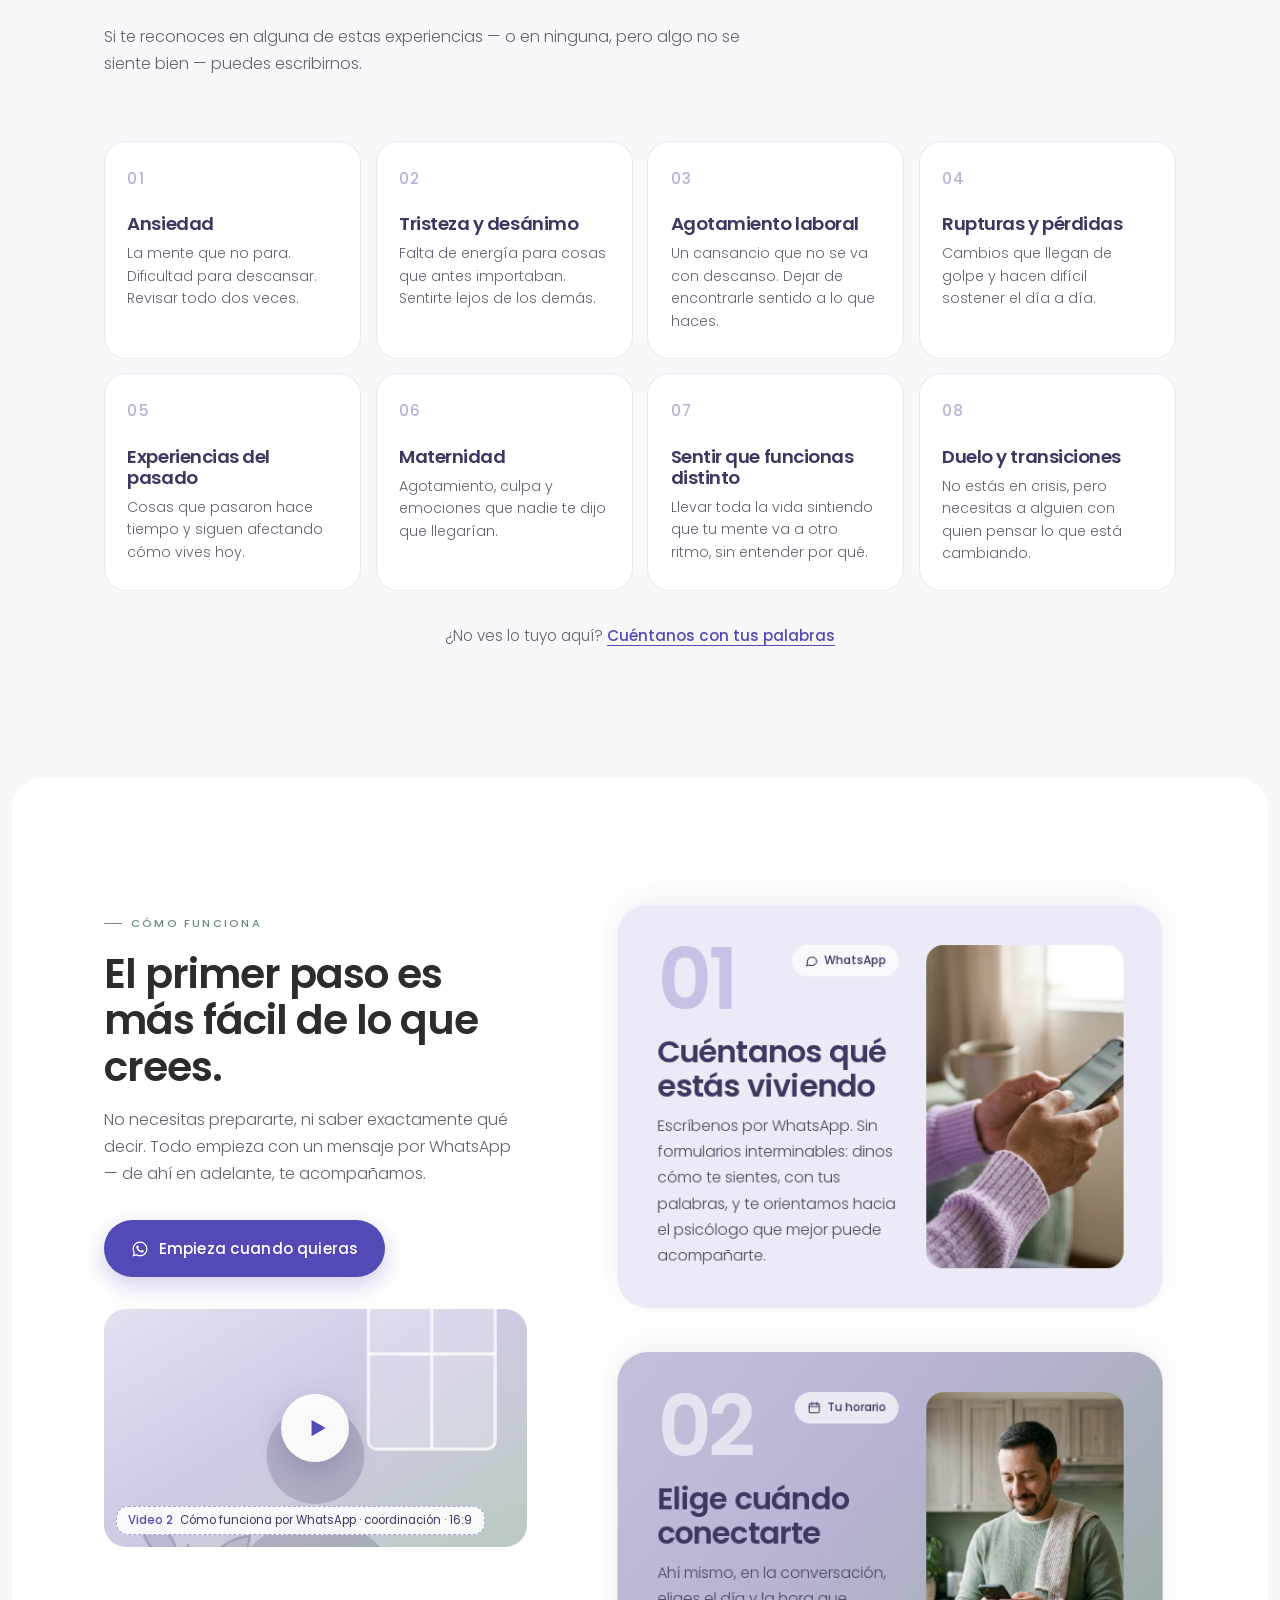
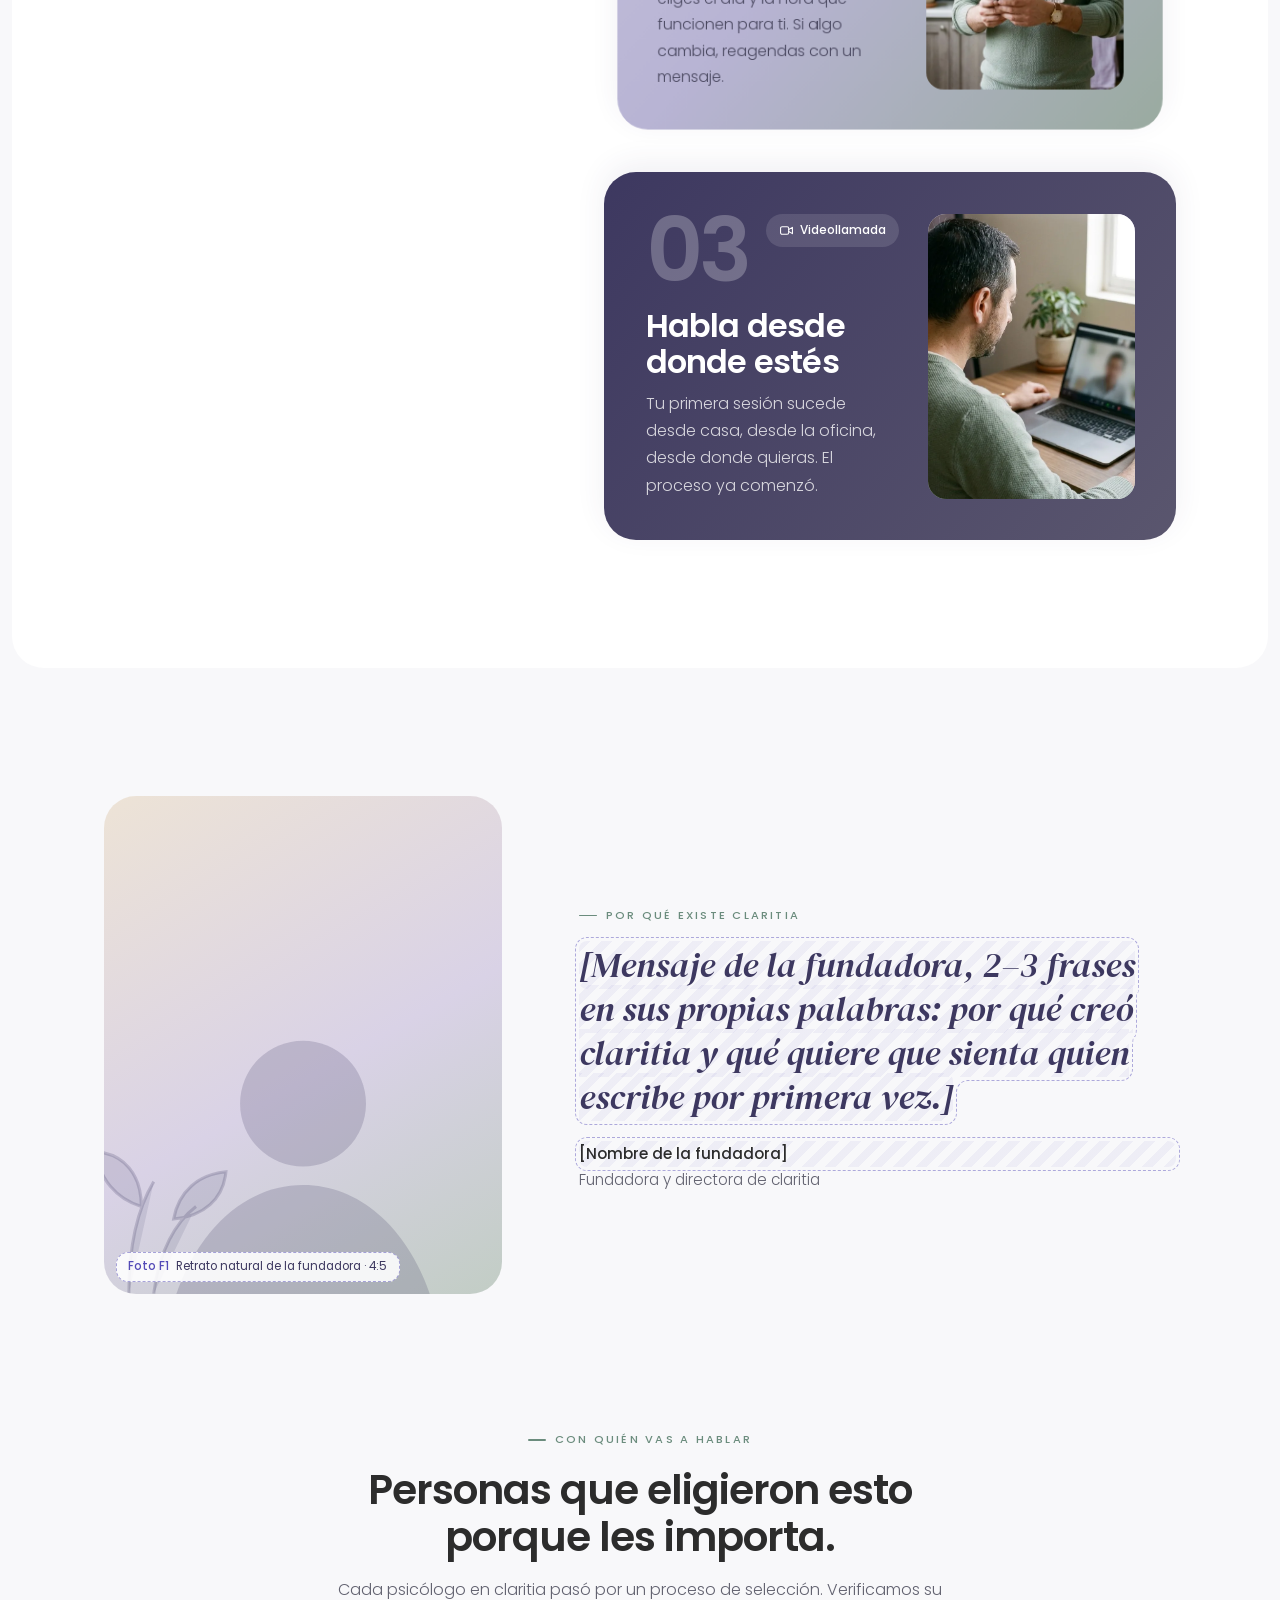
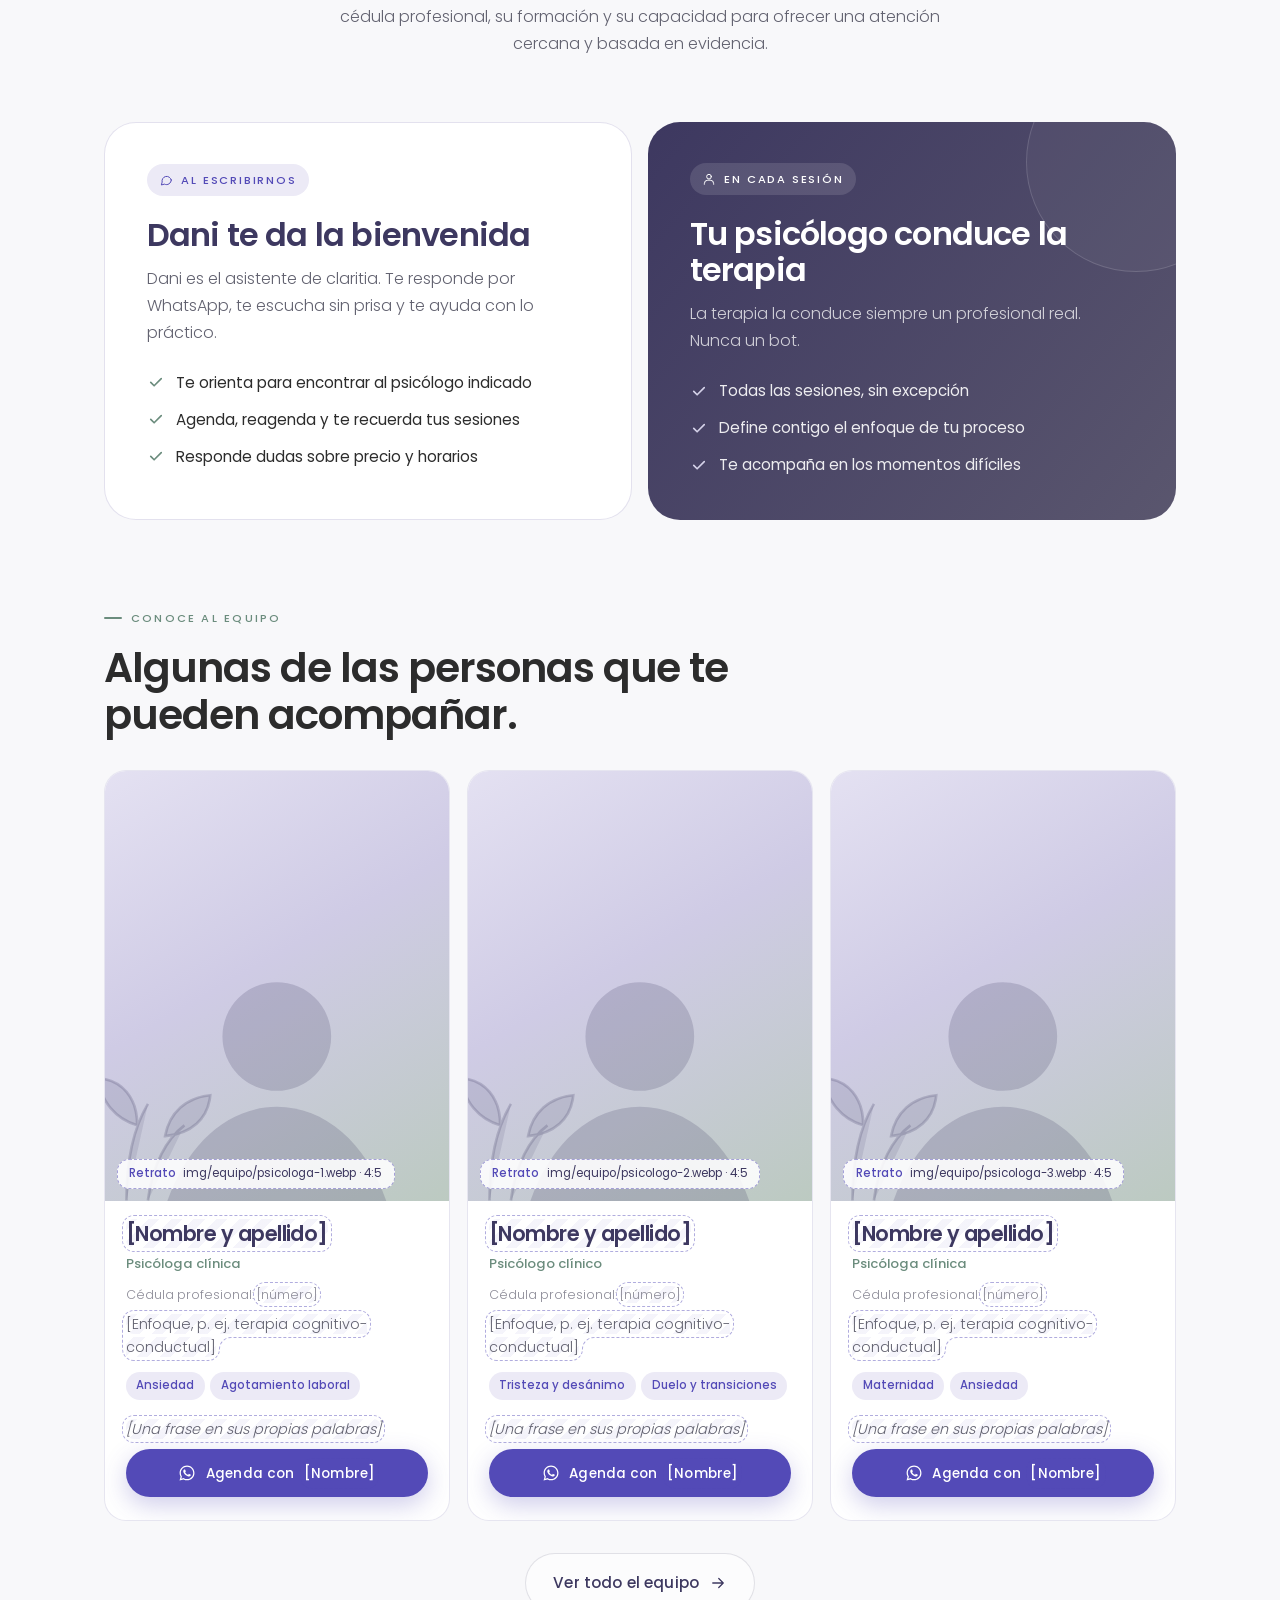
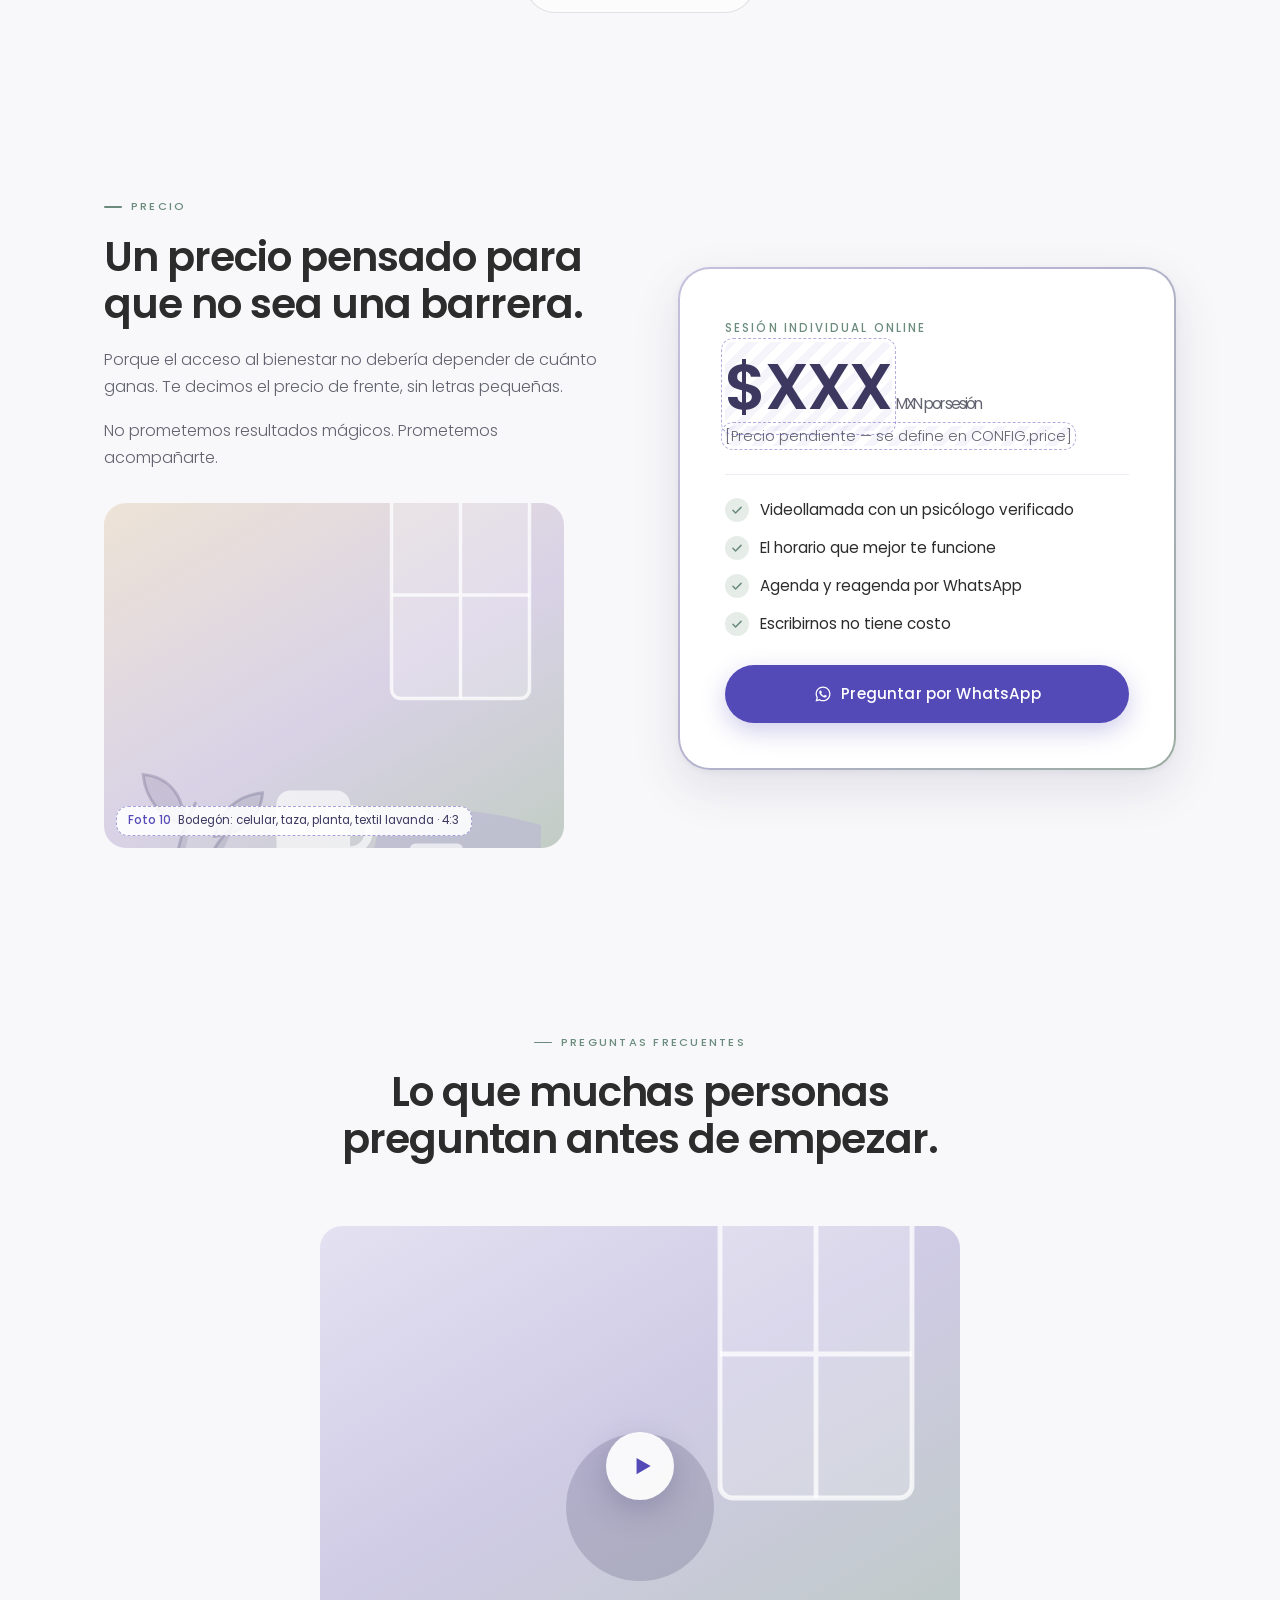
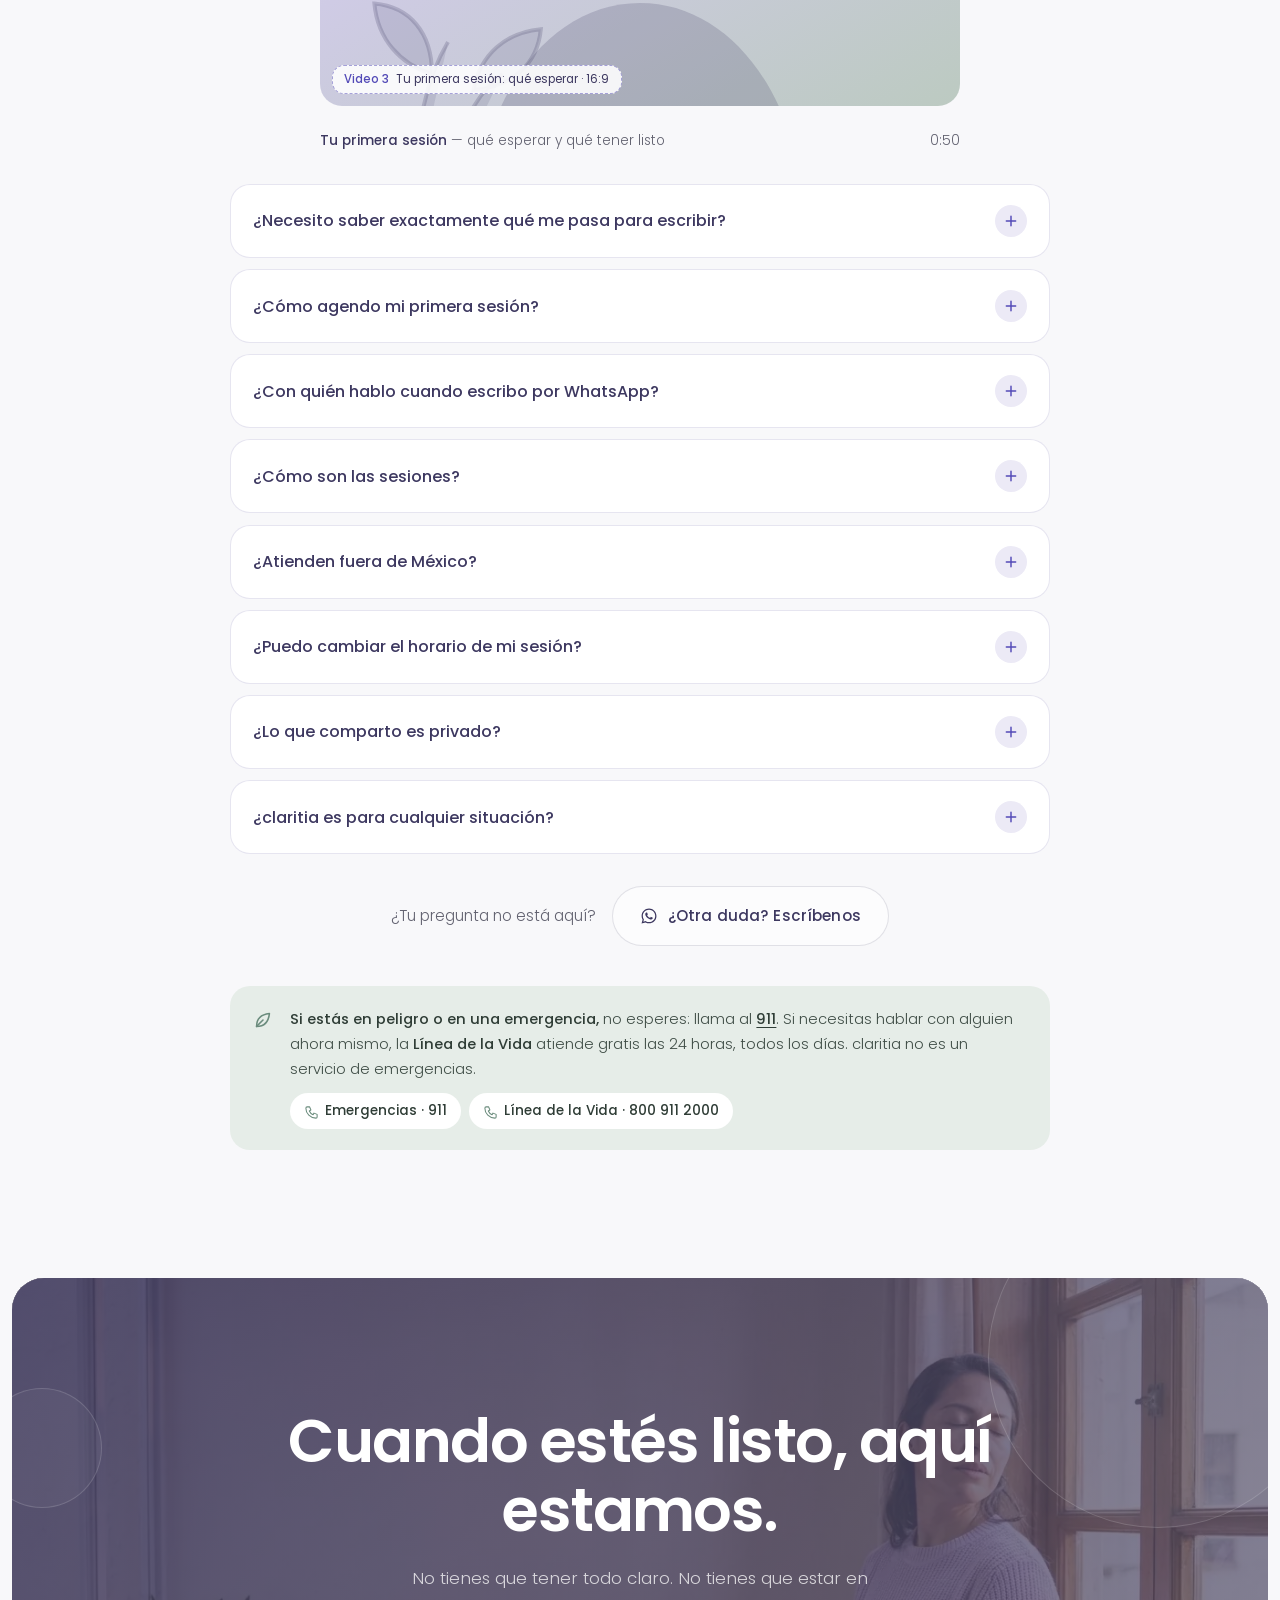
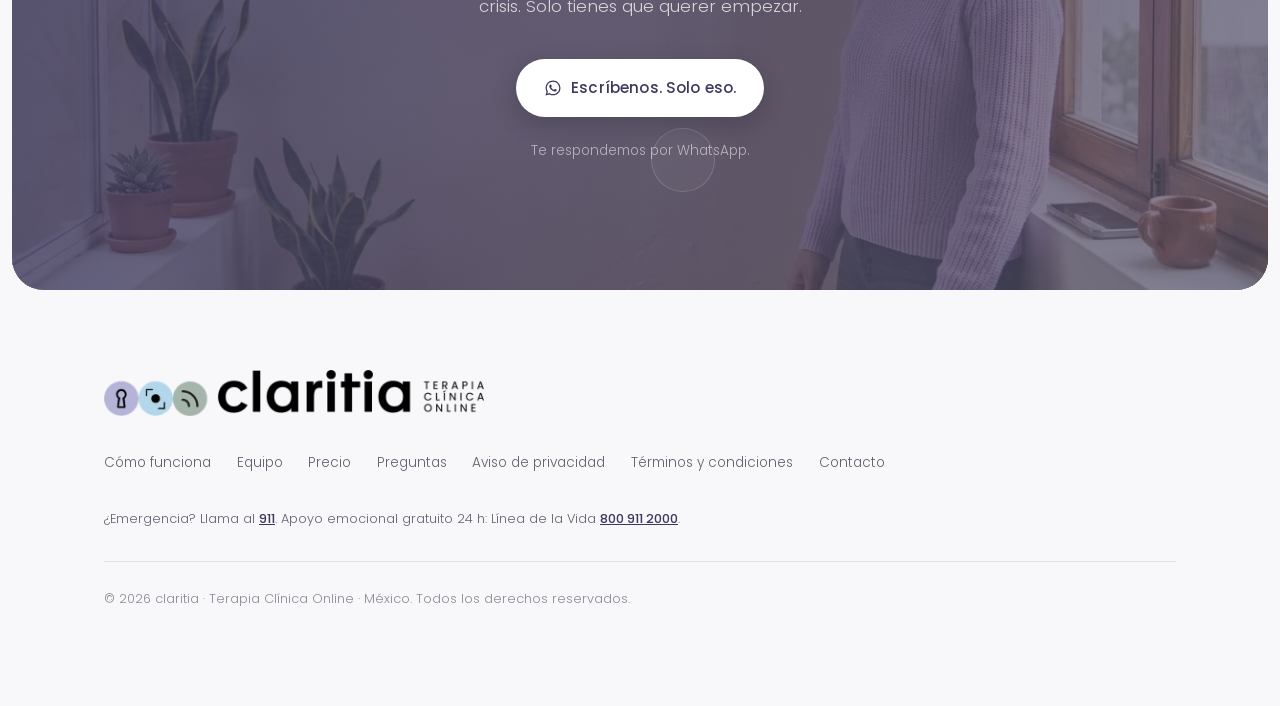
==== commit 5e32984b: "Add files via upload" ====
--- a/index.html
+++ b/index.html
@@ -56,25 +56,41 @@
 </svg>
 
 <!-- ═══════════════════ NAV ═══════════════════ -->
+<a class="skip" href="#main">Saltar al contenido</a>
 <header class="nav" id="nav">
-  <div class="wrap">
+  <div class="wrap nav-bar">
     <a href="#inicio" class="logo">
-      <img class="logo-img" src="assets/brand/logo-horizontal.webp" alt="claritia — Terapia Clínica Online" width="794" height="96" />
+      <img class="logo-img" src="assets/brand/logo-horizontal.webp" alt="claritia, Terapia Clínica Online — inicio" width="794" height="96" />
     </a>
-    <ul class="nav-links">
-      <li><a href="#que-es">Qué es</a></li>
-      <li><a href="#como-funciona">Cómo funciona</a></li>
-      <li><a href="equipo/">Equipo</a></li>
-      <li><a href="#precio">Precio</a></li>
-      <li><a href="#preguntas">Preguntas</a></li>
-    </ul>
-    <a class="btn btn-primary btn-sm" data-wa="talk" href="#" aria-label="Habla con alguien por WhatsApp">
-      <svg class="i i-wa"><use href="#wa"/></svg><span>Habla con alguien</span>
-    </a>
+    <nav class="nav-links" aria-label="Principal">
+      <a href="#que-es">Qué es</a>
+      <a href="#como-funciona">Cómo funciona</a>
+      <a href="equipo/">Equipo</a>
+      <a href="#precio">Precio</a>
+      <a href="#preguntas">Preguntas</a>
+    </nav>
+    <div class="nav-actions">
+      <a class="btn btn-primary btn-sm nav-cta" data-wa="talk" href="#" aria-label="Habla con alguien por WhatsApp">
+        <svg class="i i-wa" aria-hidden="true"><use href="#wa"/></svg><span>Habla con alguien</span>
+      </a>
+      <button class="nav-toggle" type="button" aria-expanded="false" aria-controls="nav-menu" aria-label="Abrir menú">
+        <span></span><span></span>
+      </button>
+    </div>
+  </div>
+  <div class="nav-menu" id="nav-menu" hidden>
+    <nav aria-label="Menú">
+      <a class="m" href="#que-es">Qué es<svg class="i" aria-hidden="true"><use href="#arrow"/></svg></a>
+      <a class="m" href="#como-funciona">Cómo funciona<svg class="i" aria-hidden="true"><use href="#arrow"/></svg></a>
+      <a class="m" href="equipo/">Equipo<svg class="i" aria-hidden="true"><use href="#arrow"/></svg></a>
+      <a class="m" href="#precio">Precio<svg class="i" aria-hidden="true"><use href="#arrow"/></svg></a>
+      <a class="m" href="#preguntas">Preguntas<svg class="i" aria-hidden="true"><use href="#arrow"/></svg></a>
+    </nav>
+    <a class="btn btn-primary" data-wa="talk" href="#"><svg class="i i-wa" aria-hidden="true"><use href="#wa"/></svg>Habla con alguien por WhatsApp</a>
   </div>
 </header>
 
-<main>
+<main id="main">
 
 <!-- ═══════════════════ HERO ═══════════════════ -->
 <section class="hero" id="inicio">
--- a/assets/claritia.css
+++ b/assets/claritia.css
@@ -120,18 +120,7 @@
 .btn .i { width: 18px; height: 18px; }
 .btn-row { display: flex; flex-wrap: wrap; gap: .75rem; }
 
-/* ─── NAV ───────────────────────────────────────────────────── */
-.nav {
-  position: fixed; top: 0; left: 0; right: 0; z-index: 50;
-  padding: .85rem 0;
-  transition: background .3s, box-shadow .3s, padding .3s;
-}
-.nav.scrolled { background: rgba(248,248,250,.82); backdrop-filter: blur(14px) saturate(1.4); -webkit-backdrop-filter: blur(14px) saturate(1.4); box-shadow: 0 1px 0 rgba(61,56,96,.08); padding: .55rem 0; }
-.nav .wrap { display: flex; align-items: center; justify-content: space-between; gap: 1rem; }
-.nav-links { display: flex; gap: .3rem; list-style: none; }
-.nav-links a { font-size: .85rem; font-weight: 400; color: var(--purple); text-decoration: none; padding: .5rem .85rem; border-radius: 100px; transition: background .2s; }
-.nav-links a:hover { background: rgba(83,74,183,.08); }
-@media (max-width: 860px) { .nav-links { display: none; } }
+/* ─── NAV (ver bloque "NAVEGACIÓN v4" al final) ───────────── */
 
 /* ─── HERO ──────────────────────────────────────────────────── */
 .hero { padding: 5.2rem .75rem 0; }
@@ -754,13 +743,91 @@
 /* ─── LOGO OFICIAL Y ESFERAS (assets/brand) ─────────────────── */
 .logo { display: inline-flex; align-items: center; }
 .logo-img { height: 42px; width: auto; display: block; }
-.nav.scrolled .logo-img { height: 38px; }
 footer .logo-img { height: 46px; }
-@media (max-width: 560px) { .logo-img, .nav.scrolled .logo-img { height: 32px; } footer .logo-img { height: 38px; } }
-.nav .logo-img { transition: height .3s; }
+@media (max-width: 560px) { footer .logo-img { height: 38px; } }
 .chat-avatar { background: var(--white); }
 .chat-avatar img { width: 26px; height: auto; display: block; }
 .hero-visual .chat-avatar img { width: 21px; }
 .quote-spheres { width: 72px; height: auto; display: block; }
 .tile-sphere { width: 52px; height: 52px; display: block; }
 .qr-box .qr-logo img { width: 38px; height: auto; display: block; }
+
+/* ═════════════════════════════════════════════════════════════
+   NAVEGACIÓN v4 — barra sólida de altura fija, menú en tablet/celular
+   ═════════════════════════════════════════════════════════════ */
+:root { --nav-h: 78px; }
+@media (max-width: 1199px) { :root { --nav-h: 70px; } }
+@media (max-width: 560px)  { :root { --nav-h: 62px; } }
+
+.skip { position: absolute; left: -9999px; top: 10px; z-index: 100; background: var(--white); color: var(--purple); padding: .6rem 1rem; border-radius: 10px; box-shadow: var(--shadow); font-weight: 500; }
+.skip:focus { left: 12px; }
+
+.nav {
+  position: fixed; top: 0; left: 0; right: 0; z-index: 50;
+  height: var(--nav-h); padding: 0;
+  background: var(--bg);                       /* sólida: el hero nunca se ve detrás del logo */
+  border-bottom: 1px solid transparent;
+  transition: box-shadow .25s, border-color .25s;
+}
+.nav.scrolled { padding: 0; background: var(--bg); backdrop-filter: none; -webkit-backdrop-filter: none;
+  border-bottom-color: rgba(61,56,96,.08); box-shadow: 0 8px 24px rgba(61,56,96,.06); }
+.nav-bar { height: 100%; display: flex; align-items: center; gap: 1.25rem; }
+.nav .logo { flex-shrink: 0; display: flex; align-items: center; }
+.nav .logo-img { height: 38px; width: auto; }
+
+.nav-links { display: flex; align-items: center; gap: .15rem; margin: 0 auto; }
+.nav-links a {
+  font-size: .9rem; font-weight: 500; color: var(--purple); text-decoration: none; white-space: nowrap;
+  padding: .55rem .85rem; border-radius: 100px; transition: background .2s, color .2s;
+}
+.nav-links a:hover { background: rgba(83,74,183,.07); }
+.nav-links a[aria-current] { color: var(--lav-deep); background: var(--lav-xlight); }
+
+.nav-actions { display: flex; align-items: center; gap: .5rem; flex-shrink: 0; }
+.nav-cta { white-space: nowrap; }
+
+.nav-toggle {
+  display: none; width: 44px; height: 44px; border-radius: 50%; cursor: pointer;
+  border: 1px solid rgba(61,56,96,.14); background: var(--white);
+  flex-direction: column; align-items: center; justify-content: center; gap: 5px;
+}
+.nav-toggle span { display: block; width: 18px; height: 2px; border-radius: 2px; background: var(--purple); transition: transform .3s var(--ease); }
+.nav-toggle[aria-expanded="true"] span:first-child { transform: translateY(3.5px) rotate(45deg); }
+.nav-toggle[aria-expanded="true"] span:last-child  { transform: translateY(-3.5px) rotate(-45deg); }
+
+.nav-menu {
+  position: absolute; top: 100%; left: 0; right: 0;
+  background: var(--bg); border-bottom: 1px solid rgba(61,56,96,.08);
+  box-shadow: 0 24px 40px rgba(61,56,96,.12);
+  padding: .5rem var(--gutter) 1.5rem;
+  max-height: calc(100svh - var(--nav-h)); overflow-y: auto;
+}
+.nav-menu[hidden] { display: none; }
+.nav-menu nav { display: grid; max-width: 1200px; margin: 0 auto; }
+.nav-menu a.m {
+  display: flex; align-items: center; justify-content: space-between;
+  padding: 1rem .25rem; border-bottom: 1px solid var(--lav-xlight);
+  font-size: 1.05rem; font-weight: 500; color: var(--purple); text-decoration: none;
+}
+.nav-menu a.m .i { width: 18px; height: 18px; color: var(--lav); }
+.nav-menu a.m[aria-current] { color: var(--lav-deep); }
+.nav-menu > .btn { display: flex; width: 100%; max-width: 1200px; margin: 1.1rem auto 0; }
+
+/* Tablet y celular: enlaces en el menú */
+@media (max-width: 1199px) {
+  .nav-links { display: none; }
+  .nav-toggle { display: flex; }
+  .nav-actions { margin-left: auto; }
+  .nav .logo-img { height: 34px; }
+}
+@media (min-width: 1200px) { .nav-menu { display: none !important; } }
+@media (max-width: 560px) {
+  .nav .logo-img { height: 28px; }
+  .nav-cta { width: 44px; height: 44px; padding: 0; }
+  .nav-cta span { display: none; }
+}
+
+/* El contenido siempre empieza debajo de la barra */
+.hero { padding-top: calc(var(--nav-h) + 10px); }
+.page-hero { padding-top: calc(var(--nav-h) + 2.75rem); }
+html { scroll-padding-top: calc(var(--nav-h) + 12px); }
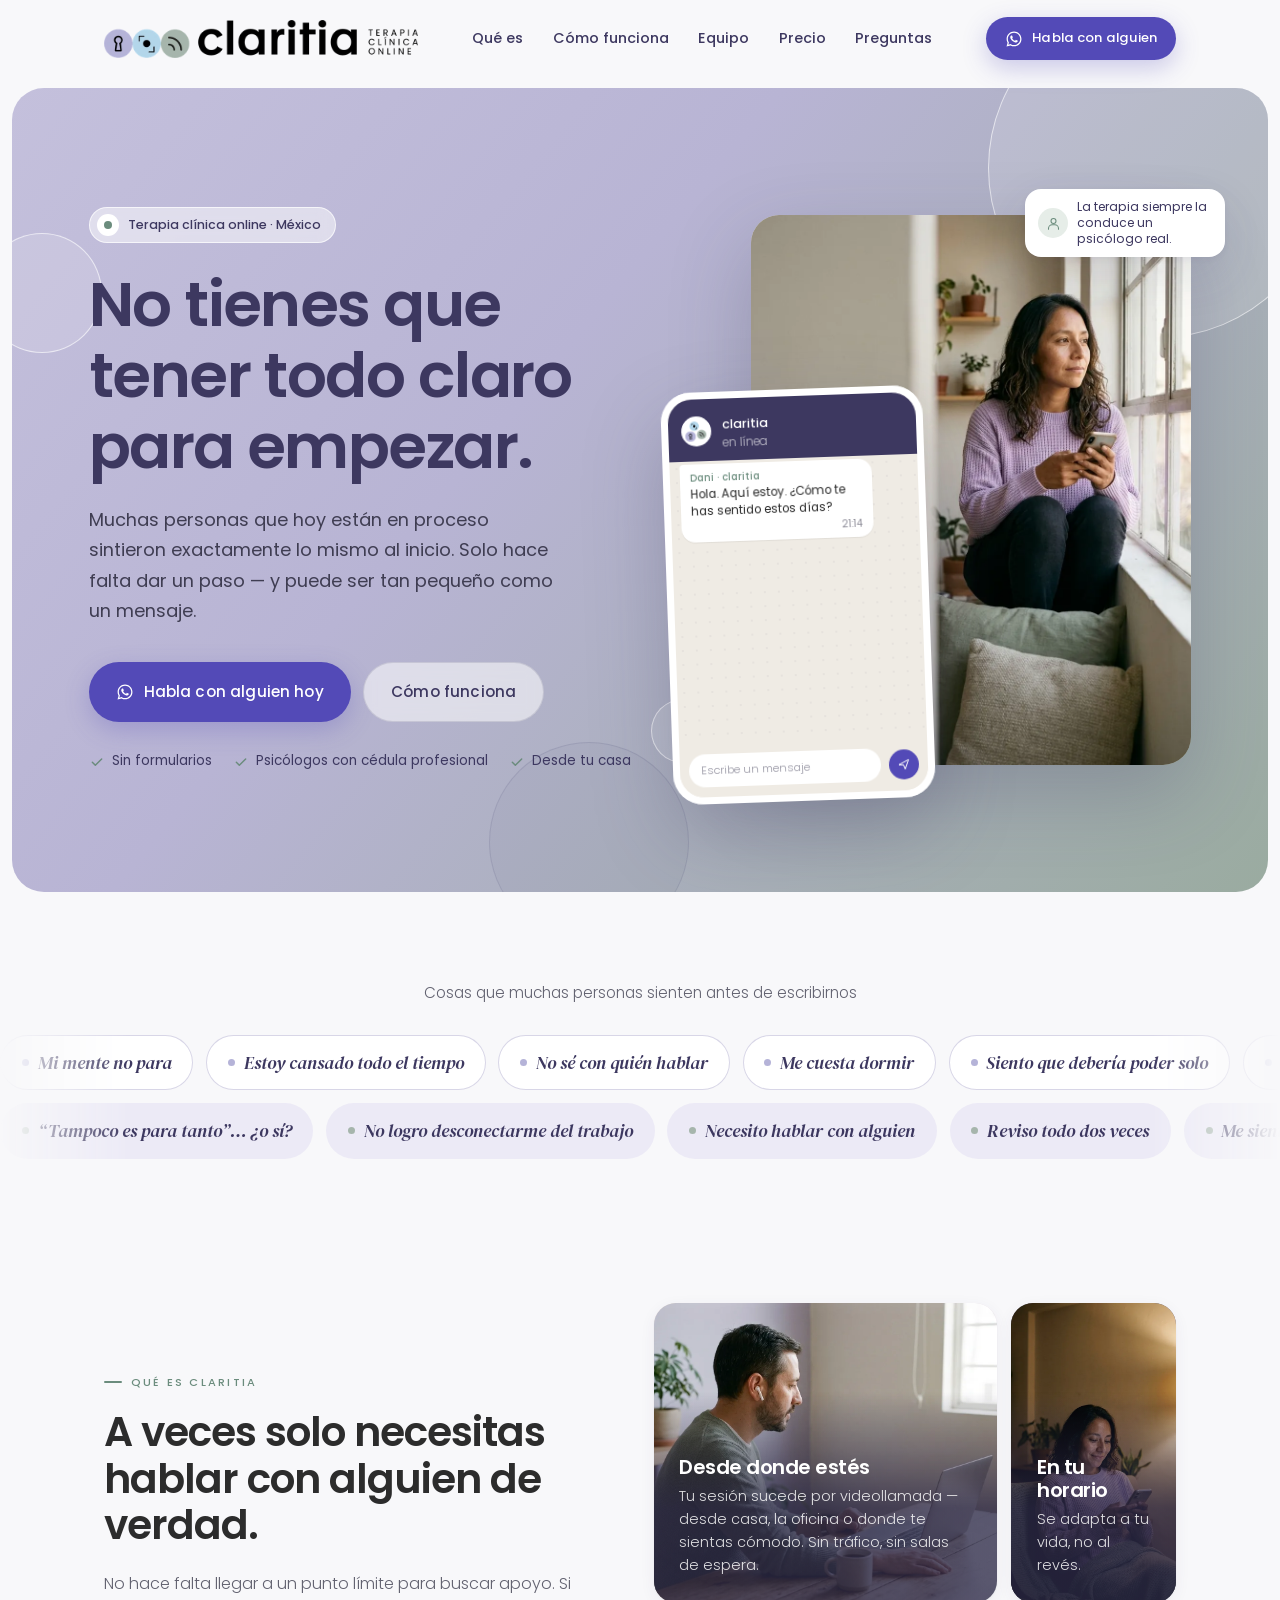
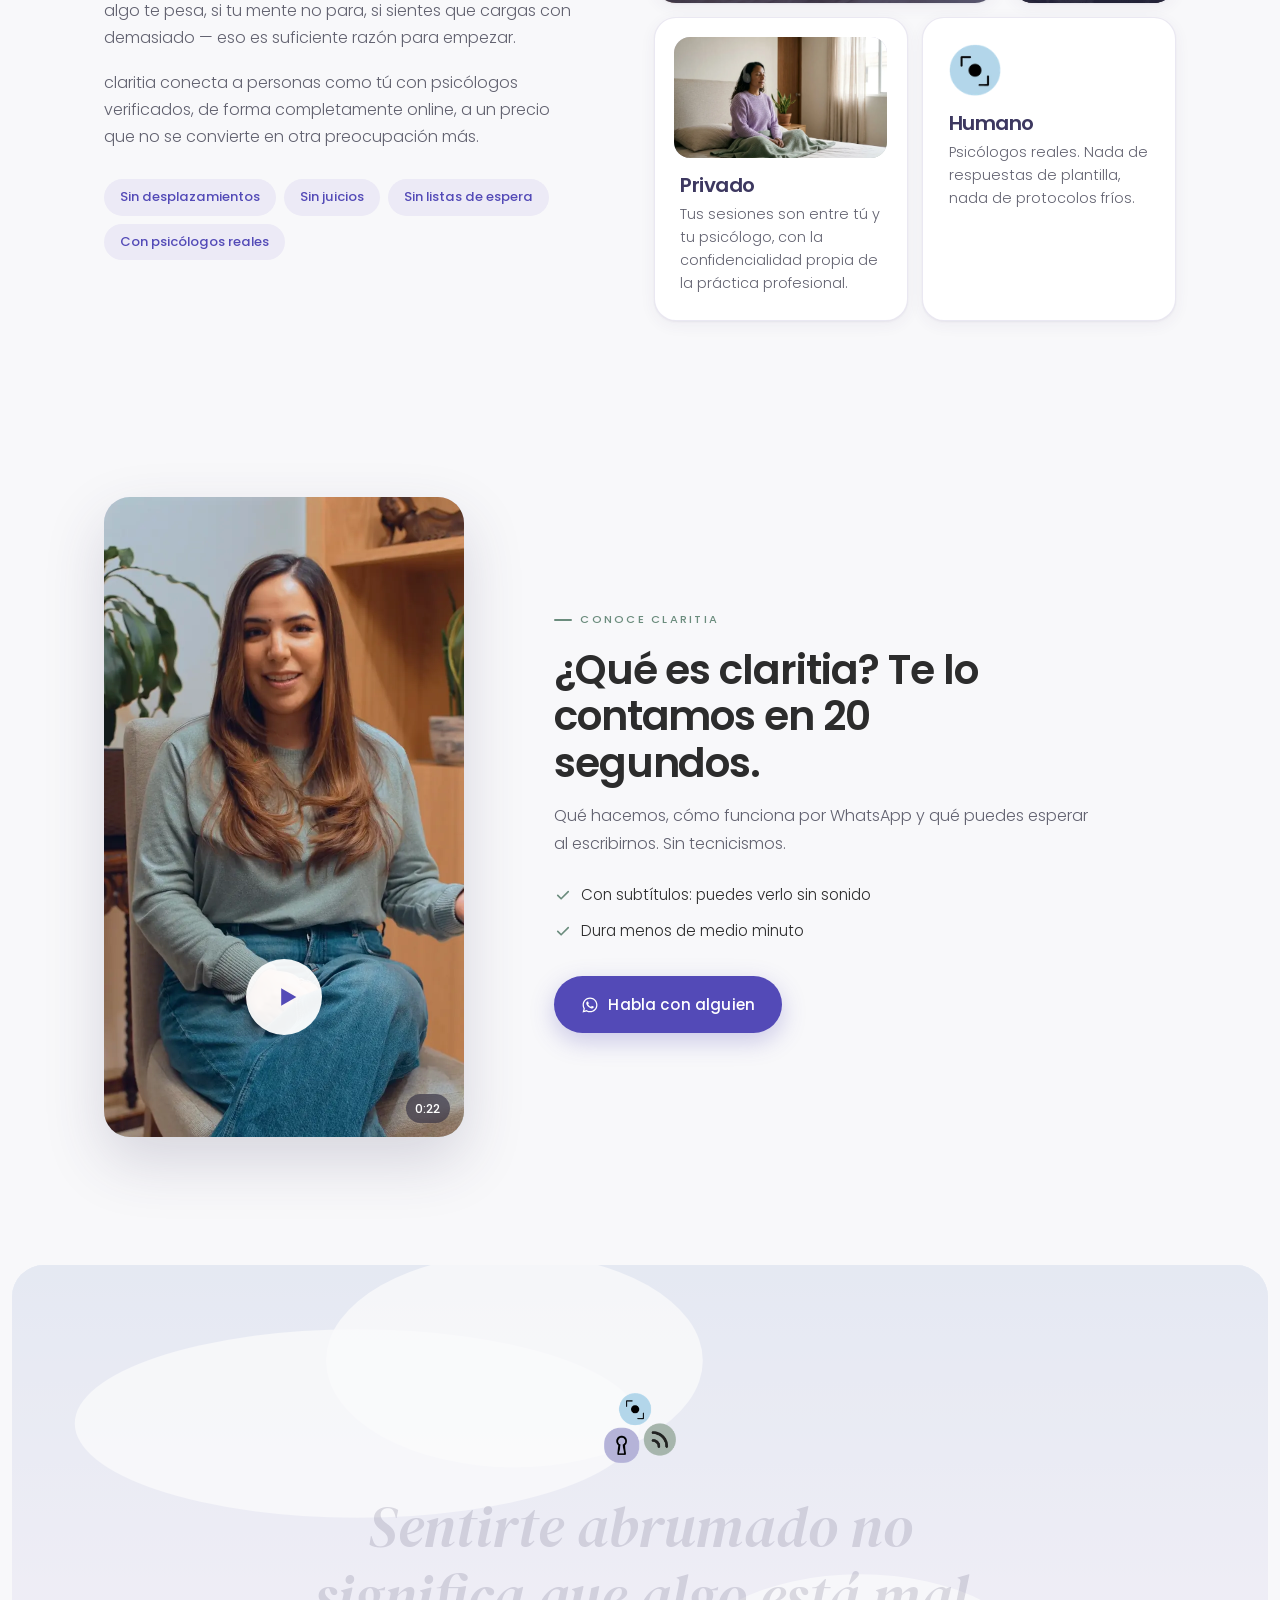
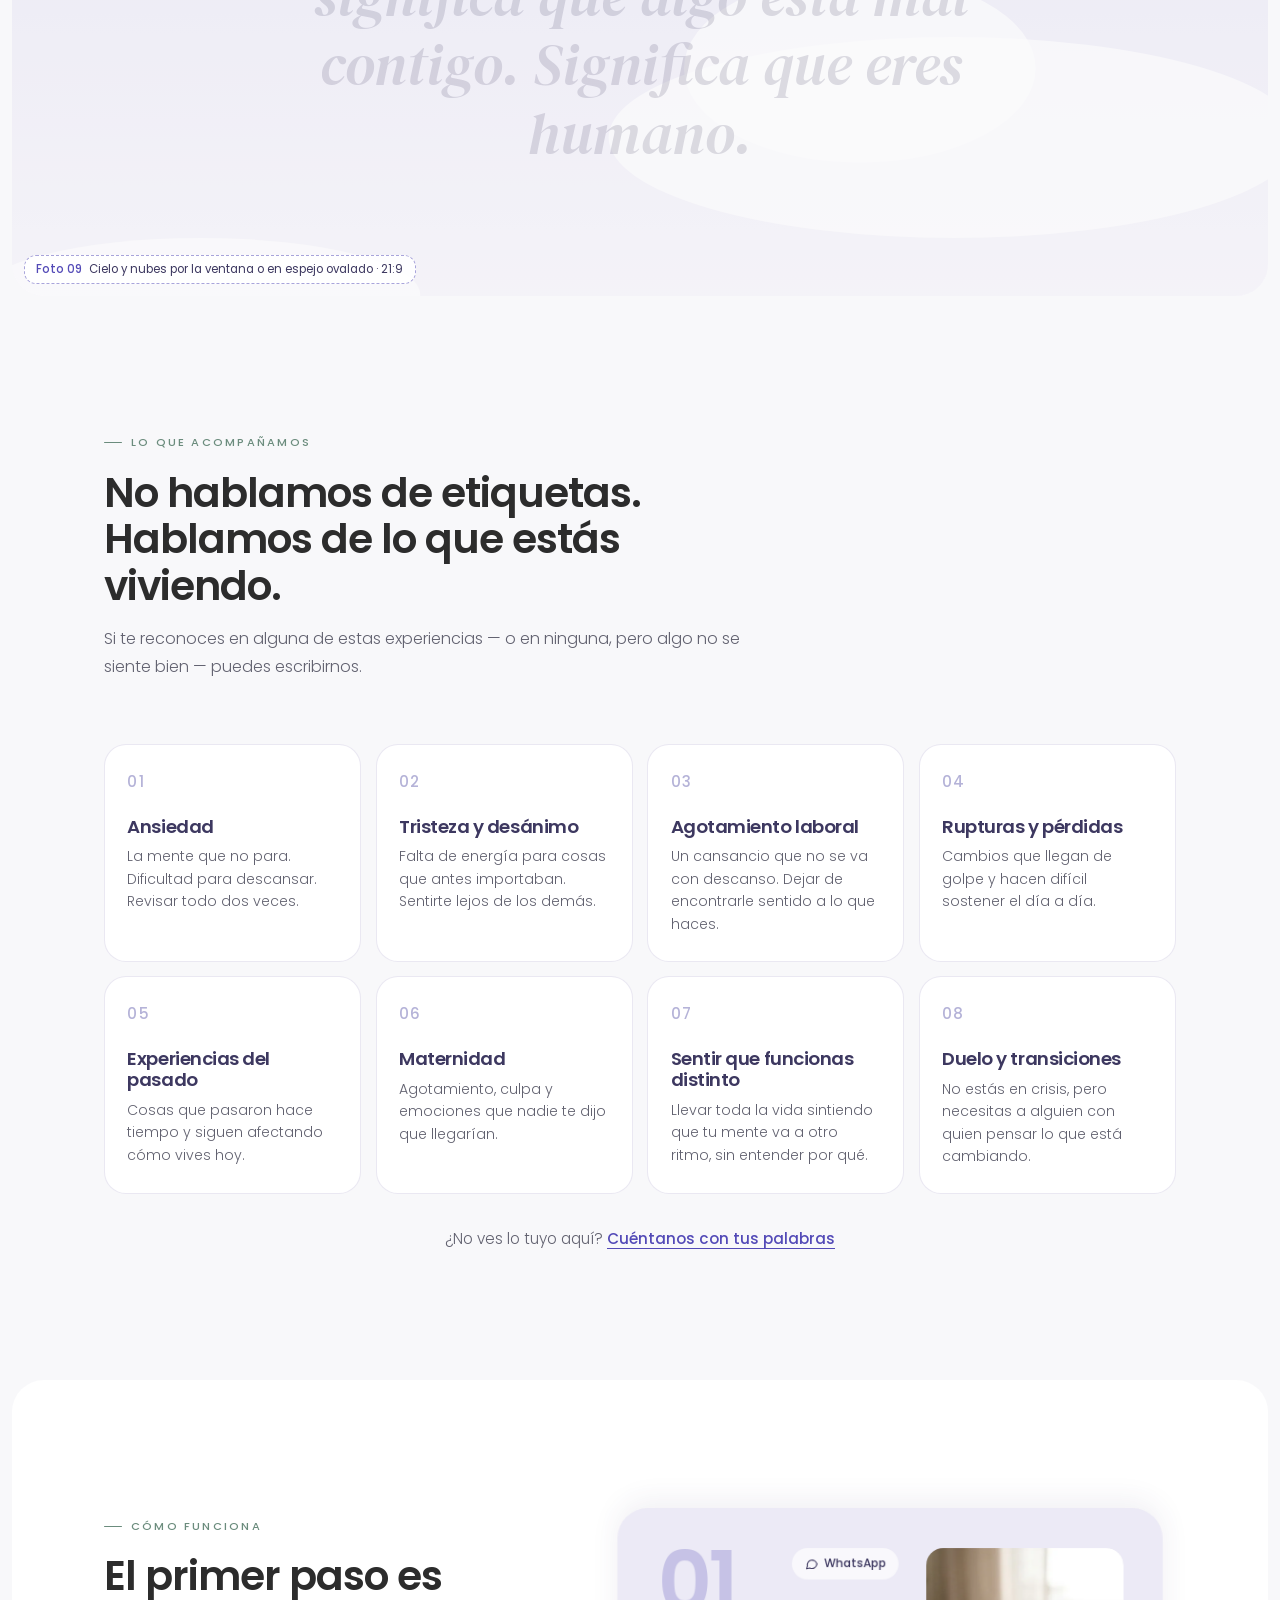
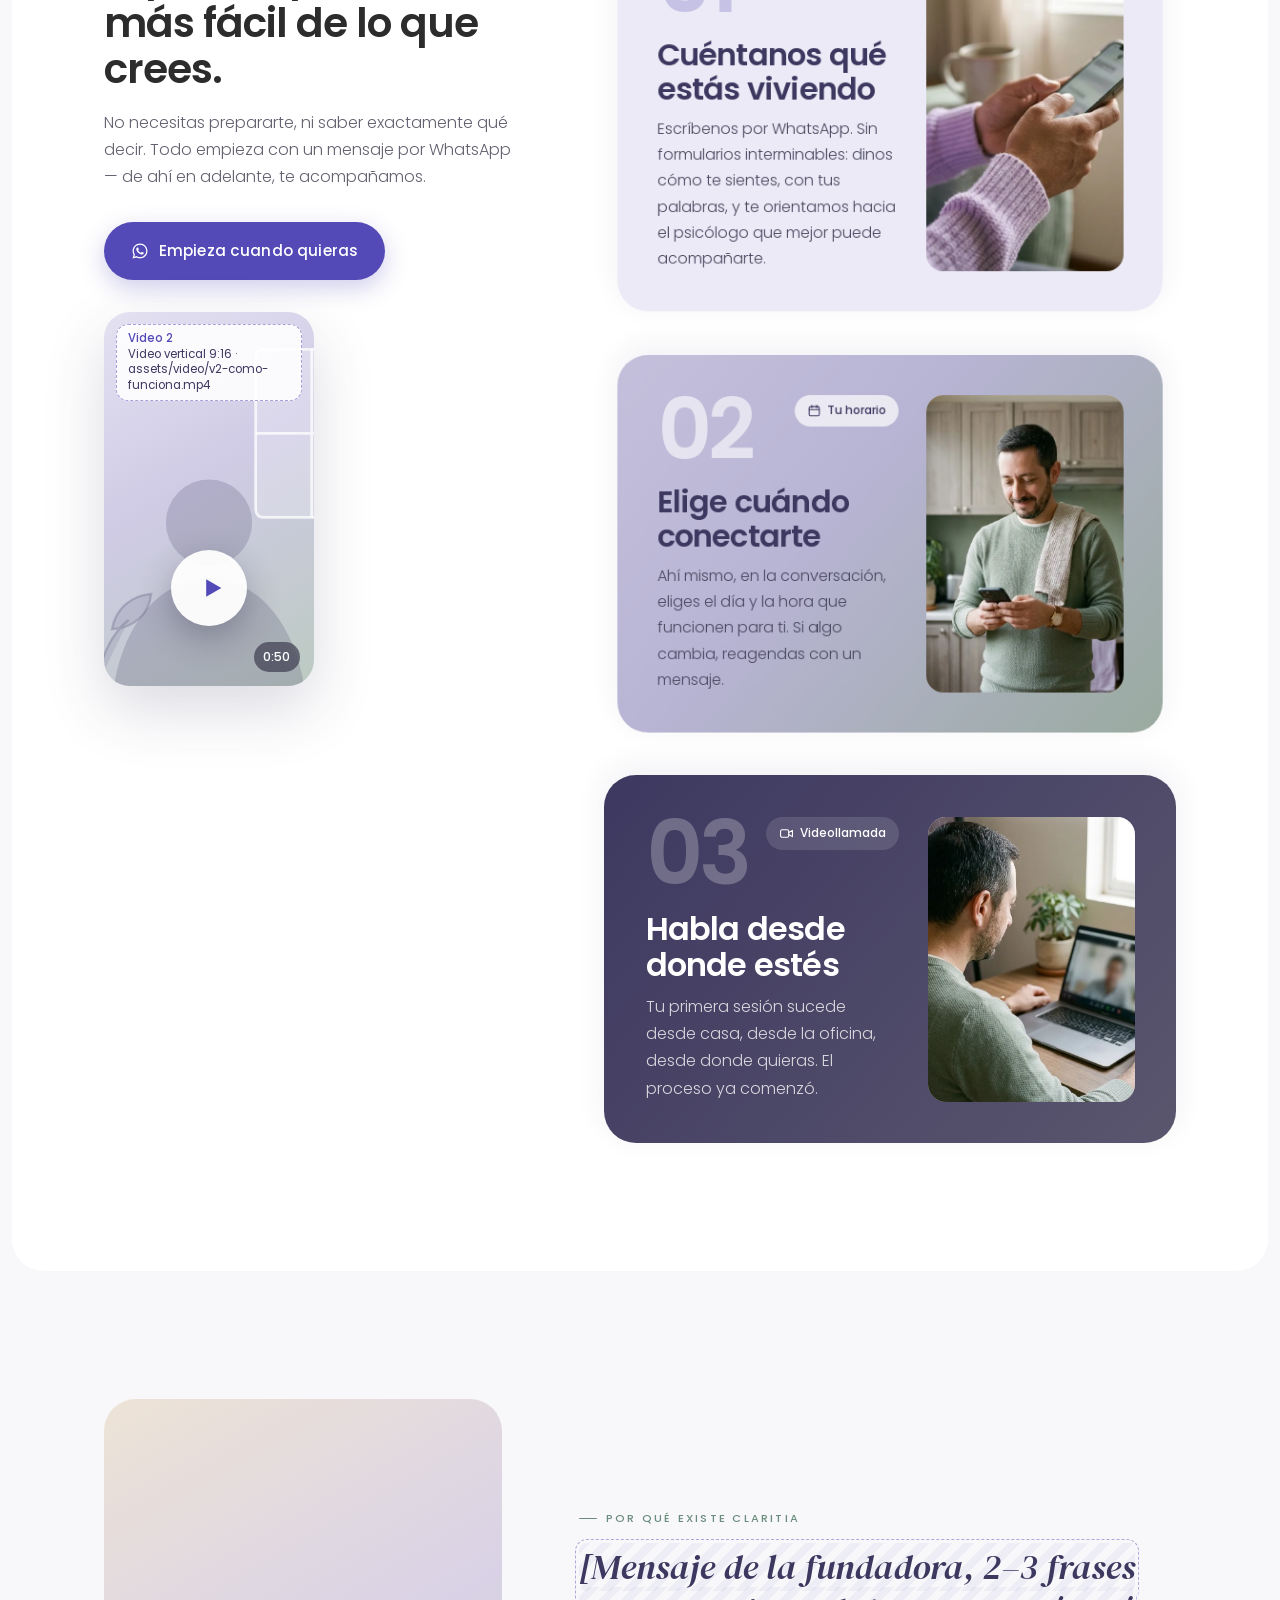
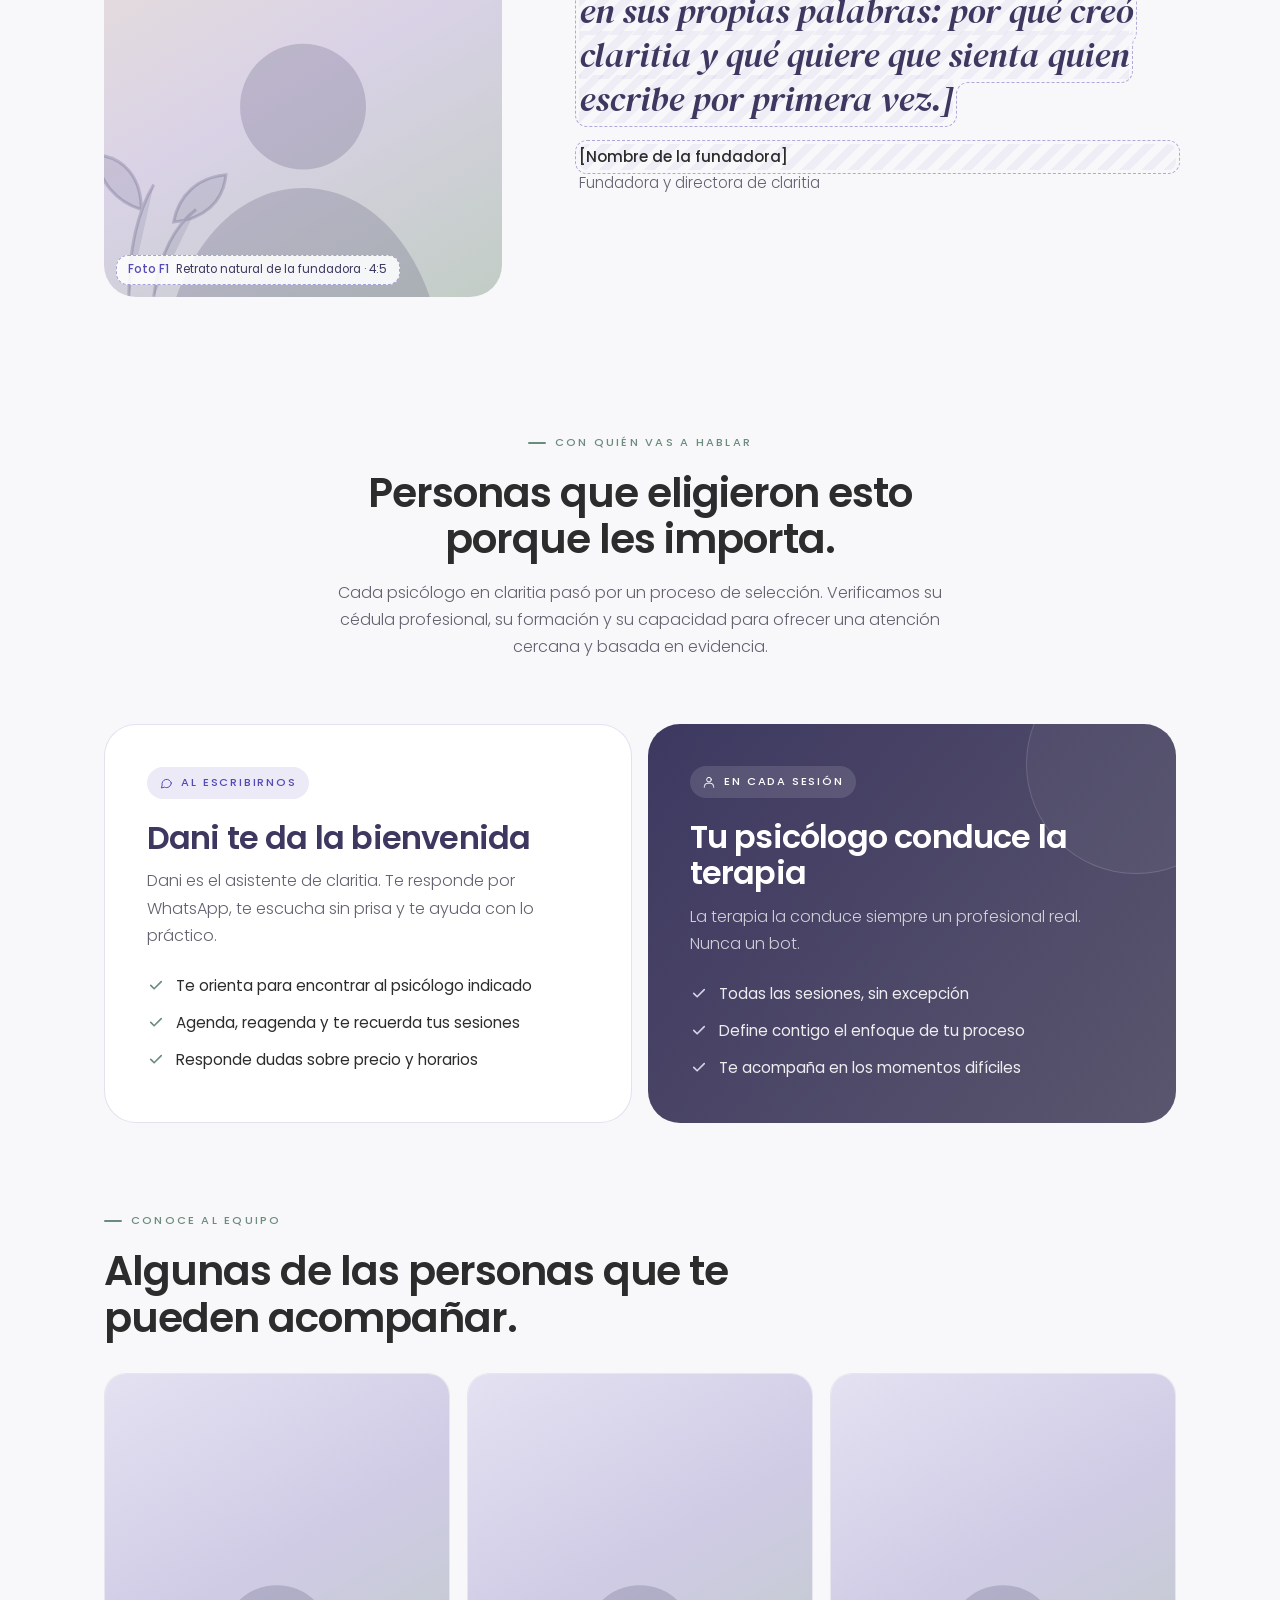
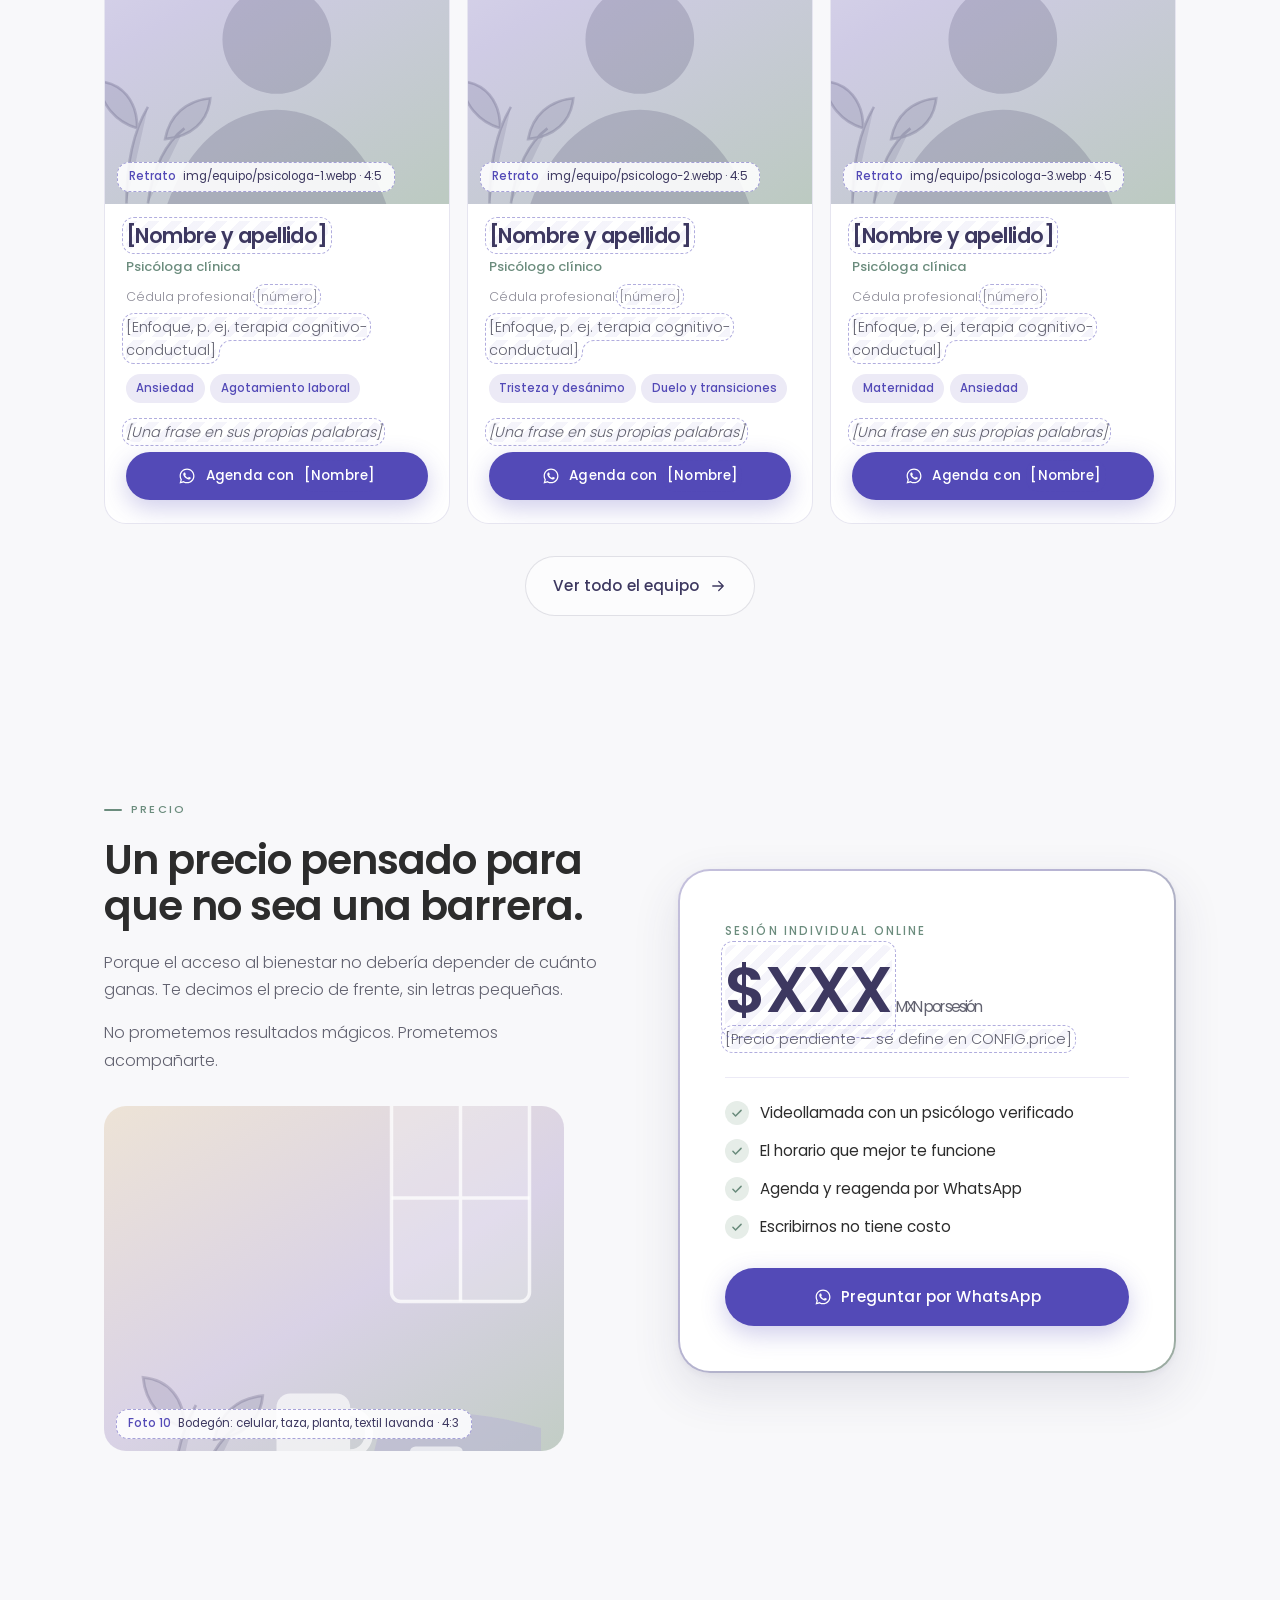
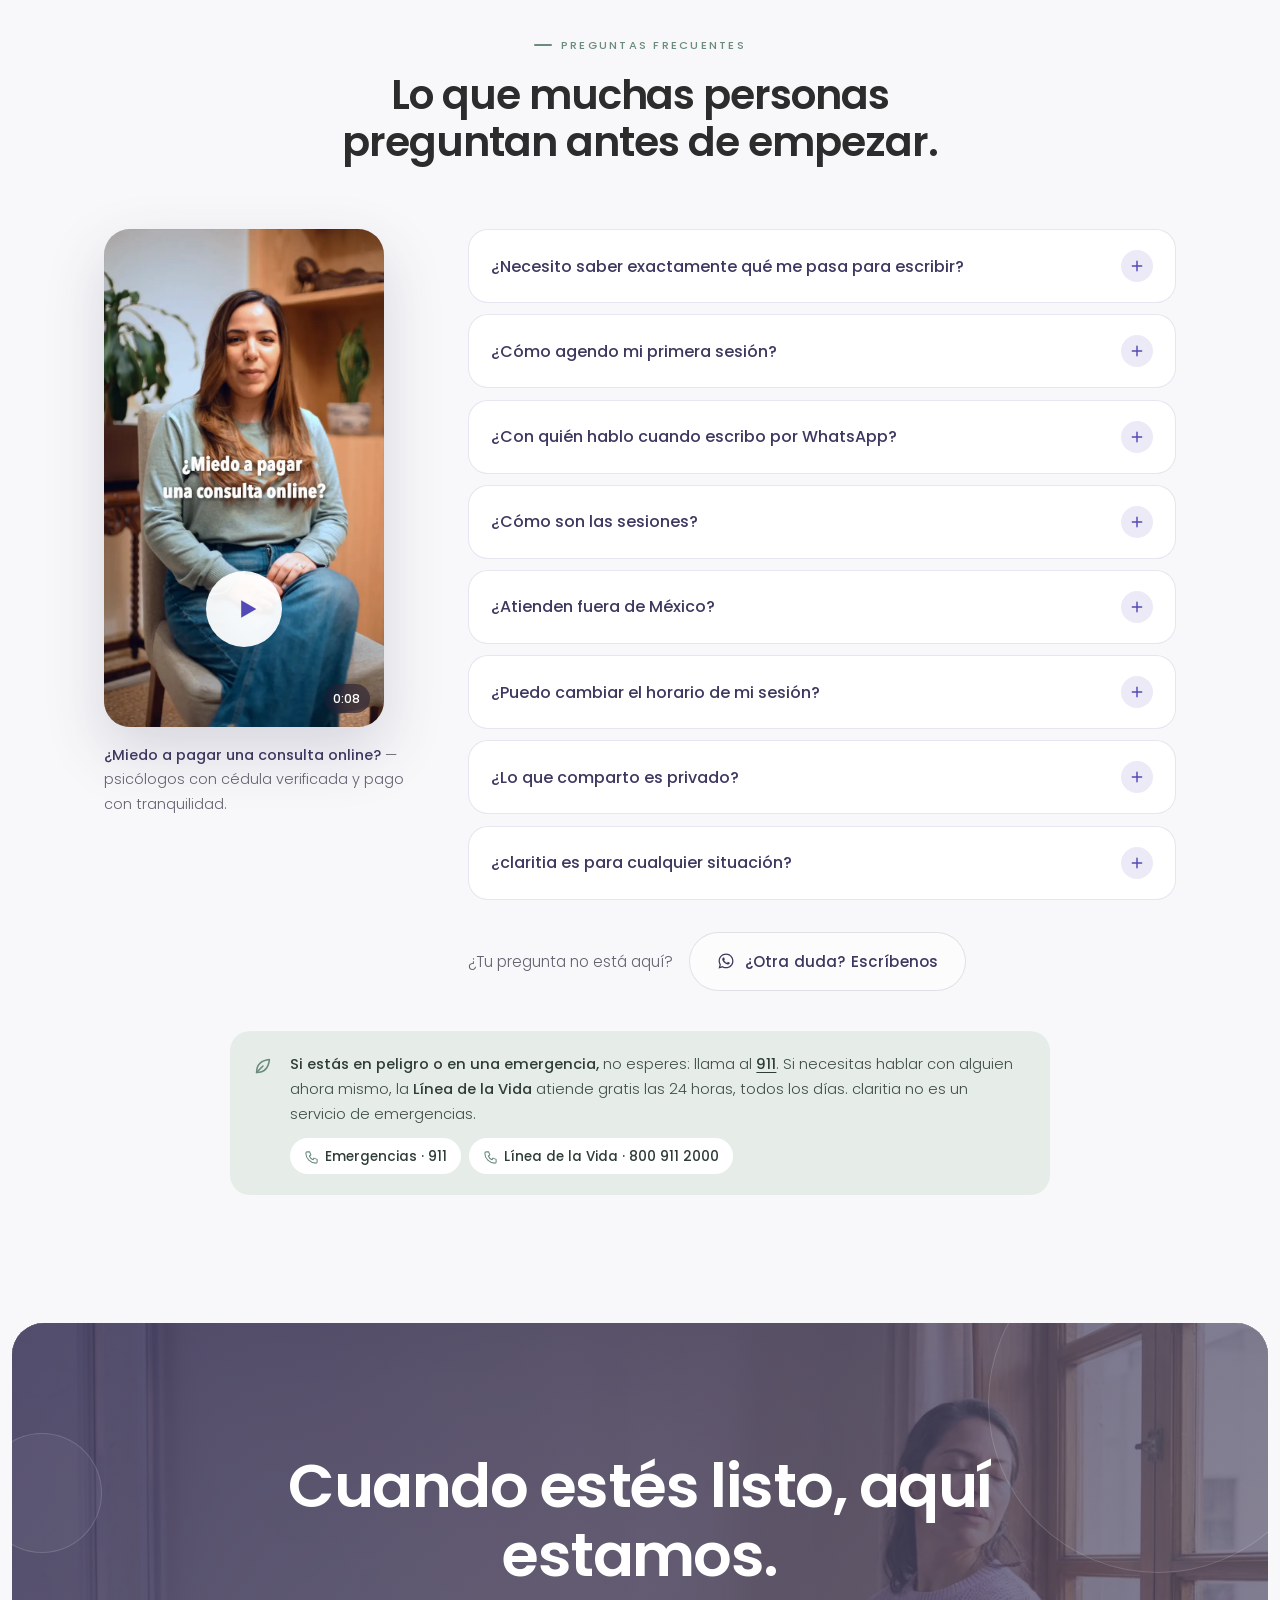
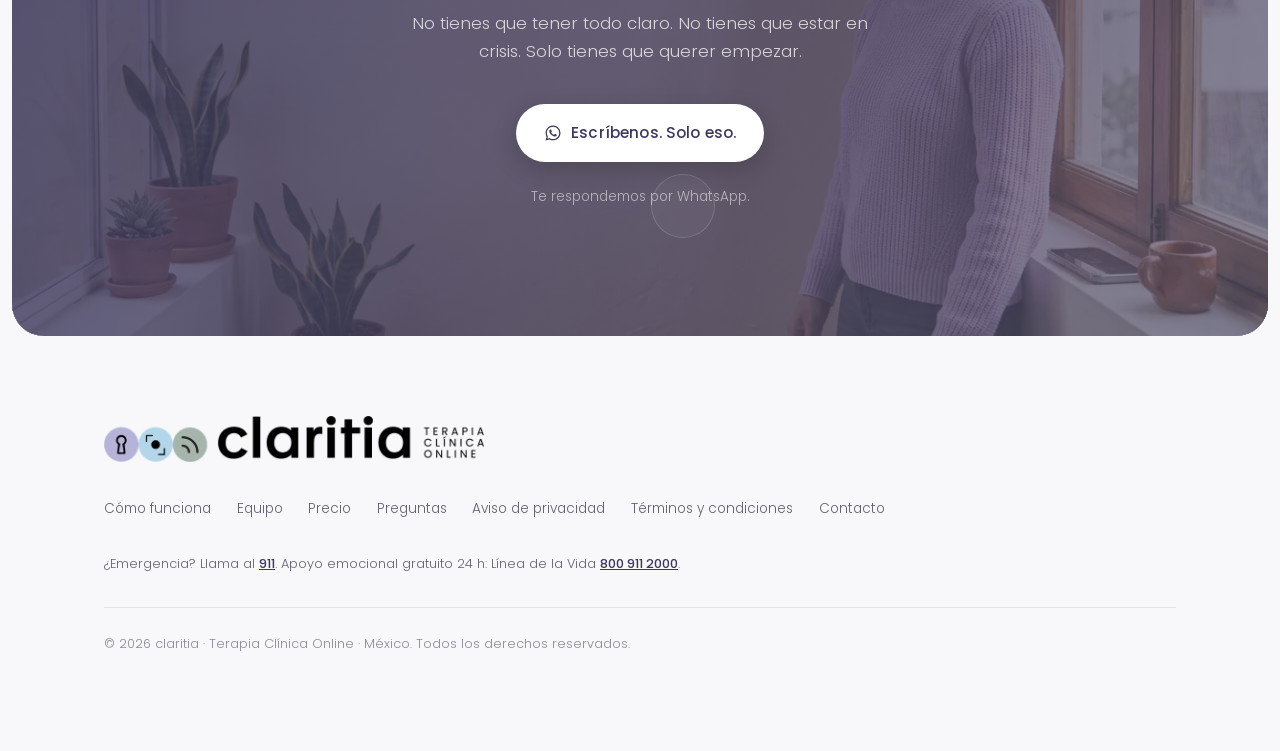
==== commit 97069bab: "Add files via upload" ====
--- a/index.html
+++ b/index.html
@@ -186,15 +186,6 @@
         <span class="pill">Con psicólogos reales</span>
       </div>
 
-      <!-- VIDEO 1 — "¿Qué es claritia?" (fundadora a cámara). Póster: img/v1-que-es.webp · Video: CONFIG.videos.queEs -->
-      <div class="what-video">
-        <figure class="media video" data-scene="person-talk" data-video="queEs">
-          <img src="img/v1-que-es.webp" alt="" loading="lazy" />
-          <button class="play" type="button" aria-label="Reproducir video: ¿Qué es claritia?"><svg class="i"><use href="#play"/></svg></button>
-          <figcaption class="ph-tag"><b>Video 1</b>¿Qué es claritia? · fundadora a cámara · 16:9</figcaption>
-        </figure>
-        <div class="video-meta"><span><b>¿Qué es claritia?</b> — en palabras de quien la fundó</span><span>1:15</span></div>
-      </div>
     </div>
 
     <div class="bento">
@@ -234,6 +225,34 @@
         <h3>Humano</h3>
         <p>Psicólogos reales. Nada de respuestas de plantilla, nada de protocolos fríos.</p>
       </article>
+    </div>
+  </div>
+</section>
+
+
+<!-- ═══════════════════ CONOCE CLARITIA (video vertical 1) ═══════════════════ -->
+<section class="section reel-band" id="conoce" aria-labelledby="conoce-title">
+  <div class="wrap reel-split">
+    <div class="reel-col rv">
+      <!-- REEL 1 — assets/video/que-es-claritia.mp4 (vertical 9:16, 22 s). Portada: img/que-es-claritia.webp -->
+      <figure class="media reel" data-scene="person-talk" data-reel="que-es-claritia" data-video="queEs" data-title="¿Qué es claritia?">
+        <img src="img/que-es-claritia.webp" alt="Mujer sentada en una sala con plantas, hablando a cámara" loading="lazy" width="720" height="1280" />
+        <button class="reel-play" type="button" aria-label="Reproducir video: ¿Qué es claritia?"><svg class="i"><use href="#play"/></svg></button>
+        <span class="reel-dur">0:22</span>
+        <figcaption class="ph-tag"><b>Reel 1</b>assets/video/que-es-claritia.mp4</figcaption>
+      </figure>
+    </div>
+    <div class="reel-copy rv d1">
+      <span class="label">Conoce claritia</span>
+      <h2 id="conoce-title">¿Qué es claritia? Te lo contamos en 20 segundos.</h2>
+      <p>Qué hacemos, cómo funciona por WhatsApp y qué puedes esperar al escribirnos. Sin tecnicismos.</p>
+      <ul class="reel-points">
+        <li><svg class="i"><use href="#check"/></svg>Con subtítulos: puedes verlo sin sonido</li>
+        <li><svg class="i"><use href="#check"/></svg>Dura menos de medio minuto</li>
+      </ul>
+      <div class="btn-row">
+        <a class="btn btn-primary" data-wa="talk" href="#"><svg class="i i-wa"><use href="#wa"/></svg>Habla con alguien</a>
+      </div>
     </div>
   </div>
 </section>
@@ -290,12 +309,15 @@
       <p>No necesitas prepararte, ni saber exactamente qué decir. Todo empieza con un mensaje por WhatsApp — de ahí en adelante, te acompañamos.</p>
       <a class="btn btn-primary" data-wa="start" data-magnetic href="#"><svg class="i i-wa"><use href="#wa"/></svg>Empieza cuando quieras</a>
 
-      <!-- VIDEO 2 — "Cómo funciona por WhatsApp". Póster: img/v2-como-funciona.webp · Video: CONFIG.videos.comoFunciona -->
-      <figure class="media video" data-scene="person-talk" data-video="comoFunciona">
+      <!-- VIDEO 2 — assets/video/v2-como-funciona.mp4 (vertical 9:16). Portada: img/v2-como-funciona.webp -->
+      <div class="reel-col reel-sm">
+      <figure class="media reel" data-scene="person-talk" data-reel="v2-como-funciona" data-video="comoFunciona" data-title="Cómo funciona por WhatsApp">
         <img src="img/v2-como-funciona.webp" alt="" loading="lazy" />
-        <button class="play" type="button" aria-label="Reproducir video: Cómo funciona por WhatsApp"><svg class="i"><use href="#play"/></svg></button>
-        <figcaption class="ph-tag"><b>Video 2</b>Cómo funciona por WhatsApp · coordinación · 16:9</figcaption>
+        <button class="reel-play" type="button" aria-label="Reproducir video: Cómo funciona por WhatsApp"><svg class="i"><use href="#play"/></svg></button>
+        <span class="reel-dur">0:50</span>
+        <figcaption class="ph-tag"><b>Video 2</b>Video vertical 9:16 · assets/video/v2-como-funciona.mp4</figcaption>
       </figure>
+      </div>
     </div>
 
     <div class="stack">
@@ -449,16 +471,20 @@
       <h2>Lo que muchas personas preguntan antes de empezar.</h2>
     </div>
 
-    <!-- VIDEO 3 — "Tu primera sesión". Póster: img/v3-primera-sesion.webp · Video: CONFIG.videos.primeraSesion -->
-    <div class="faq rv" style="margin-bottom:2rem;max-width:640px">
-      <figure class="media video" data-scene="person-talk" data-video="primeraSesion">
-        <img src="img/v3-primera-sesion.webp" alt="" loading="lazy" />
-        <button class="play" type="button" aria-label="Reproducir video: Tu primera sesión"><svg class="i"><use href="#play"/></svg></button>
-        <figcaption class="ph-tag"><b>Video 3</b>Tu primera sesión: qué esperar · 16:9</figcaption>
+    <div class="faq-layout">
+      <div class="faq-aside rv">
+        <!-- REEL 2 — assets/video/pagar-con-confianza.mp4 (vertical 9:16, 8 s). Portada: img/pagar-con-confianza.webp -->
+        <div class="reel-col reel-sm">
+        <figure class="media reel" data-scene="person-talk" data-reel="pagar-con-confianza" data-video="primeraSesion" data-title="¿Miedo a pagar una consulta online?">
+        <img src="img/pagar-con-confianza.webp" alt="Mujer sentada hablando a cámara: ¿Miedo a pagar una consulta online?" loading="lazy" width="720" height="1280" />
+        <button class="reel-play" type="button" aria-label="Reproducir video: ¿Miedo a pagar una consulta online?"><svg class="i"><use href="#play"/></svg></button>
+        <span class="reel-dur">0:08</span>
+        <figcaption class="ph-tag"><b>Reel 2</b>assets/video/pagar-con-confianza.mp4</figcaption>
       </figure>
-      <div class="video-meta"><span><b>Tu primera sesión</b> — qué esperar y qué tener listo</span><span>0:50</span></div>
-    </div>
-
+        </div>
+        <p class="reel-caption"><b>¿Miedo a pagar una consulta online?</b> — psicólogos con cédula verificada y pago con tranquilidad.</p>
+      </div>
+      <div class="faq-main">
     <div class="faq">
       <div class="qa rv">
         <button aria-expanded="false">¿Necesito saber exactamente qué me pasa para escribir?<span class="plus"><svg class="i"><use href="#plus"/></svg></span></button>
@@ -497,6 +523,9 @@
     <div class="faq-cta rv" data-fab="hide">
       <p>¿Tu pregunta no está aquí?</p>
       <a class="btn btn-ghost" data-wa="question" href="#"><svg class="i i-wa"><use href="#wa"/></svg>¿Otra duda? Escríbenos</a>
+    </div>
+
+      </div>
     </div>
 
     <div class="care-note rv" role="note">
--- a/assets/claritia.css
+++ b/assets/claritia.css
@@ -831,3 +831,92 @@
 .hero { padding-top: calc(var(--nav-h) + 10px); }
 .page-hero { padding-top: calc(var(--nav-h) + 2.75rem); }
 html { scroll-padding-top: calc(var(--nav-h) + 12px); }
+
+/* Burbuja "La terapia siempre la conduce…": en la esquina superior derecha de la foto,
+   saliendo del borde, para no tapar la cara de la persona */
+.hero-chip { top: -26px; right: -34px; max-width: 200px; }
+@media (max-width: 920px) { .hero-chip { top: -22px; right: -8px; } }
+
+/* ═════════════════════════════════════════════════════════════
+   VIDEOS VERTICALES (reels 9:16)
+   Portada → toque para reproducir con sonido → al terminar, invitación a escribir
+   ═════════════════════════════════════════════════════════════ */
+.media.reel { --ar: 9 / 16; border-radius: 26px; box-shadow: 0 24px 60px rgba(61,56,96,.18); background-color: var(--purple); cursor: pointer; }
+.media.reel > video { position: absolute; inset: 0; width: 100%; height: 100%; object-fit: cover; z-index: 3; background: #1f1c33; border-radius: inherit; }
+.media.reel .ph-tag { left: 12px; right: 12px; bottom: auto; top: 12px; }
+.media.reel.has-video .ph-tag, .media.reel.has-video .ph-art { display: none; }
+.reel-play {
+  position: absolute; z-index: 4; left: 50%; top: 50%; transform: translate(-50%, -50%);
+  width: 76px; height: 76px; border-radius: 50%; border: 0; cursor: pointer;
+  background: rgba(255,255,255,.94); color: var(--lav-deep);
+  display: grid; place-items: center; box-shadow: 0 12px 34px rgba(31,28,51,.3);
+  transition: transform .3s var(--ease);
+}
+.reel-play .i { width: 28px; height: 28px; fill: currentColor; stroke: none; margin-left: 5px; }
+.media.reel:hover .reel-play { transform: translate(-50%, -50%) scale(1.07); }
+.reel-dur {
+  position: absolute; z-index: 4; right: 14px; bottom: 14px;
+  font-size: .78rem; font-weight: 500; color: var(--white);
+  background: rgba(31,28,51,.55); padding: .25rem .6rem; border-radius: 100px;
+  backdrop-filter: blur(6px); -webkit-backdrop-filter: blur(6px);
+}
+.media.reel.playing .reel-play, .media.reel.playing .reel-dur { display: none; }
+.reel-end {
+  position: absolute; inset: 0; z-index: 5; border-radius: inherit;
+  display: none; flex-direction: column; align-items: center; justify-content: center; gap: .9rem;
+  padding: 1.5rem; text-align: center;
+  background: linear-gradient(180deg, rgba(61,56,96,.55), rgba(61,56,96,.9));
+  color: var(--white);
+}
+.media.reel.ended .reel-end { display: flex; }
+.reel-end p { color: var(--white); font-weight: 500; font-size: 1.05rem; line-height: 1.4; }
+.reel-end .btn { width: 100%; max-width: 260px; }
+.reel-replay { background: none; border: 0; color: rgba(255,255,255,.85); font: inherit; font-size: .88rem; cursor: pointer; text-decoration: underline; text-underline-offset: 3px; }
+
+/* Bloque "Conoce claritia" */
+.reel-band { padding-top: clamp(1rem, 4vw, 3rem); }
+.reel-split { display: grid; grid-template-columns: minmax(260px, 360px) 1fr; gap: clamp(2.5rem, 7vw, 6rem); align-items: center; }
+.reel-copy h2 { margin-bottom: 1rem; max-width: 18ch; }
+.reel-copy p { max-width: 34rem; }
+.reel-points { list-style: none; display: grid; gap: .6rem; margin: 1.6rem 0 2rem; }
+.reel-points li { display: flex; gap: .6rem; align-items: center; font-size: .95rem; color: var(--charcoal); }
+.reel-points .i { width: 18px; height: 18px; color: var(--sage-dark); stroke-width: 2.2; }
+.reel-col { width: 100%; }
+.reel-sm { max-width: 280px; }
+.steps-intro .reel-col { margin-top: 2rem; }
+
+/* Preguntas: video a la izquierda (fijo al hacer scroll), preguntas a la derecha */
+.faq-layout { display: grid; grid-template-columns: 300px 1fr; gap: clamp(2rem, 5vw, 4rem); align-items: start; max-width: 1080px; margin: 0 auto; }
+.faq-aside { position: sticky; top: calc(var(--nav-h) + 1.5rem); }
+.faq-layout .faq, .faq-layout .faq-cta { max-width: none; margin-left: 0; margin-right: 0; }
+.faq-layout .faq-cta { justify-content: flex-start; }
+.reel-caption { margin-top: 1rem; font-size: .9rem; }
+.reel-caption b { font-weight: 500; color: var(--purple); }
+
+@media (max-width: 920px) {
+  .reel-split { grid-template-columns: 1fr; }
+  .reel-split .reel-col { max-width: 340px; margin: 0 auto; }
+  .reel-copy { text-align: center; }
+  .reel-copy h2, .reel-copy p { margin-left: auto; margin-right: auto; }
+  .reel-points { justify-items: center; }
+  .reel-copy .btn-row { justify-content: center; }
+  .faq-layout { grid-template-columns: 1fr; }
+  .faq-aside { position: static; display: grid; justify-items: center; text-align: center; }
+  .faq-aside .reel-col { max-width: 300px; }
+  .steps-intro .reel-col { margin-left: auto; margin-right: auto; }
+}
+.media.reel > video.reel-poster { z-index: 1; pointer-events: none; }
+/* El video nunca ocupa más de ~70% de la pantalla en celular */
+.reel-split .reel-col { max-width: min(360px, calc(72svh * 9 / 16)); }
+@media (max-width: 920px) { .reel-split .reel-col { max-width: min(340px, calc(68svh * 9 / 16)); } }
+/* Columna fija de "Cómo funciona": video más compacto para que quepa completa en pantalla */
+.steps-intro { top: calc(var(--nav-h) + 1.5rem); }
+.steps-intro .reel-col { max-width: min(210px, calc((100svh - var(--nav-h) - 26rem) * 9 / 16)); min-width: 160px; margin-top: 1.6rem; }
+.faq-aside .reel-col { max-width: min(280px, calc((100svh - var(--nav-h) - 8rem) * 9 / 16)); }
+/* Pantallas bajas (laptops pequeñas): la columna deja de ser fija para que el video nunca quede cortado */
+@media (max-height: 820px) { .steps-intro { position: static; } }
+@media (max-height: 760px) { .faq-aside { position: static; } }
+@media (max-width: 920px) { .reel-split .reel-copy { order: -1; } }
+/* Botón de play en el tercio inferior: no tapa los títulos que vienen en el video */
+.media.reel .reel-play { top: auto; bottom: 16%; transform: translateX(-50%); }
+.media.reel:hover .reel-play { transform: translateX(-50%) scale(1.07); }
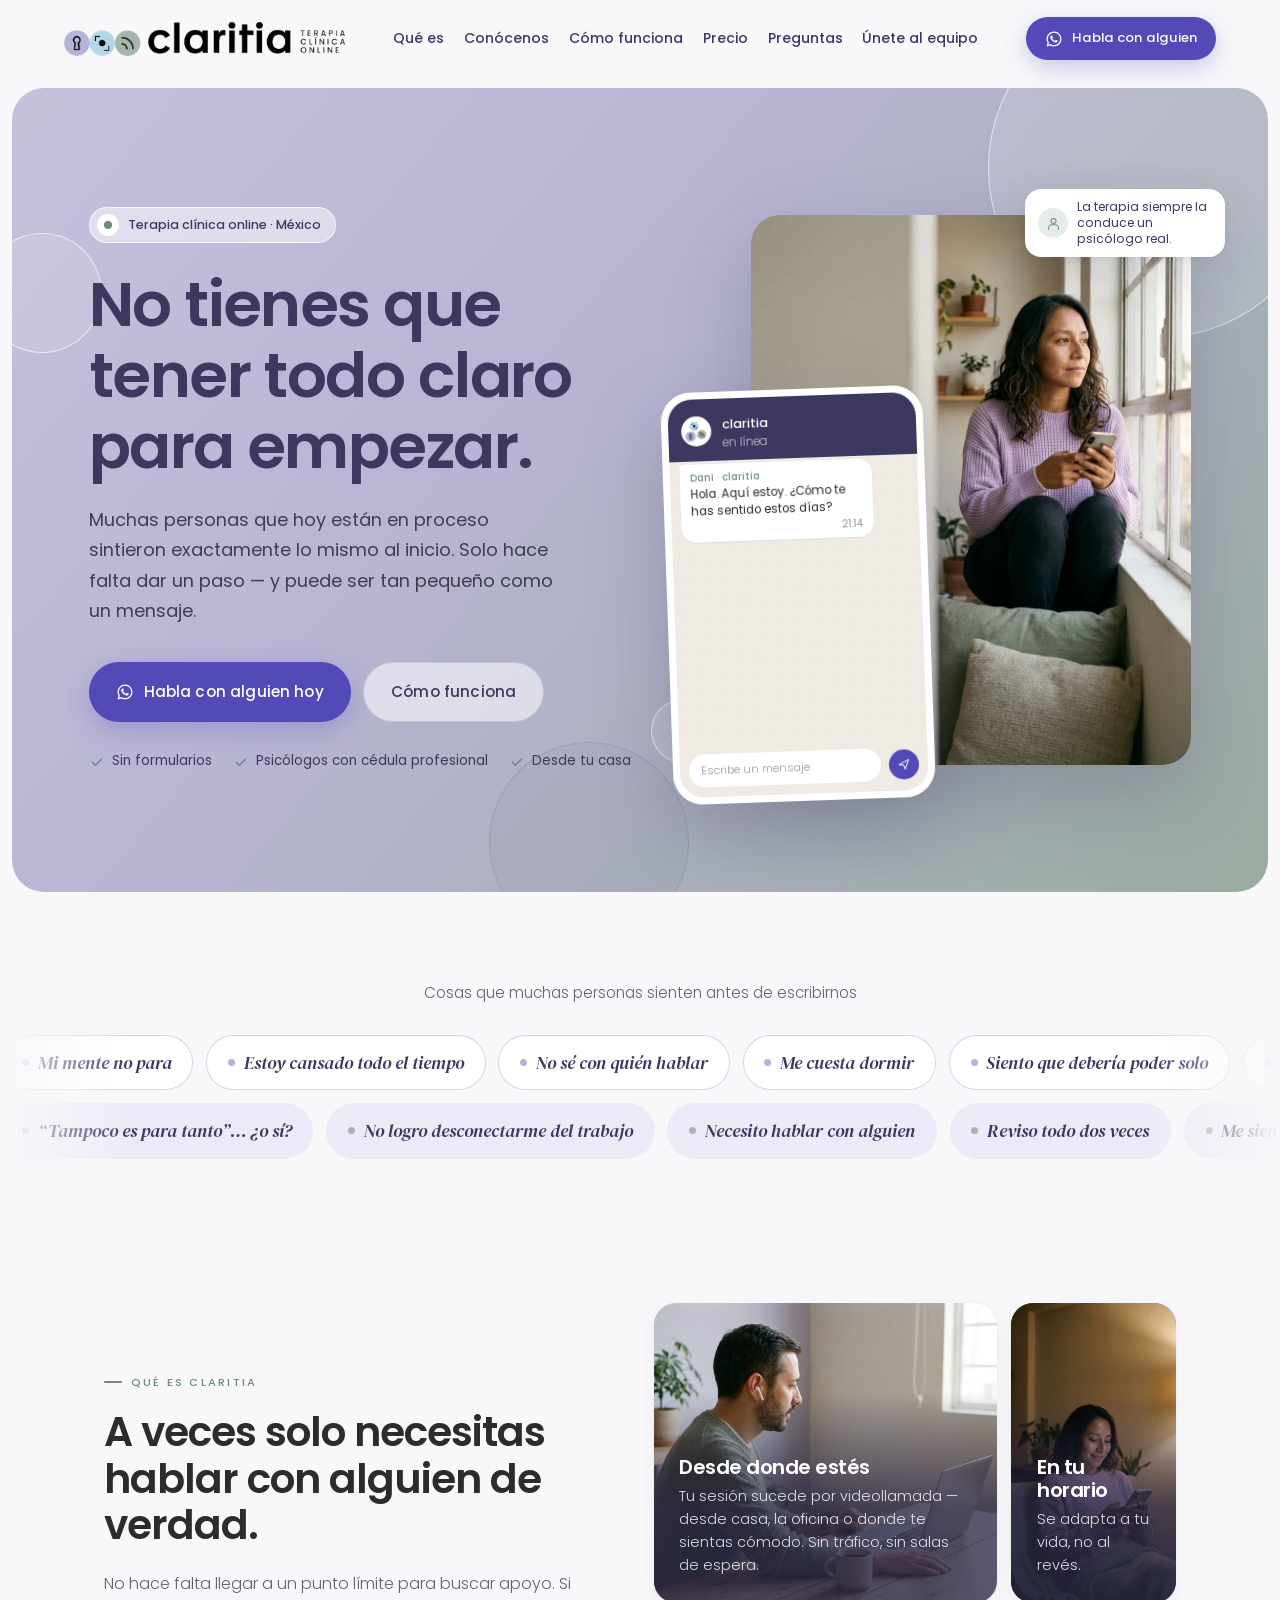
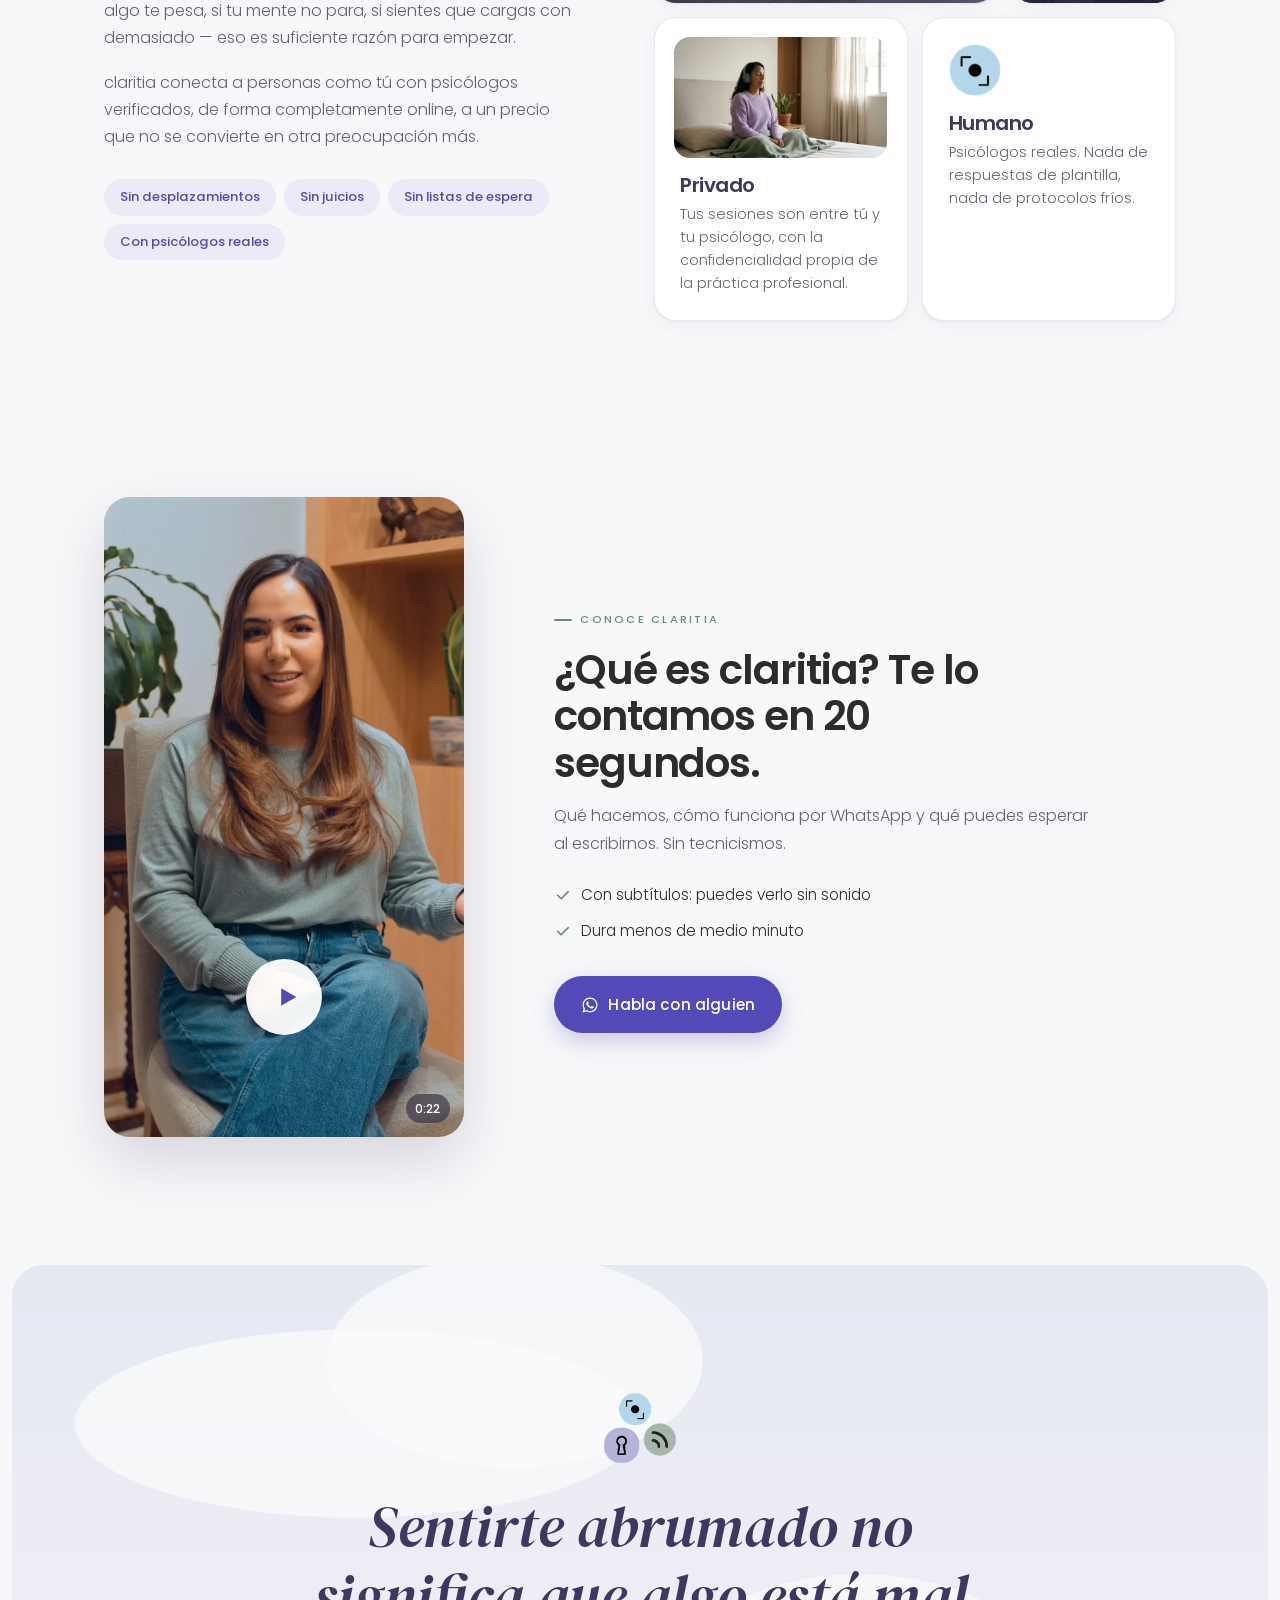
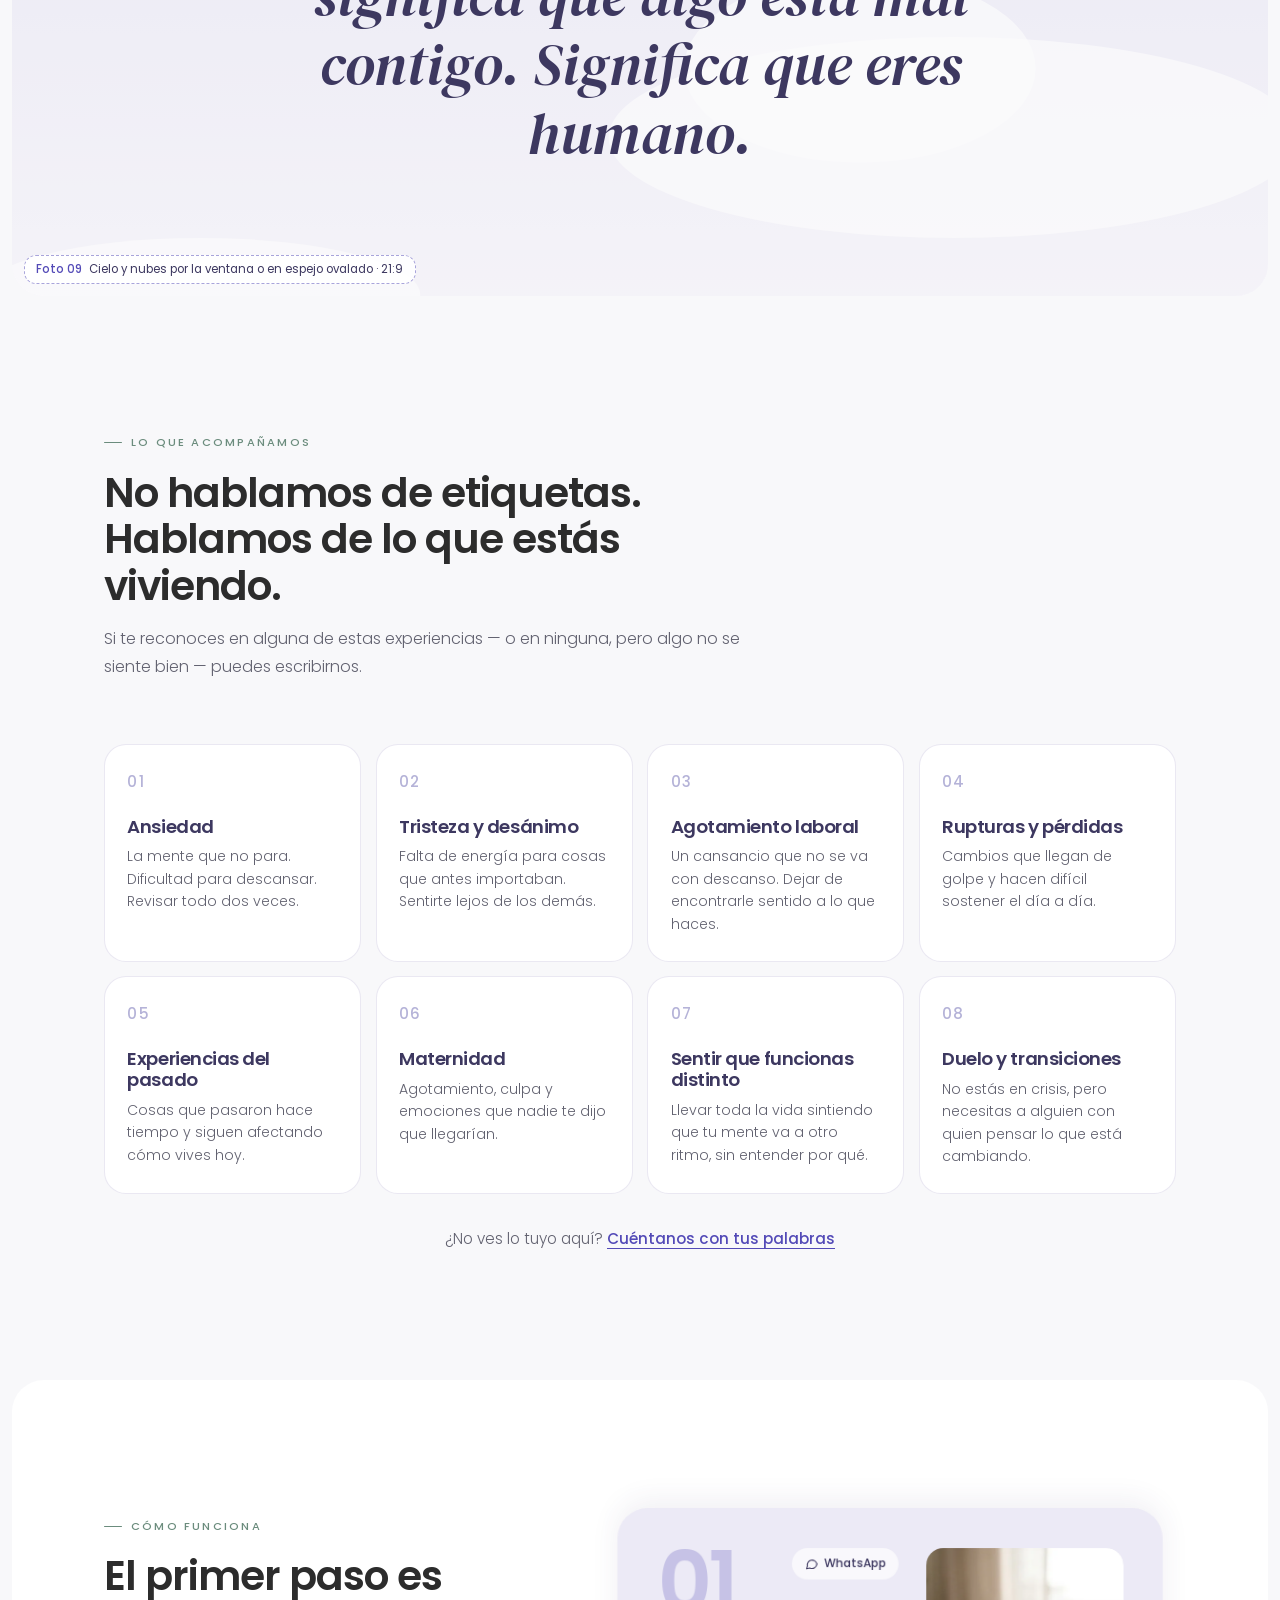
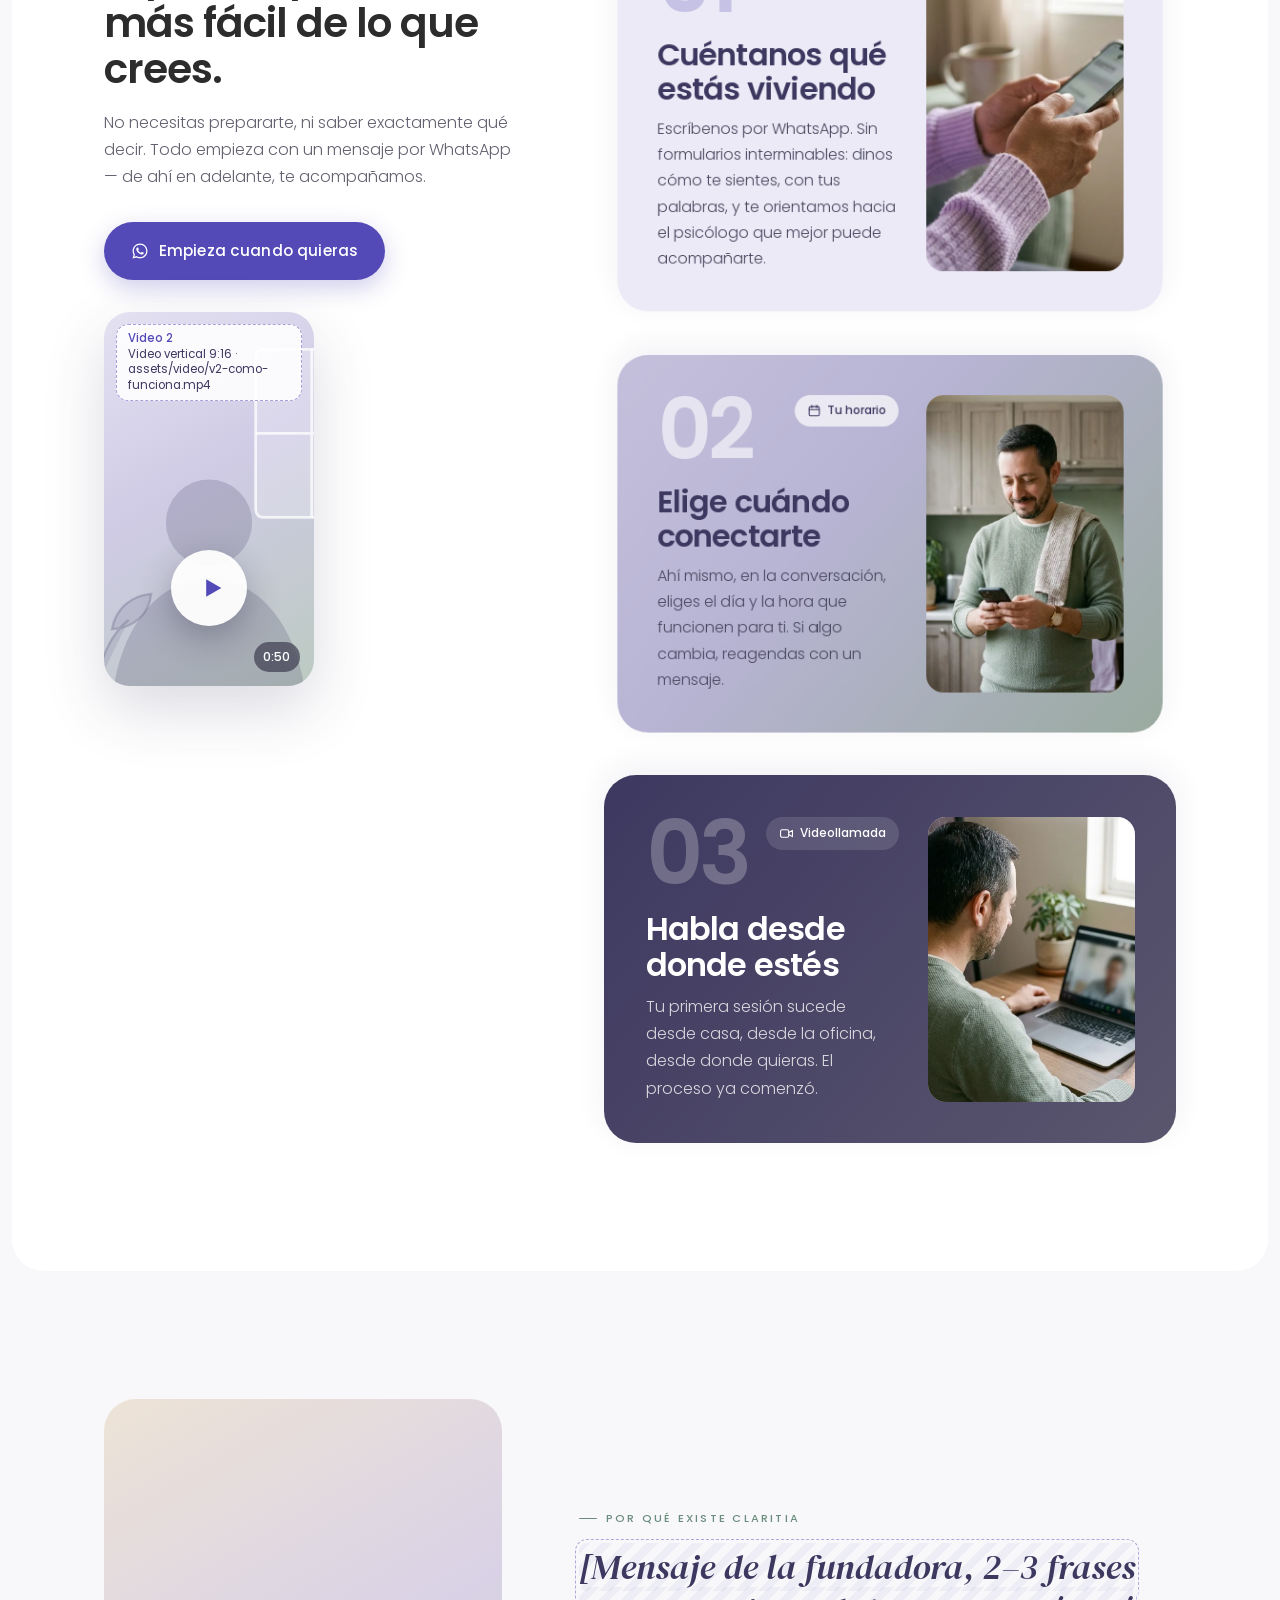
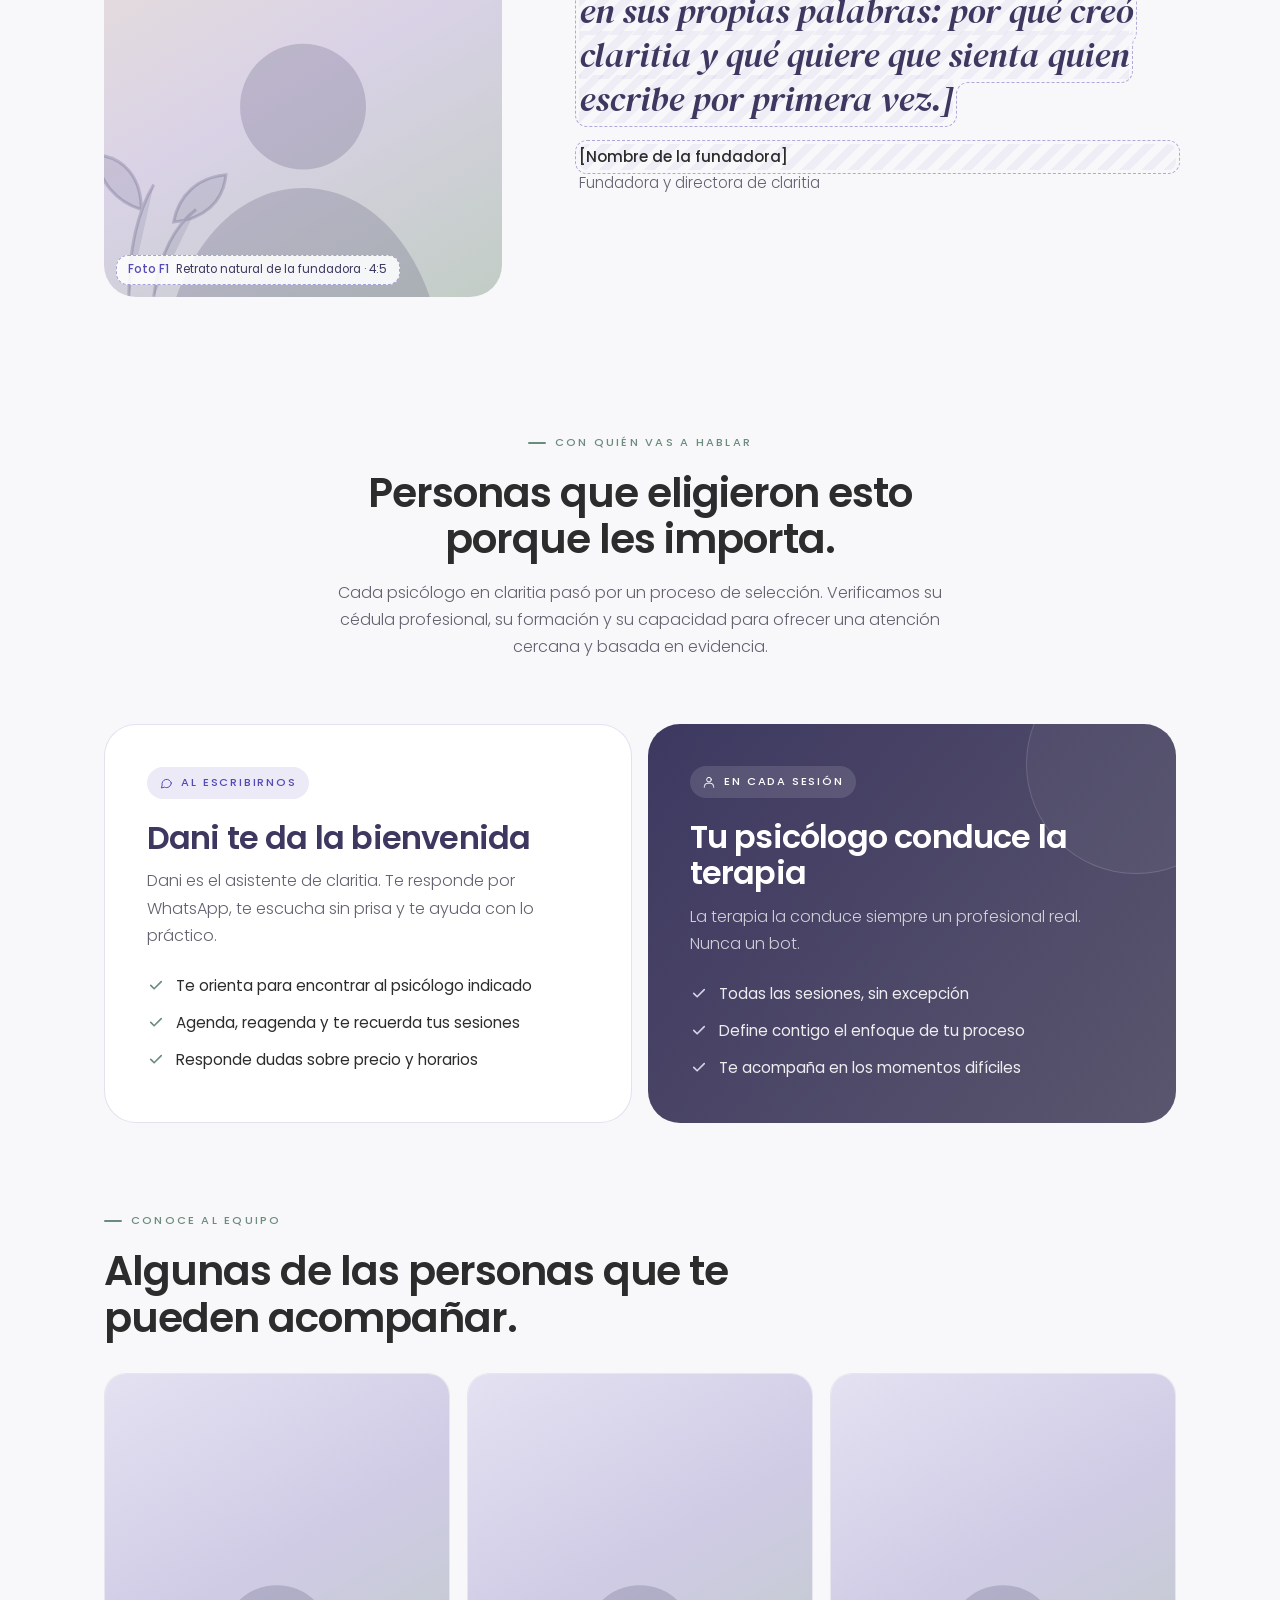
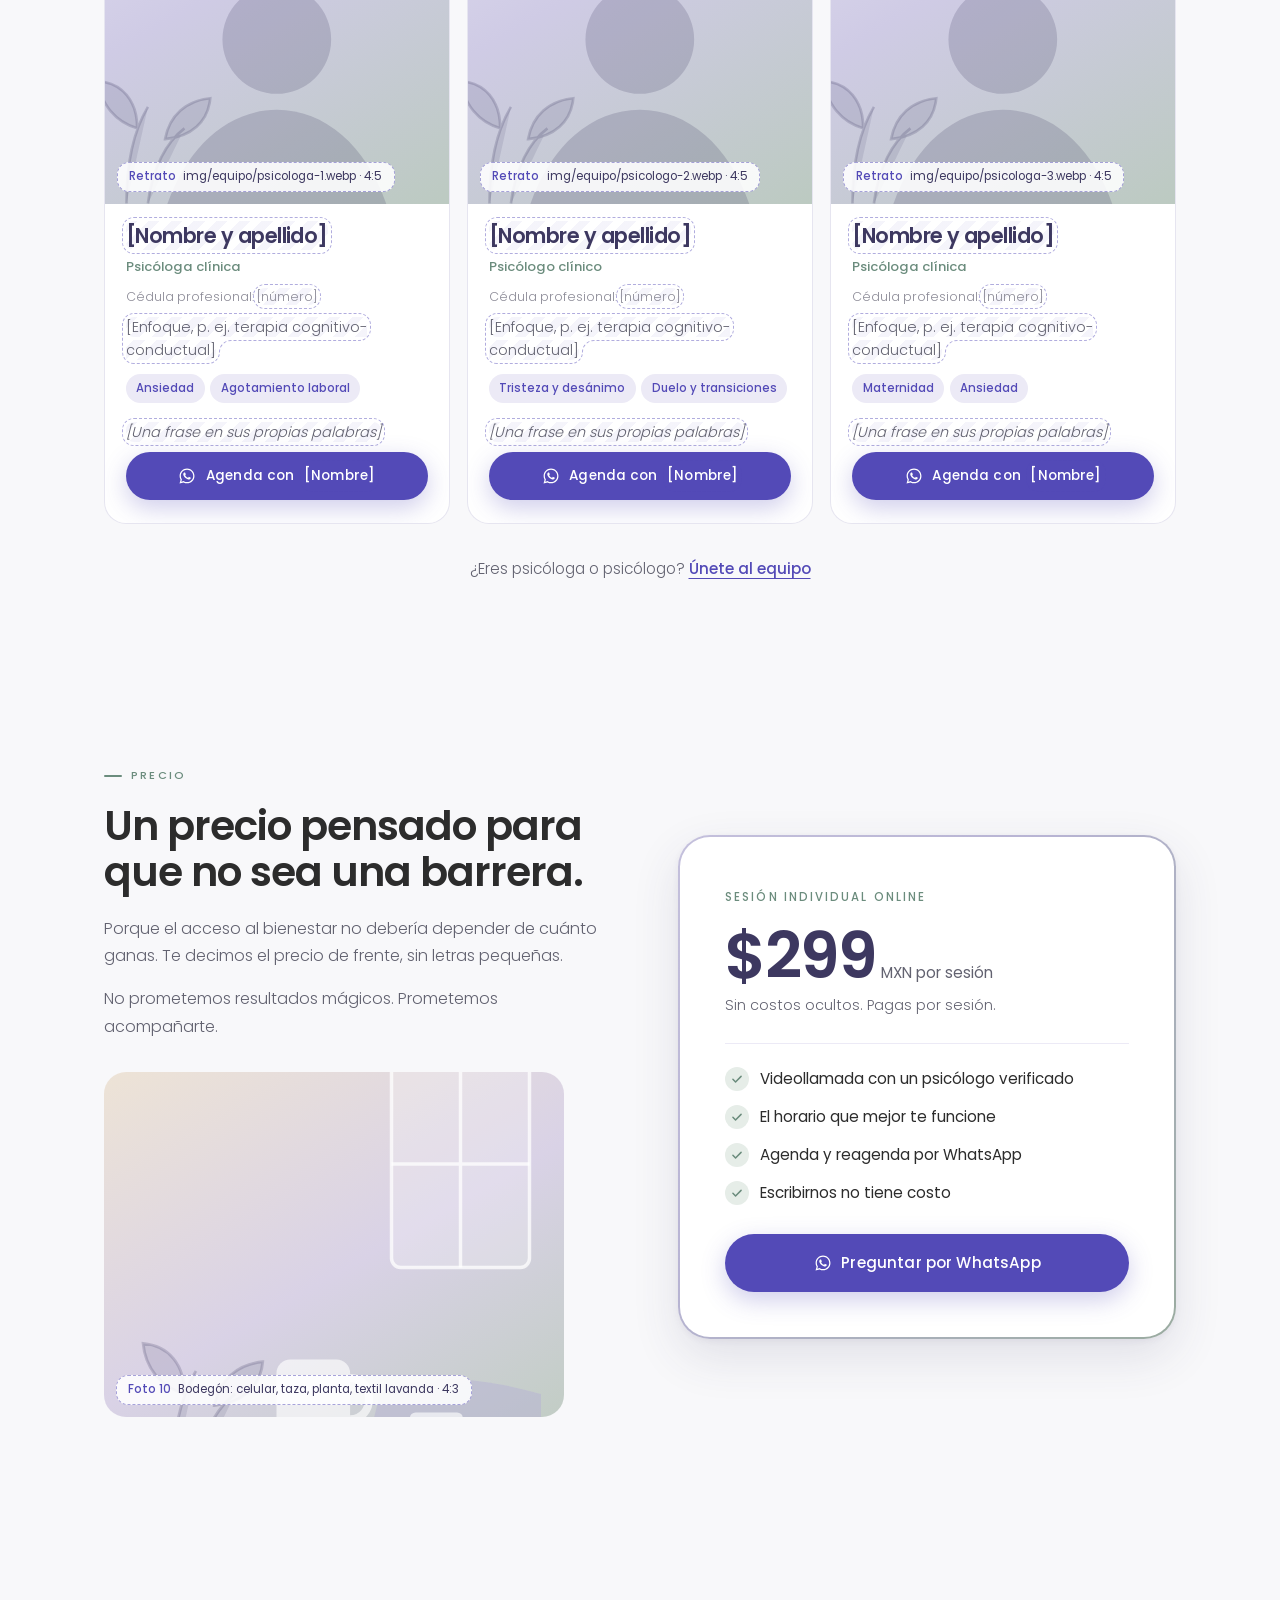
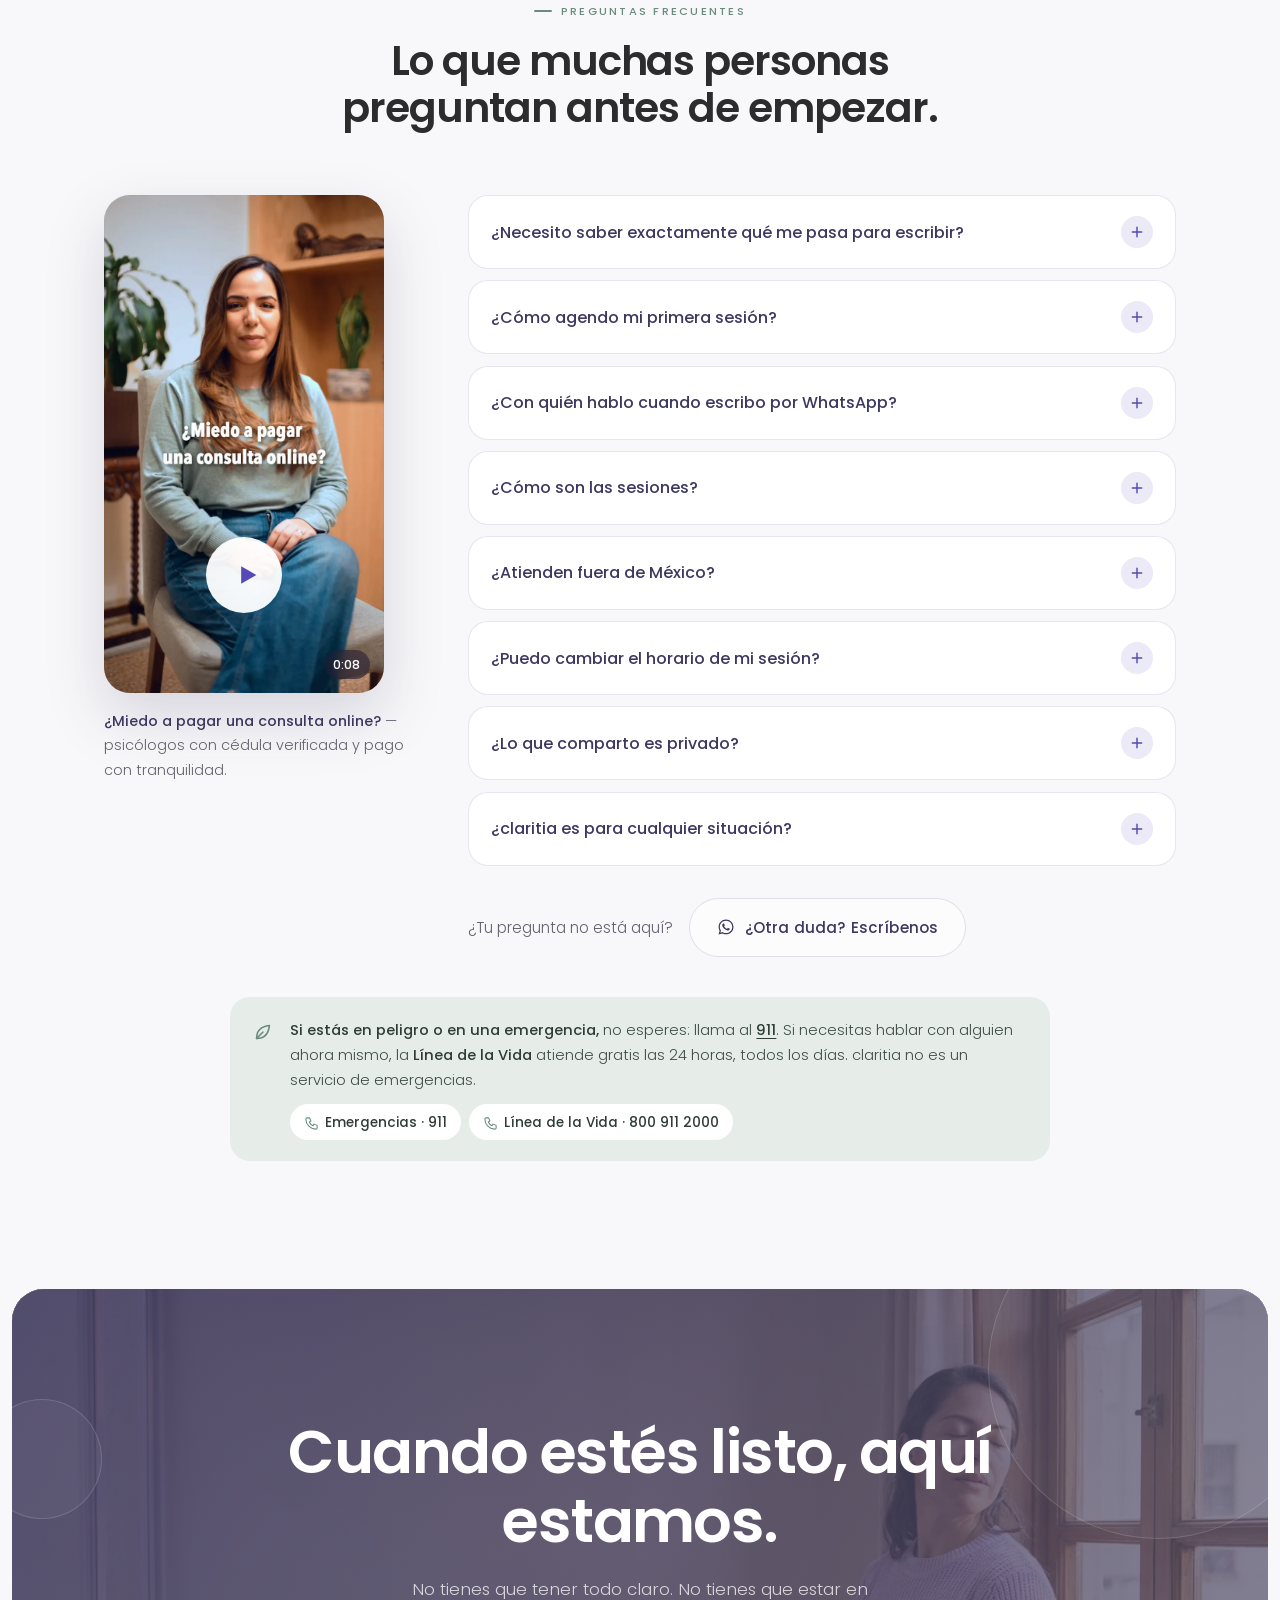
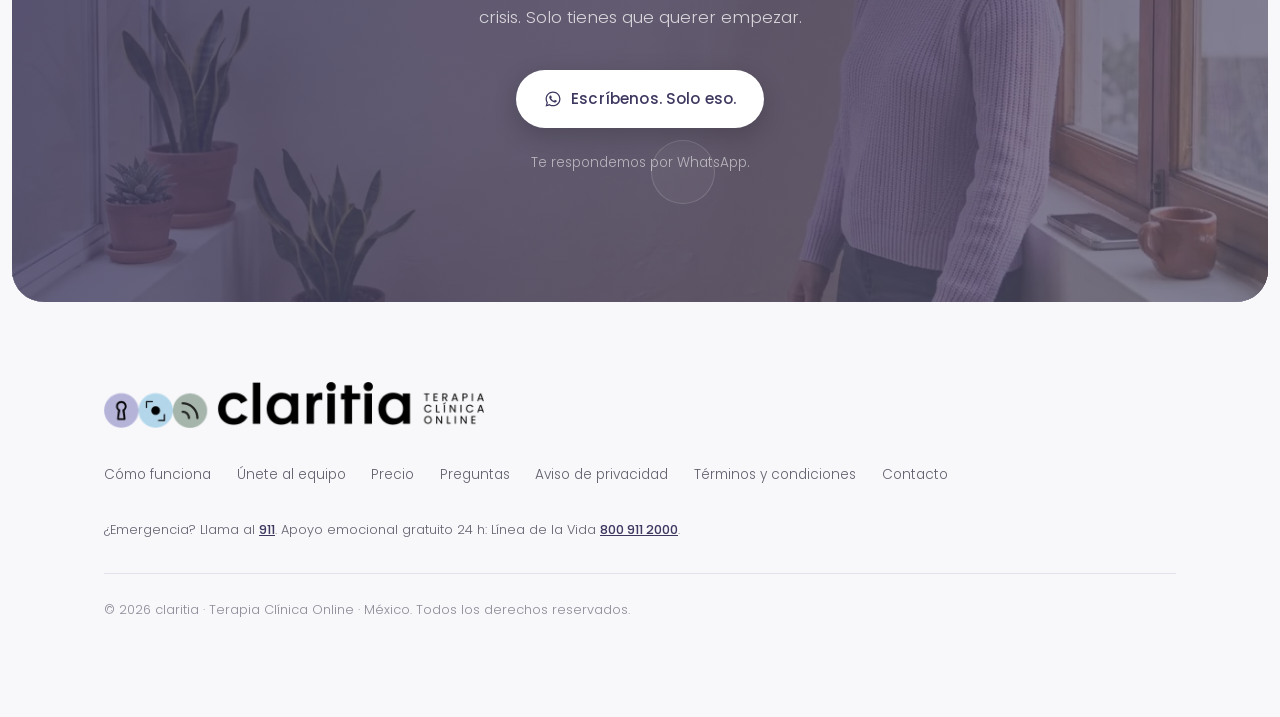
==== commit 874e639d: "Add files via upload" ====
--- a/index.html
+++ b/index.html
@@ -64,10 +64,11 @@
     </a>
     <nav class="nav-links" aria-label="Principal">
       <a href="#que-es">Qué es</a>
+      <a href="#conoce">Conócenos</a>
       <a href="#como-funciona">Cómo funciona</a>
-      <a href="equipo/">Equipo</a>
       <a href="#precio">Precio</a>
       <a href="#preguntas">Preguntas</a>
+      <a href="equipo/">Únete al equipo</a>
     </nav>
     <div class="nav-actions">
       <a class="btn btn-primary btn-sm nav-cta" data-wa="talk" href="#" aria-label="Habla con alguien por WhatsApp">
@@ -81,10 +82,11 @@
   <div class="nav-menu" id="nav-menu" hidden>
     <nav aria-label="Menú">
       <a class="m" href="#que-es">Qué es<svg class="i" aria-hidden="true"><use href="#arrow"/></svg></a>
+      <a class="m" href="#conoce">Conócenos<svg class="i" aria-hidden="true"><use href="#arrow"/></svg></a>
       <a class="m" href="#como-funciona">Cómo funciona<svg class="i" aria-hidden="true"><use href="#arrow"/></svg></a>
-      <a class="m" href="equipo/">Equipo<svg class="i" aria-hidden="true"><use href="#arrow"/></svg></a>
       <a class="m" href="#precio">Precio<svg class="i" aria-hidden="true"><use href="#arrow"/></svg></a>
       <a class="m" href="#preguntas">Preguntas<svg class="i" aria-hidden="true"><use href="#arrow"/></svg></a>
+      <a class="m" href="equipo/">Únete al equipo<svg class="i" aria-hidden="true"><use href="#arrow"/></svg></a>
     </nav>
     <a class="btn btn-primary" data-wa="talk" href="#"><svg class="i i-wa" aria-hidden="true"><use href="#wa"/></svg>Habla con alguien por WhatsApp</a>
   </div>
@@ -425,7 +427,7 @@
       <h2>Algunas de las personas que te pueden acompañar.</h2>
     </div>
     <div class="team-grid" data-team="3"></div>
-    <div class="team-more rv"><a class="btn btn-ghost" href="equipo/">Ver todo el equipo <svg class="i"><use href="#arrow"/></svg></a></div>
+    <p class="contexts-foot rv">¿Eres psicóloga o psicólogo? <a href="equipo/">Únete al equipo</a></p>
   </div>
 </section>
 
@@ -573,7 +575,7 @@
     </a>
     <ul class="foot-links">
       <li><a href="#como-funciona">Cómo funciona</a></li>
-      <li><a href="equipo/">Equipo</a></li>
+      <li><a href="equipo/">Únete al equipo</a></li>
       <li><a href="#precio">Precio</a></li>
       <li><a href="#preguntas">Preguntas</a></li>
       <li><a href="privacidad/">Aviso de privacidad</a></li>
--- a/assets/claritia.css
+++ b/assets/claritia.css
@@ -756,7 +756,7 @@
    NAVEGACIÓN v4 — barra sólida de altura fija, menú en tablet/celular
    ═════════════════════════════════════════════════════════════ */
 :root { --nav-h: 78px; }
-@media (max-width: 1199px) { :root { --nav-h: 70px; } }
+@media (max-width: 1279px) { :root { --nav-h: 70px; } }
 @media (max-width: 560px)  { :root { --nav-h: 62px; } }
 
 .skip { position: absolute; left: -9999px; top: 10px; z-index: 100; background: var(--white); color: var(--purple); padding: .6rem 1rem; border-radius: 10px; box-shadow: var(--shadow); font-weight: 500; }
@@ -814,13 +814,13 @@
 .nav-menu > .btn { display: flex; width: 100%; max-width: 1200px; margin: 1.1rem auto 0; }
 
 /* Tablet y celular: enlaces en el menú */
-@media (max-width: 1199px) {
+@media (max-width: 1279px) {
   .nav-links { display: none; }
   .nav-toggle { display: flex; }
   .nav-actions { margin-left: auto; }
   .nav .logo-img { height: 34px; }
 }
-@media (min-width: 1200px) { .nav-menu { display: none !important; } }
+@media (min-width: 1280px) { .nav-menu { display: none !important; } }
 @media (max-width: 560px) {
   .nav .logo-img { height: 28px; }
   .nav-cta { width: 44px; height: 44px; padding: 0; }
@@ -920,3 +920,33 @@
 /* Botón de play en el tercio inferior: no tapa los títulos que vienen en el video */
 .media.reel .reel-play { top: auto; bottom: 16%; transform: translateX(-50%); }
 .media.reel:hover .reel-play { transform: translateX(-50%) scale(1.07); }
+
+/* Barra de escritorio con 6 enlaces: un poco más ancha que el contenido y más compacta */
+.nav .wrap.nav-bar { max-width: 1360px; gap: 1rem; }
+@media (min-width: 1280px) {
+  .nav .logo-img { height: 34px; }
+  .nav-links { gap: 0; }
+  .nav-links a { padding: .5rem .62rem; font-size: .875rem; }
+}
+@media (min-width: 1440px) { .nav-links a { padding: .5rem .8rem; } .nav .logo-img { height: 36px; } }
+
+/* ─── ÚNETE AL EQUIPO (reclutamiento) ───────────────────────── */
+.recruit-hero { padding-top: calc(var(--nav-h) + 2.5rem); }
+.recruit-hero h1 { color: var(--purple); font-size: clamp(2.1rem, 4.6vw, 3.5rem); margin-bottom: 1.1rem; max-width: 16ch; }
+.recruit-hero .crumbs { margin-bottom: 1rem; }
+.recruit-note { margin-top: 1rem; font-size: .88rem; }
+.recruit-benefits .tile-sphere { width: 44px; height: 44px; margin-bottom: 1.1rem; }
+.recruit-benefits .num { font-size: 1.6rem; font-weight: 600; color: var(--lav-deep); margin-bottom: .9rem; }
+@media (max-width: 920px) { .recruit-hero h1 { margin-left: auto; margin-right: auto; } }
+.price-amount small { letter-spacing: 0; font-weight: 400; }
+/* Únete al equipo en celular: título → reel → texto y botones (el reel arriba del embudo) */
+@media (max-width: 920px) {
+  .recruit-hero .reel-split { gap: 1.25rem; }
+  .recruit-hero .reel-copy { display: contents; }
+  .recruit-hero .reel-copy > * { order: 3; text-align: center; margin-left: auto; margin-right: auto; }
+  .recruit-hero .reel-copy > .crumbs, .recruit-hero .reel-copy > .label, .recruit-hero .reel-copy > h1 { order: 1; }
+  .recruit-hero .reel-copy > .label { justify-content: center; }
+  .recruit-hero .reel-copy > h1 { margin-bottom: .5rem; }
+  .recruit-hero .reel-col { order: 2; }
+  .recruit-hero .btn-row { justify-content: center; }
+}
